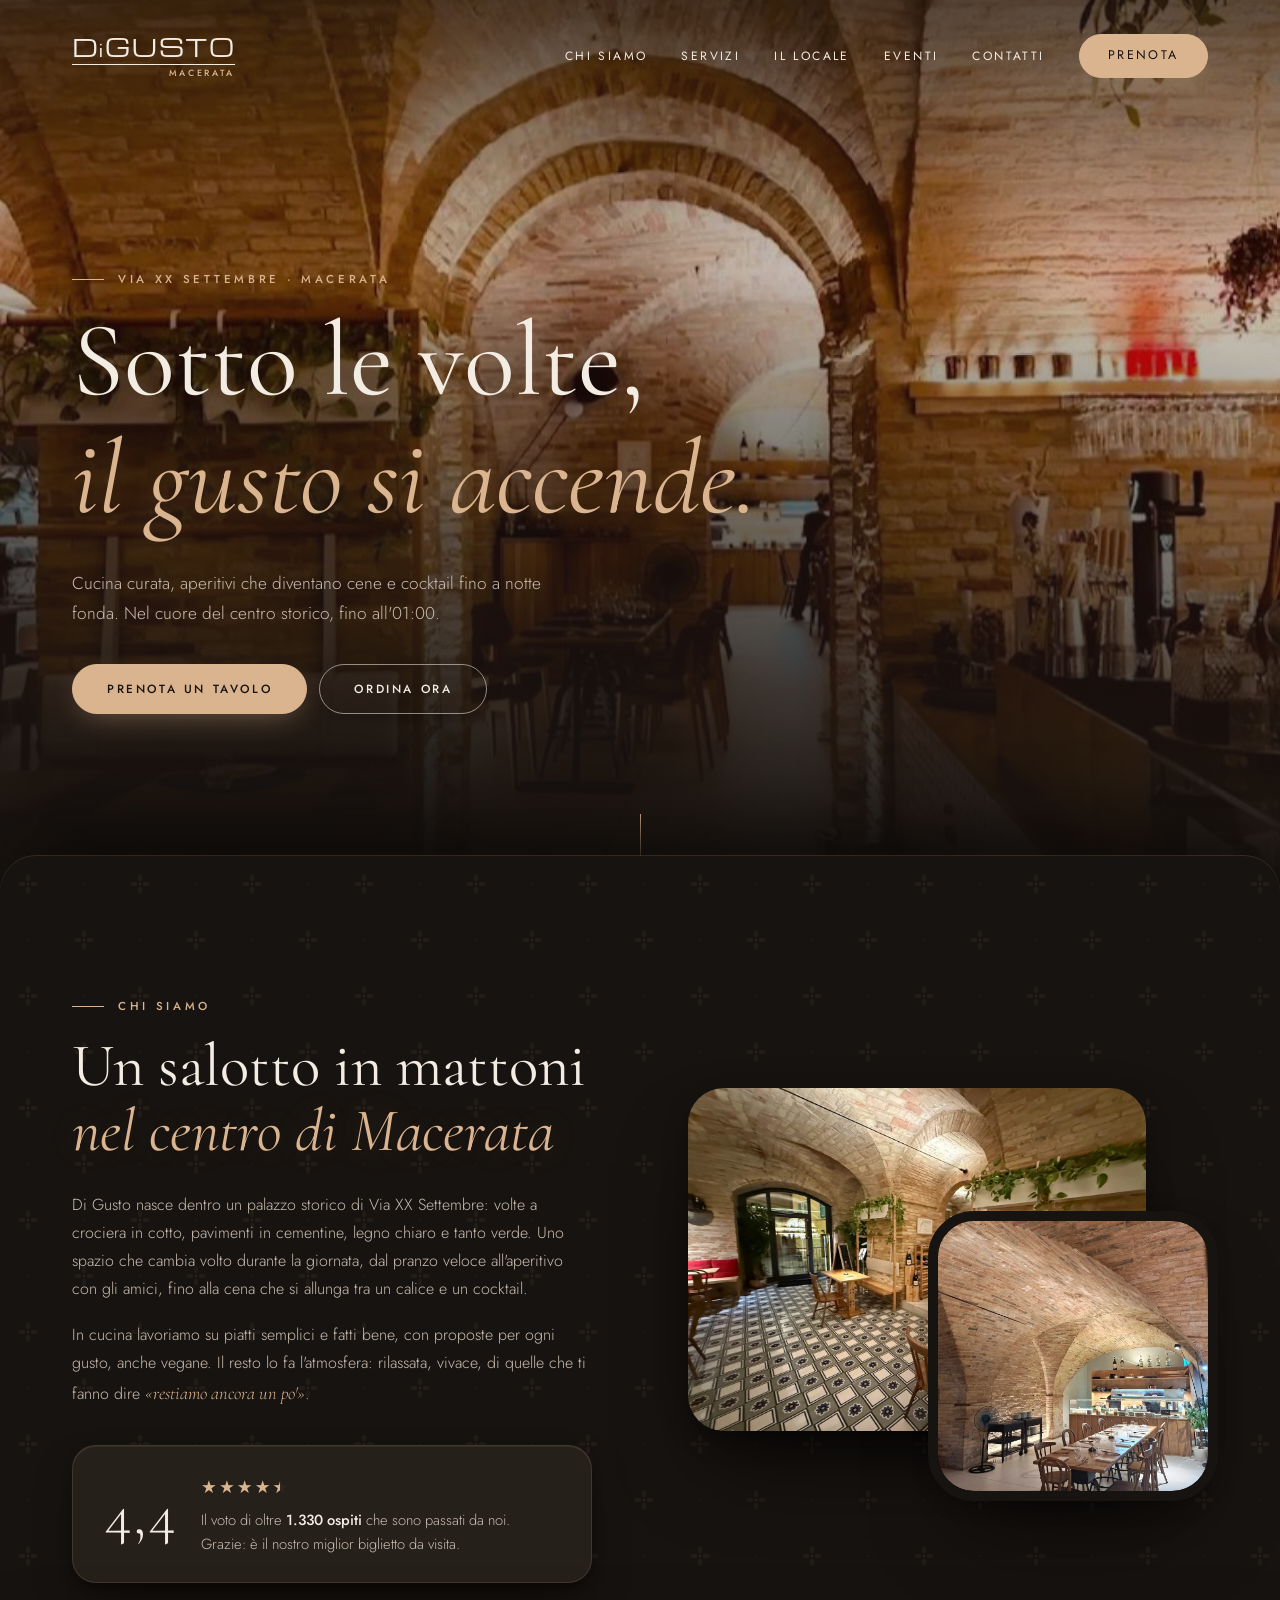
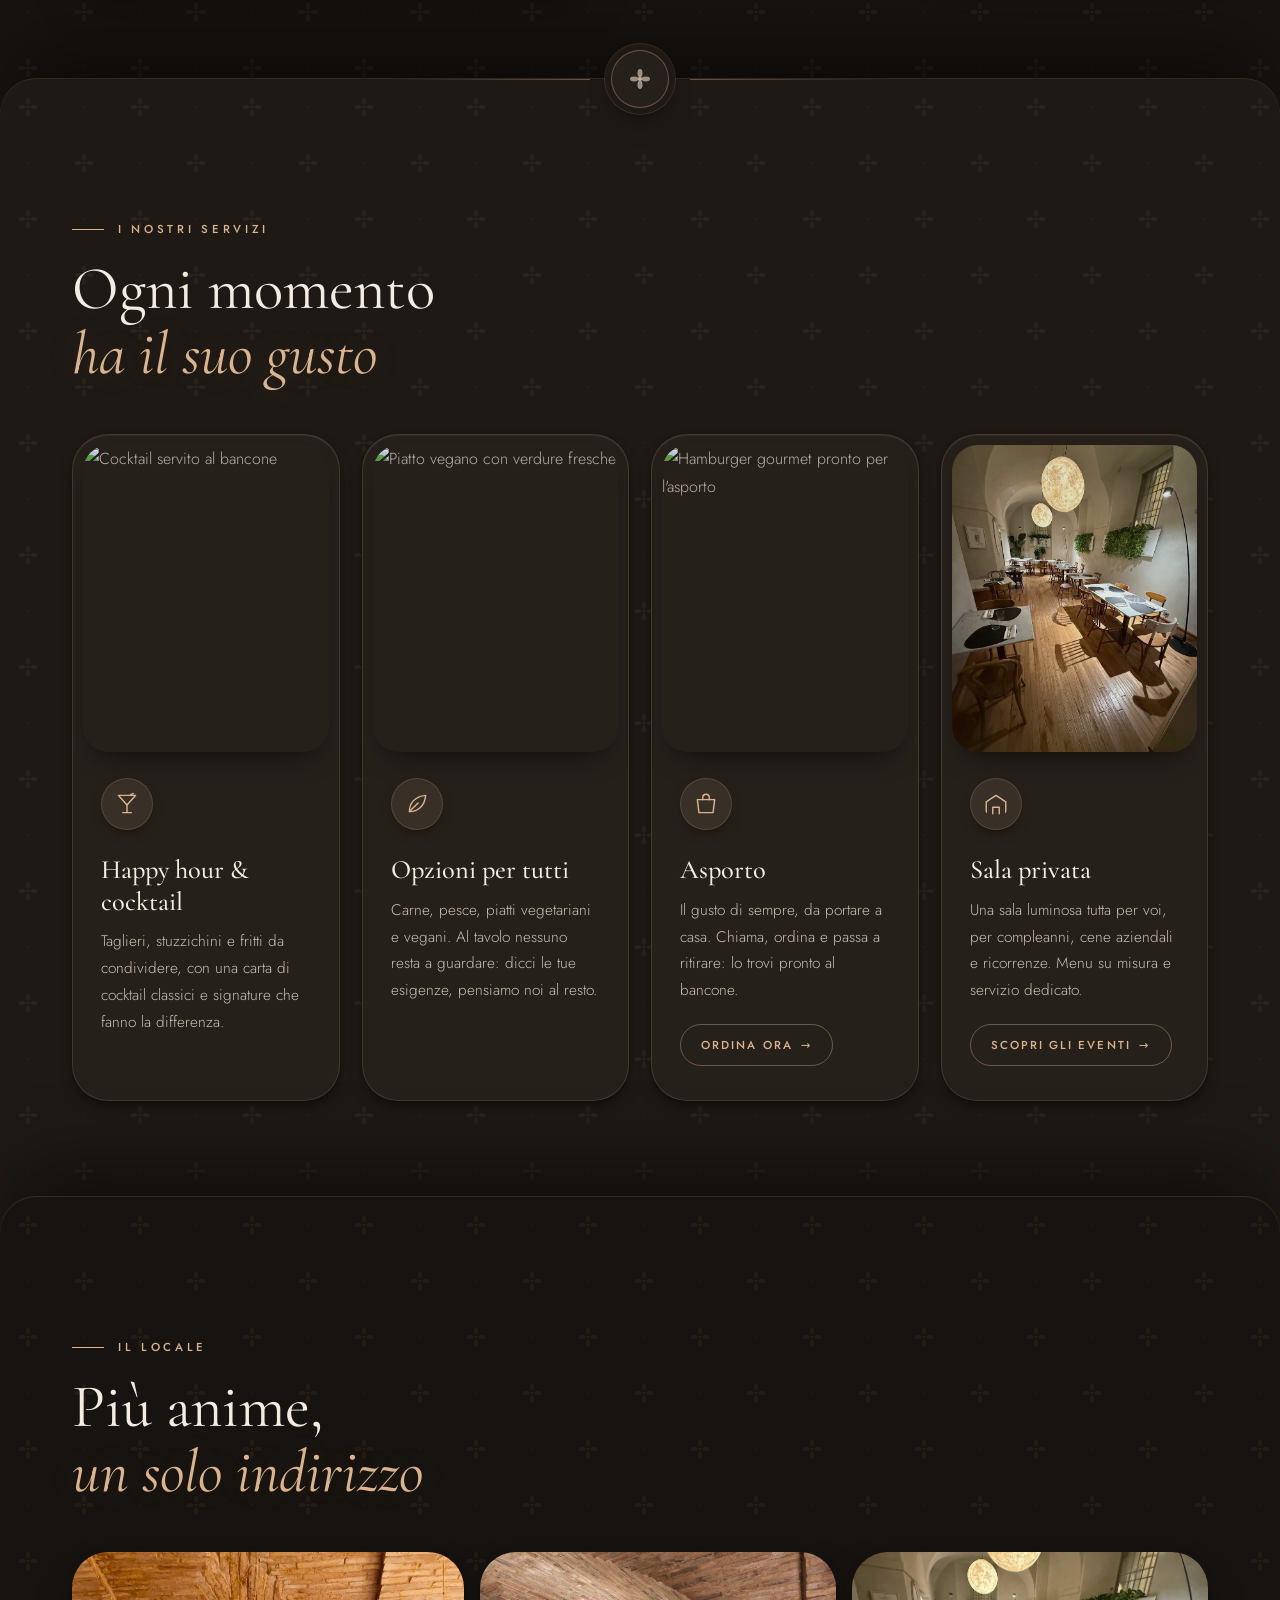
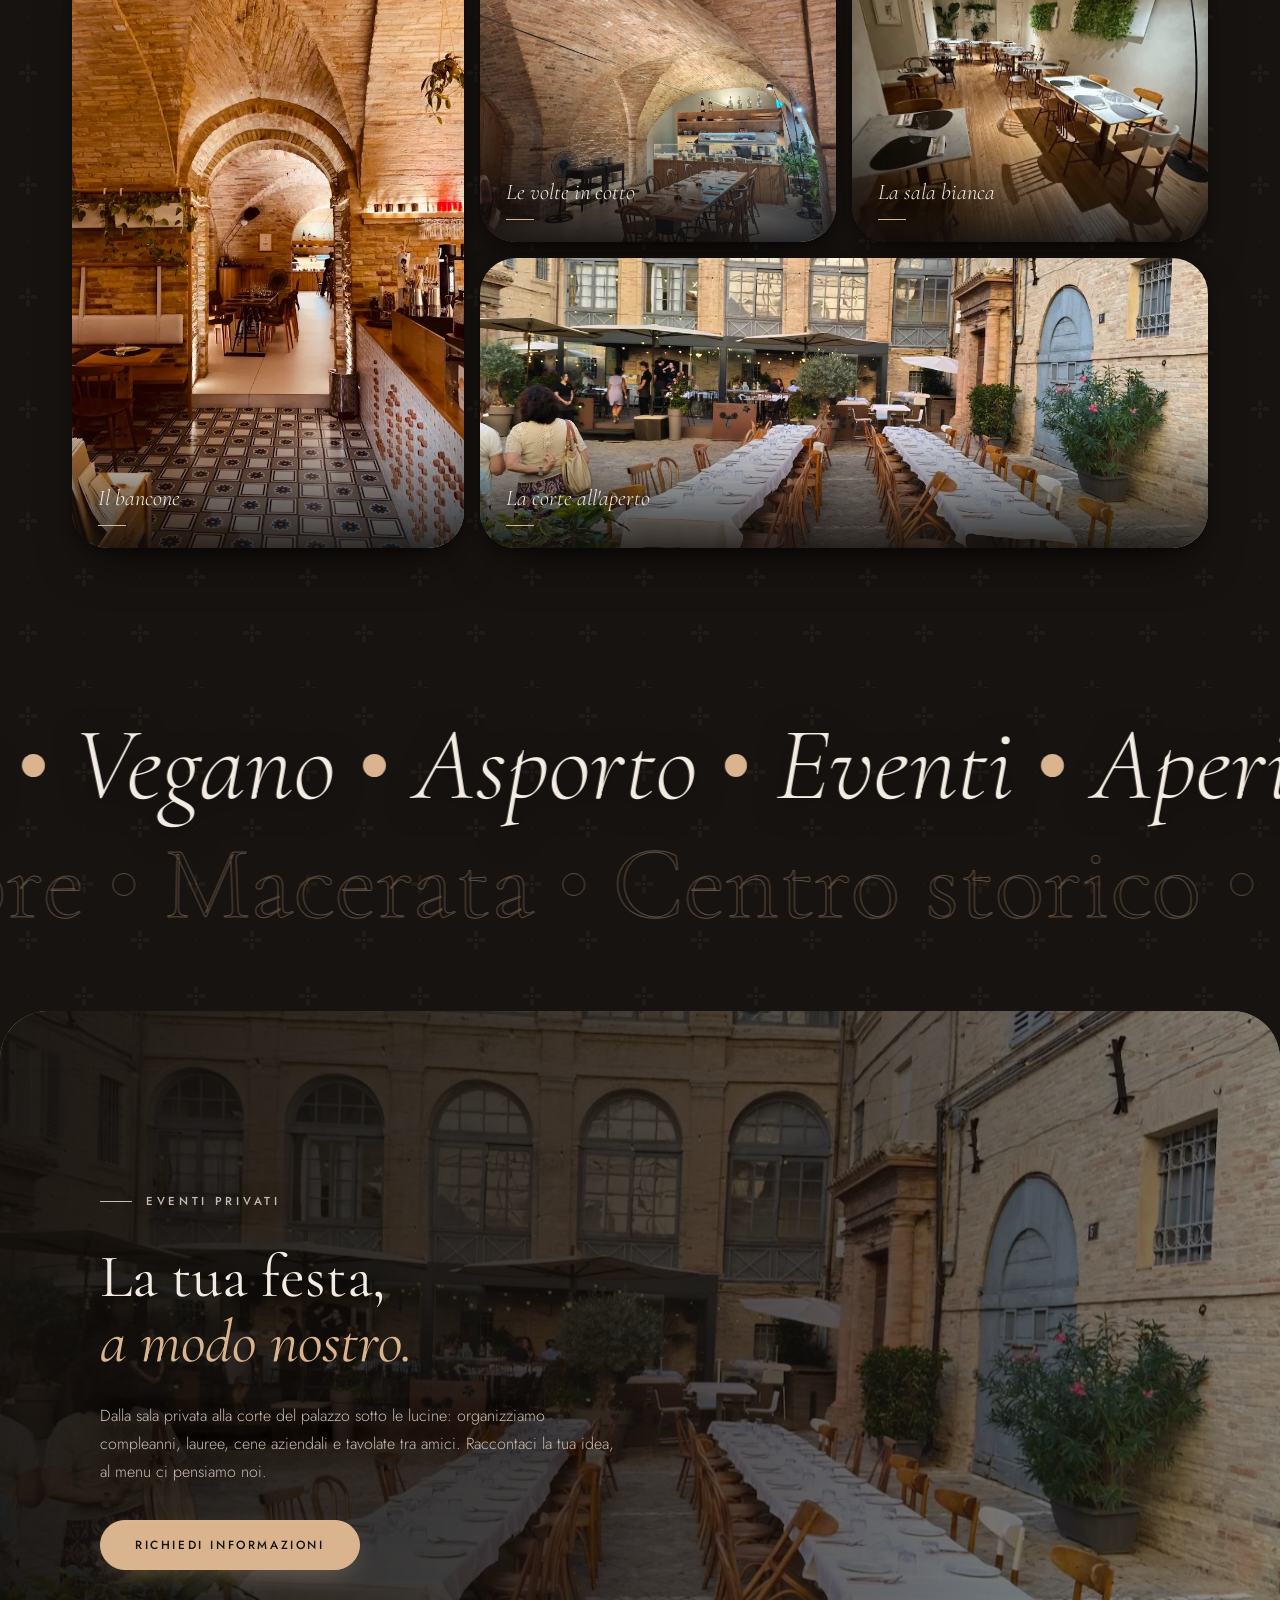
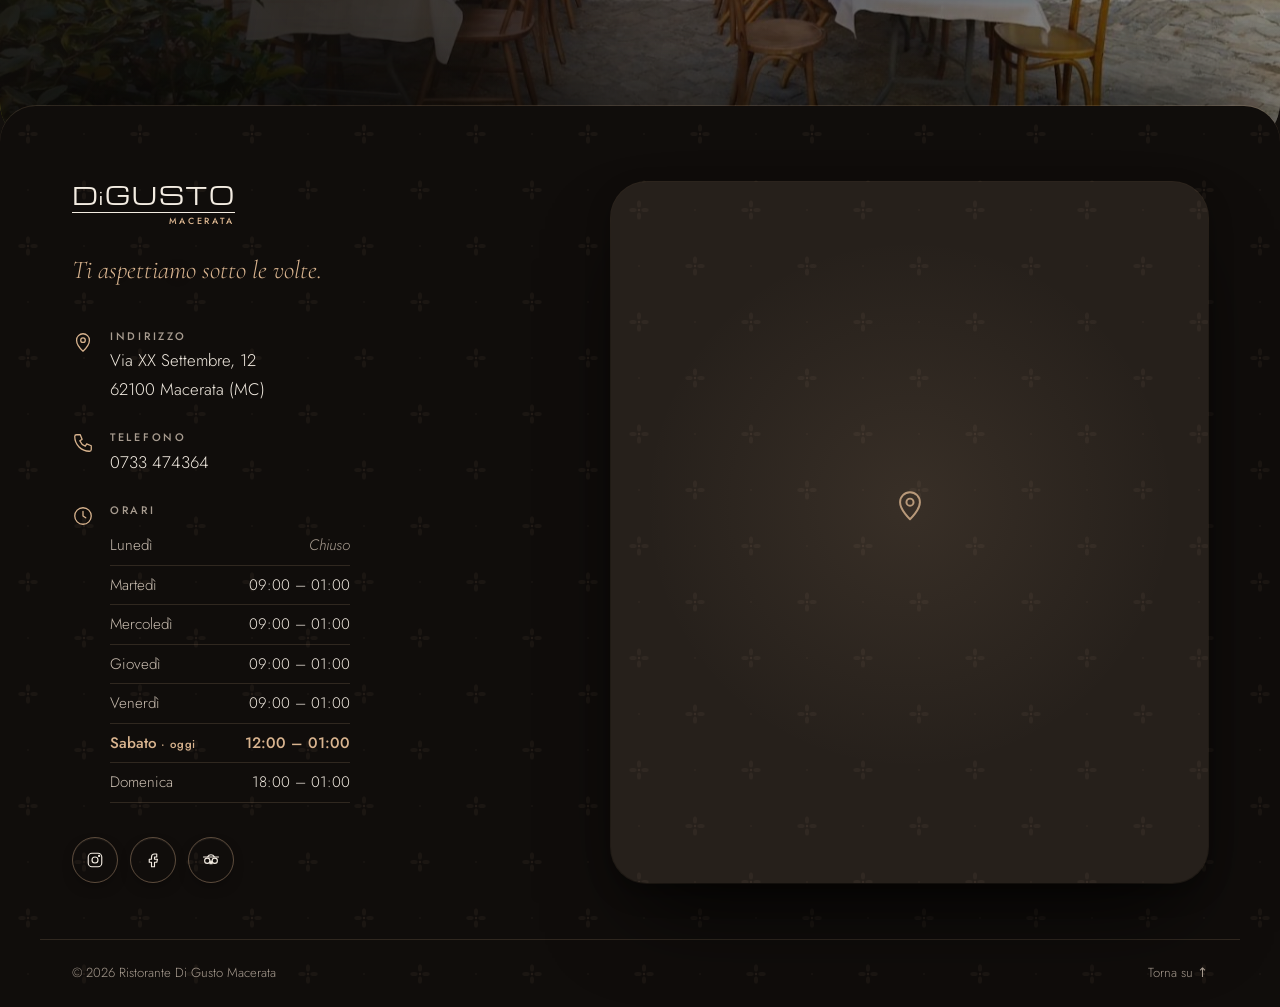
==== index.html @ 7134fdfb "Rimuove il workflow GitHub Pages: il sito è pubblicato su Vercel Co-Authored-By: Claude Opus 5.5 <no" ====
<!DOCTYPE html>
<html lang="it">

<head>
  <meta charset="UTF-8">
  <meta name="viewport" content="width=device-width, initial-scale=1.0">
  <title>Di Gusto Macerata | Ristorante, aperitivi e cocktail</title>
  <meta name="description"
    content="Ristorante Di Gusto nel cuore di Macerata: cucina, aperitivi, cocktail e opzioni vegane sotto le volte in mattoni. Aperti da martedì a domenica fino all'01:00. Prenota allo 0733 474364.">
  <meta name="theme-color" content="#171310">
  <link rel="icon" href="assets/favicon.svg" type="image/svg+xml">
  <link rel="apple-touch-icon" href="assets/apple-touch-icon.png">

  <!-- social sharing (add og:url / og:image with the site's full address) -->
  <meta property="og:type" content="restaurant">
  <meta property="og:locale" content="it_IT">
  <meta property="og:site_name" content="Di Gusto Macerata">
  <meta property="og:title" content="Di Gusto Macerata | Ristorante, aperitivi e cocktail">
  <meta property="og:description" content="Cucina, aperitivi e cocktail sotto le volte in mattoni, nel cuore di Macerata. Aperti fino all'01:00.">
  <meta name="twitter:card" content="summary_large_image">
  <link rel="preconnect" href="https://fonts.googleapis.com">
  <link rel="preconnect" href="https://fonts.gstatic.com" crossorigin>
  <link
    href="https://fonts.googleapis.com/css2?family=Cormorant+Garamond:ital,wght@0,400;0,500;1,400;1,500&family=Jost:wght@300;400;500&family=Michroma&display=swap"
    rel="stylesheet">
  <link rel="stylesheet" href="styles.css">
</head>

<body>
  <div class="progress" aria-hidden="true"></div>

  <!-- ============ HEADER ============ -->
  <header class="header">
    <div class="header__inner">
      <a href="#top" class="logo" aria-label="Di Gusto Macerata, torna all'inizio">
        <span class="logo__word">D<span class="logo__i">i</span>GUSTO</span>
        <span class="logo__city">MACERATA</span>
      </a>

      <nav class="nav" id="nav" aria-label="Navigazione principale">
        <a href="#chi-siamo">Chi siamo</a>
        <a href="#servizi">Servizi</a>
        <a href="#galleria">Il locale</a>
        <a href="#eventi">Eventi</a>
        <a href="#contatti">Contatti</a>
        <a href="tel:+390733474364" class="btn btn--solid nav__cta">Prenota</a>
      </nav>

      <button class="burger" id="burger" aria-label="Apri il menu" aria-expanded="false" aria-controls="nav">
        <span></span><span></span>
      </button>
    </div>
  </header>

  <main>
    <!-- ============ HERO ============ -->
    <section class="hero" id="top">
      <div class="hero__media" data-parallax="0.25">
        <img class="hero__bg" src="assets/img/bancone-volte.jpg"
          alt="Il bancone di Di Gusto sotto le volte in mattoni, con il pavimento in cementine decorate">
      </div>
      <div class="hero__overlay"></div>
      <div class="hero__shade" aria-hidden="true"></div>

      <div class="hero__content">
        <p class="eyebrow intro" style="--i:0">Via XX Settembre · Macerata</p>
        <h1 class="hero__title">
          <span class="line"><span style="--i:1">Sotto le volte,</span></span>
          <span class="line"><em style="--i:2">il gusto si accende.</em></span>
        </h1>
        <p class="hero__lead intro" style="--i:4">
          Cucina curata, aperitivi che diventano cene e cocktail fino a notte fonda.
          Nel cuore del centro storico, fino all'01:00.
        </p>
        <div class="hero__ctas intro" style="--i:5">
          <a href="tel:+390733474364" class="btn btn--solid">Prenota un tavolo</a>
          <a href="#asporto" class="btn btn--ghost">Ordina ora</a>
        </div>
      </div>

      <a href="#chi-siamo" class="hero__scroll intro" style="--i:7" aria-label="Scorri alla sezione successiva">
        <span></span>
      </a>
    </section>


    <!-- ============ ABOUT ============ -->
    <section class="about section panel" id="chi-siamo">
      <div class="container about__grid">
        <div class="about__text reveal-group">
          <p class="eyebrow">Chi siamo</p>
          <h2 class="title">Un salotto in mattoni<br><em>nel centro di Macerata</em></h2>
          <p>
            Di Gusto nasce dentro un palazzo storico di Via XX Settembre: volte a crociera in cotto,
            pavimenti in cementine, legno chiaro e tanto verde. Uno spazio che cambia volto
            durante la giornata, dal pranzo veloce all'aperitivo con gli amici, fino alla cena
            che si allunga tra un calice e un cocktail.
          </p>
          <p>
            In cucina lavoriamo su piatti semplici e fatti bene, con proposte per ogni gusto,
            anche vegane. Il resto lo fa l'atmosfera: rilassata, vivace, di quelle che ti fanno
            dire <em>«restiamo ancora un po'»</em>.
          </p>

          <figure class="rating">
            <div class="rating__score" data-count="4.4">4,4</div>
            <div>
              <div class="rating__stars" aria-label="4,4 stelle su 5">
                <span class="rating__fill" style="width:88%">★★★★★</span>
                <span class="rating__empty">★★★★★</span>
              </div>
              <figcaption>Il voto di oltre <strong>1.330 ospiti</strong> che sono passati da noi.<br>Grazie: è il nostro
                miglior biglietto da visita.</figcaption>
            </div>
          </figure>
        </div>

        <div class="about__media">
          <div class="about__frame about__frame--main reveal reveal--clip">
            <img src="assets/img/ingresso-cementine.jpg"
              alt="L'ingresso con pavimento in cementine, tavoli in legno e piante rampicanti" loading="lazy">
          </div>
          <div class="about__frame about__frame--small reveal reveal--clip" style="--d:.35s">
            <img src="assets/img/volte-cucina.jpg" alt="La sala con le volte in mattoni e la cucina a vista"
              loading="lazy">
          </div>
        </div>
      </div>
    </section>

    <!-- ============ SERVIZI ============ -->
    <section class="services section panel" id="servizi">
      <!-- cement-tile flower sitting on the seam between sections -->
      <div class="ornament reveal" aria-hidden="true"><span></span><i></i><span></span></div>
      <div class="container">
        <header class="section__head reveal-group">
          <p class="eyebrow">I nostri servizi</p>
          <h2 class="title">Ogni momento<br><em>ha il suo gusto</em></h2>
        </header>

        <div class="cards" data-stagger>
          <article class="card reveal">
            <div class="card__media">
              <img src="https://images.unsplash.com/photo-1514362545857-3bc16c4c7d1b?auto=format&fit=crop&w=900&q=75"
                alt="Cocktail servito al bancone" loading="lazy">
            </div>
            <div class="card__body">
              <svg class="card__icon" viewBox="0 0 24 24" aria-hidden="true">
                <path d="M4 4h16l-8 9-8-9Z" />
                <path d="M12 13v7M8 20h8" />
                <path d="M15 4l3-2" />
              </svg>
              <h3>Happy hour &amp; cocktail</h3>
              <p>Taglieri, stuzzichini e fritti da condividere, con una carta di cocktail classici e signature che fanno
                la differenza.</p>
            </div>
          </article>

          <article class="card reveal">
            <div class="card__media">
              <img src="https://images.unsplash.com/photo-1512621776951-a57141f2eefd?auto=format&fit=crop&w=900&q=75"
                alt="Piatto vegano con verdure fresche" loading="lazy">
            </div>
            <div class="card__body">
              <svg class="card__icon" viewBox="0 0 24 24" aria-hidden="true">
                <path d="M5 19c0-8 5-14 15-15-1 10-7 15-15 15Z" />
                <path d="M5 19 13 11" />
              </svg>
              <h3>Opzioni per tutti</h3>
              <p>Carne, pesce, piatti vegetariani e vegani. Al tavolo nessuno resta a guardare: dicci le tue esigenze,
                pensiamo noi al resto.</p>
            </div>
          </article>

          <article class="card reveal" id="asporto">
            <div class="card__media">
              <img src="https://images.unsplash.com/photo-1568901346375-23c9450c58cd?auto=format&fit=crop&w=900&q=75"
                alt="Hamburger gourmet pronto per l'asporto" loading="lazy">
            </div>
            <div class="card__body">
              <svg class="card__icon" viewBox="0 0 24 24" aria-hidden="true">
                <path d="M4 8h16l-1.5 12h-13L4 8Z" />
                <path d="M9 8V6a3 3 0 0 1 6 0v2" />
              </svg>
              <h3>Asporto</h3>
              <p>Il gusto di sempre, da portare a casa. Chiama, ordina e passa a ritirare: lo trovi pronto al
                bancone.</p>
              <a href="tel:+390733474364" class="card__link">Ordina ora <span class="arrow">→</span></a>
            </div>
          </article>

          <article class="card reveal">
            <div class="card__media">
              <img src="assets/img/sala-bianca.jpg" alt="La sala bianca con lampade a sfera, parquet e tavoli in marmo"
                loading="lazy">
            </div>
            <div class="card__body">
              <svg class="card__icon" viewBox="0 0 24 24" aria-hidden="true">
                <path d="M3 21V10l9-6 9 6v11" />
                <path d="M9 21v-6h6v6" />
              </svg>
              <h3>Sala privata</h3>
              <p>Una sala luminosa tutta per voi, per compleanni, cene aziendali e ricorrenze. Menu su misura e servizio
                dedicato.</p>
              <a href="#eventi" class="card__link">Scopri gli eventi <span class="arrow">→</span></a>
            </div>
          </article>
        </div>
      </div>
    </section>

    <!-- ============ GALLERY ============ -->
    <section class="gallery section panel" id="galleria">
      <div class="container">
        <header class="section__head reveal-group">
          <p class="eyebrow">Il locale</p>
          <h2 class="title">Più anime,<br><em>un solo indirizzo</em></h2>
        </header>

        <div class="gallery__grid" data-stagger>
          <figure class="gallery__item gallery__item--tall reveal reveal--clip">
            <img src="assets/img/bancone-volte.jpg" alt="Il bancone bar sotto le volte" loading="lazy">
            <figcaption>Il bancone</figcaption>
          </figure>
          <figure class="gallery__item reveal reveal--clip">
            <img src="assets/img/volte-cucina.jpg" alt="Sala con volte a crociera e cucina a vista" loading="lazy">
            <figcaption>Le volte in cotto</figcaption>
          </figure>
          <figure class="gallery__item reveal reveal--clip">
            <img src="assets/img/sala-bianca.jpg" alt="Sala bianca con lampade a sfera" loading="lazy">
            <figcaption>La sala bianca</figcaption>
          </figure>
          <figure class="gallery__item gallery__item--wide reveal reveal--clip">
            <img src="assets/img/corte-esterna.jpg"
              alt="La corte esterna del palazzo storico apparecchiata per una cena" loading="lazy">
            <figcaption>La corte all'aperto</figcaption>
          </figure>
        </div>
      </div>
    </section>

    <!-- ============ MARQUEE ============ -->
    <div class="marquee" aria-hidden="true">
      <div class="marquee__row" data-marquee="-1">
        <span>Aperitivo</span><i></i><span>Cocktail</span><i></i><span>Cucina</span><i></i><span>Vegano</span><i></i><span>Asporto</span><i></i><span>Eventi</span><i></i>
        <span>Aperitivo</span><i></i><span>Cocktail</span><i></i><span>Cucina</span><i></i><span>Vegano</span><i></i><span>Asporto</span><i></i><span>Eventi</span><i></i>
      </div>
      <div class="marquee__row marquee__row--outline" data-marquee="1">
        <span>Sotto le volte</span><i></i><span>Via XX Settembre</span><i></i><span>Macerata</span><i></i><span>Centro storico</span><i></i>
        <span>Sotto le volte</span><i></i><span>Via XX Settembre</span><i></i><span>Macerata</span><i></i><span>Centro storico</span><i></i>
      </div>
    </div>

    <!-- ============ EVENTI ============ -->
    <section class="events" id="eventi" data-expand>
      <img class="events__bg" data-parallax="0.12" src="assets/img/corte-esterna.jpg" alt="" loading="lazy">
      <div class="events__overlay"></div>
      <div class="container events__content reveal-group">
        <p class="eyebrow">Eventi privati</p>
        <h2 class="title">La tua festa,<br><em>a modo nostro.</em></h2>
        <p>
          Dalla sala privata alla corte del palazzo sotto le lucine: organizziamo compleanni,
          lauree, cene aziendali e tavolate tra amici. Raccontaci la tua idea, al menu ci pensiamo noi.
        </p>
        <a href="tel:+390733474364" class="btn btn--solid">Richiedi informazioni</a>
      </div>
    </section>
  </main>

  <!-- ============ FOOTER / CONTATTI ============ -->
  <footer class="footer panel" id="contatti">
    <div class="container footer__grid">
      <div class="footer__info reveal-group">
        <a href="#top" class="logo logo--footer" aria-label="Di Gusto Macerata">
          <span class="logo__word">D<span class="logo__i">i</span>GUSTO</span>
          <span class="logo__city">MACERATA</span>
        </a>
        <p class="footer__claim">Ti aspettiamo sotto le volte.</p>

        <ul class="contact">
          <li>
            <svg viewBox="0 0 24 24" aria-hidden="true">
              <path d="M12 22s7-6.5 7-12a7 7 0 0 0-14 0c0 5.5 7 12 7 12Z" />
              <circle cx="12" cy="10" r="2.5" />
            </svg>
            <div>
              <span class="contact__label">Indirizzo</span>
              <a href="https://www.google.com/maps/place/Ristorante+Di+Gusto+Macerata/@43.299054,13.4475356,17z/data=!3m2!4b1!5s0x132df35543045731:0xe4c41dbd36ab93c6!4m6!3m5!1s0x132d8b554890a255:0x97264b199ea6edc0!8m2!3d43.2990501!4d13.4501105!16s%2Fg%2F11bwyvn1l1"
                target="_blank" rel="noopener">Via XX Settembre, 12<br>62100 Macerata (MC)</a>
            </div>
          </li>
          <li>
            <svg viewBox="0 0 24 24" aria-hidden="true">
              <path d="M5 3h4l2 5-2.5 1.5a11 11 0 0 0 6 6L16 13l5 2v4a2 2 0 0 1-2 2A16 16 0 0 1 3 5a2 2 0 0 1 2-2Z" />
            </svg>
            <div>
              <span class="contact__label">Telefono</span>
              <a href="tel:+390733474364">0733 474364</a>
            </div>
          </li>
          <li>
            <svg viewBox="0 0 24 24" aria-hidden="true">
              <circle cx="12" cy="12" r="9" />
              <path d="M12 7v5l3 2" />
            </svg>
            <div>
              <span class="contact__label">Orari</span>
              <table class="hours">
                <tr data-day="1">
                  <th>Lunedì</th>
                  <td>Chiuso</td>
                </tr>
                <tr data-day="2">
                  <th>Martedì</th>
                  <td>09:00 – 01:00</td>
                </tr>
                <tr data-day="3">
                  <th>Mercoledì</th>
                  <td>09:00 – 01:00</td>
                </tr>
                <tr data-day="4">
                  <th>Giovedì</th>
                  <td>09:00 – 01:00</td>
                </tr>
                <tr data-day="5">
                  <th>Venerdì</th>
                  <td>09:00 – 01:00</td>
                </tr>
                <tr data-day="6">
                  <th>Sabato</th>
                  <td>12:00 – 01:00</td>
                </tr>
                <tr data-day="0">
                  <th>Domenica</th>
                  <td>18:00 – 01:00</td>
                </tr>
              </table>
            </div>
          </li>
        </ul>

        <div class="social">
          <a href="https://www.instagram.com/digusto.macerata/" target="_blank" rel="noopener" aria-label="Instagram">
            <svg viewBox="0 0 24 24" aria-hidden="true">
              <rect x="3" y="3" width="18" height="18" rx="5" />
              <circle cx="12" cy="12" r="4" />
              <circle cx="17.5" cy="6.5" r="0.8" fill="currentColor" />
            </svg>
          </a>
          <a href="https://www.facebook.com/digustomacerata/" target="_blank" rel="noopener" aria-label="Facebook">
            <svg viewBox="0 0 24 24" aria-hidden="true">
              <path d="M14 8h3V4h-3a4 4 0 0 0-4 4v3H7v4h3v6h4v-6h3l1-4h-4V8Z" />
            </svg>
          </a>
          <a href="https://www.tripadvisor.it/Restaurant_Review-g616177-d7259366-Reviews-Digusto_Macerata-Macerata_Province_of_Macerata_Marche.html"
            target="_blank" rel="noopener" aria-label="TripAdvisor">
            <svg viewBox="0 0 24 24" aria-hidden="true">
              <circle cx="7" cy="13" r="3.5" />
              <circle cx="17" cy="13" r="3.5" />
              <path d="M2 8h20M7 8c1.5-2 3.5-3 5-3s3.5 1 5 3M12 13l-1.5 4h3L12 13" />
            </svg>
          </a>
        </div>
      </div>

      <div class="footer__map">
        <iframe title="Mappa: Ristorante Di Gusto Macerata, Via XX Settembre 12"
          src="https://www.google.com/maps/embed?pb=!1m12!1m8!1m3!1d2903.7263604921131!2d13.4501105!3d43.2990501!3m2!1i1024!2i768!4f13.1!2m1!1sRistorante+Di+Gusto+Macerata!6i17!3m1!1sit!5m1!1sit"
          referrerpolicy="no-referrer-when-downgrade"></iframe>
      </div>
    </div>

    <div class="footer__bottom container">
      <span>© <span id="year"></span> Ristorante Di Gusto Macerata</span>
      <a href="#top">Torna su ↑</a>
    </div>
  </footer>


  <script src="script.js"></script>
</body>

</html>
---- styles.css ----
/* =========================================================
   Di Gusto Macerata — dark theme
   Palette from the venue: espresso shadows under the vaults,
   brick & champagne light, taupe logo, cement-tile flower.
   Mobile-first.
   ========================================================= */

:root {
  /* surfaces */
  --bg:           #171310;
  --bg-2:         #1E1915;
  --surface:      #26201B;
  --surface-2:    #2F2822;
  --footer:       #100D0B;

  /* text (all ≥ 4.5:1 on --bg) */
  --text:         #F3ECE2;
  --text-muted:   #C9BDB0;
  --text-soft:    #A89C90;

  /* brand */
  --accent:       #D9B48F;  /* champagne brick light */
  --accent-deep:  #C4956A;  /* lit brick */
  --taupe:        #9C9187;  /* logo */

  --line:         rgba(217, 180, 143, .16);
  --line-strong:  rgba(217, 180, 143, .38);

  --font-logo:    "Michroma", "Jost", sans-serif;
  --font-serif:   "Cormorant Garamond", Georgia, serif;
  --font-sans:    "Jost", system-ui, sans-serif;

  --radius:       24px;
  --radius-lg:    36px;
  --shadow:       0 40px 80px -40px rgba(0, 0, 0, .75);

  --gutter:       20px;
  --header-h:     68px;

  /* motion */
  --ease-out:     cubic-bezier(.16, 1, .3, 1);   /* expo-out: entering */
  --ease-in-out:  cubic-bezier(.65, 0, .35, 1);
  --fast:         .25s;
  --slow:         1.1s;

  /* z-index scale */
  --z-bar:        30;
  --z-header:     40;
  --z-progress:   50;
}

*,
*::before,
*::after { box-sizing: border-box; }

html {
  scroll-behavior: smooth;
  scroll-padding-top: var(--header-h);
  background: var(--bg);
}

body {
  margin: 0;
  font-family: var(--font-sans);
  font-weight: 300;
  font-size: 1rem;
  line-height: 1.75;
  color: var(--text-muted);
  background: var(--bg);
  -webkit-font-smoothing: antialiased;
  overflow-x: hidden;
}

img { display: block; max-width: 100%; }
a { color: inherit; cursor: pointer; }
::selection { background: var(--accent); color: var(--bg); }

:focus-visible {
  outline: 2px solid var(--accent);
  outline-offset: 4px;
  border-radius: 8px;
}

.container {
  width: 100%;
  max-width: 1200px;
  margin: 0 auto;
  padding: 0 var(--gutter);
}

.section { padding: 88px 0; }

/* ---------- Scroll progress ---------- */
.progress {
  position: fixed;
  inset: 0 0 auto 0;
  height: 2px;
  z-index: var(--z-progress);
  background: linear-gradient(90deg, var(--accent-deep), var(--accent));
  transform: scaleX(0);
  transform-origin: left;
}

/* ---------- Typography ---------- */
.eyebrow {
  font-size: .72rem;
  font-weight: 500;
  letter-spacing: .32em;
  text-transform: uppercase;
  color: var(--accent);
  margin: 0 0 18px;
  display: flex;
  align-items: center;
  gap: 14px;
}
.eyebrow::before {
  content: "";
  width: 32px;
  height: 1px;
  background: currentColor;
}

.title {
  font-family: var(--font-serif);
  font-weight: 400;
  font-size: clamp(2.3rem, 8vw, 3.8rem);
  line-height: 1.06;
  color: var(--text);
  margin: 0 0 28px;
}
.title em,
.hero__title em {
  font-style: italic;
  color: var(--accent);
}

/* ---------- Buttons: fill rises on hover ---------- */
.btn {
  position: relative;
  isolation: isolate;
  overflow: hidden;
  display: inline-flex;
  align-items: center;
  justify-content: center;
  min-height: 50px;
  padding: 0 34px;
  font-family: var(--font-sans);
  font-size: .74rem;
  font-weight: 500;
  letter-spacing: .22em;
  text-transform: uppercase;
  text-decoration: none;
  border-radius: 999px;
  border: 1px solid transparent;
  transition: color var(--fast) var(--ease-out), border-color var(--fast) var(--ease-out), transform var(--fast) var(--ease-out);
}
.btn::before {
  content: "";
  position: absolute;
  inset: 0;
  z-index: -1;
  border-radius: inherit;
  transform: translateY(101%);
  transition: transform .45s var(--ease-out);
}
.btn:hover::before { transform: translateY(0); }
.btn:active { transform: scale(.97); }

.btn--solid {
  background: var(--accent);
  color: var(--bg);
  border-color: var(--accent);
}
.btn--solid::before { background: var(--text); }
.btn--solid:hover { border-color: var(--text); }

.btn--ghost {
  color: var(--text);
  border-color: rgba(243, 236, 226, .55);
}
.btn--ghost::before { background: var(--text); }
.btn--ghost:hover { color: var(--bg); border-color: var(--text); }

/* ---------- Logo (recreated from brand mark) ---------- */
.logo {
  display: inline-flex;
  flex-direction: column;
  align-items: flex-end;
  text-decoration: none;
  color: var(--text);
  line-height: 1;
}
.logo__word {
  font-family: var(--font-logo);
  font-size: 1.25rem;
  letter-spacing: .06em;
  padding-bottom: 5px;
  border-bottom: 1.5px solid currentColor;
  width: 100%;
}
.logo__i { font-size: .7em; }
.logo__city {
  font-size: .5rem;
  font-weight: 500;
  letter-spacing: .3em;
  margin-top: 4px;
  color: var(--accent);
}

/* ---------- Header ---------- */
.header {
  position: fixed;
  inset: 0 0 auto 0;
  z-index: var(--z-header);
  height: var(--header-h);
  transition:
    background .5s var(--ease-out),
    box-shadow .5s var(--ease-out),
    transform .6s var(--ease-out);
}
.header.is-scrolled {
  background: rgba(23, 19, 16, .94);
  box-shadow: inset 0 -1px 0 var(--line);
}
/* backdrop-filter would trap the fixed nav drawer inside the header */
.header.is-open {
  backdrop-filter: none;
  -webkit-backdrop-filter: none;
  background: var(--bg);
  transform: none;
}

.header__inner {
  height: 100%;
  max-width: 1200px;
  margin: 0 auto;
  padding: 0 var(--gutter);
  display: flex;
  align-items: center;
  justify-content: space-between;
}

.burger {
  width: 44px;
  height: 44px;
  background: none;
  border: 0;
  cursor: pointer;
  position: relative;
  z-index: 2;
}
.burger span {
  position: absolute;
  left: 10px;
  right: 10px;
  height: 1.5px;
  background: var(--text);
  transition: transform .5s var(--ease-out), top .5s var(--ease-out);
}
.burger span:first-child { top: 17px; }
.burger span:last-child  { top: 26px; }
.header.is-open .burger span:first-child { top: 21px; transform: rotate(45deg); }
.header.is-open .burger span:last-child  { top: 21px; transform: rotate(-45deg); }

/* mobile nav drawer: curtain reveal + staggered links */
.nav {
  position: fixed;
  inset: var(--header-h) 0 0 0;
  background: var(--bg);
  display: flex;
  flex-direction: column;
  align-items: center;
  justify-content: center;
  gap: 22px;
  clip-path: inset(0 0 100% 0);
  visibility: hidden;
  transition: clip-path .7s var(--ease-in-out), visibility 0s .7s;
}
.header.is-open .nav {
  clip-path: inset(0 0 0 0);
  visibility: visible;
  transition: clip-path .7s var(--ease-in-out), visibility 0s;
}
.nav a {
  color: var(--text);
  text-decoration: none;
  font-family: var(--font-serif);
  font-size: 2rem;
  opacity: 0;
  transform: translateY(24px);
  transition: opacity .5s var(--ease-out), transform .6s var(--ease-out), color var(--fast);
}
.header.is-open .nav a {
  opacity: 1;
  transform: none;
  transition-delay: calc(.25s + var(--i, 0) * 60ms);
}
.nav a:hover { color: var(--accent); }
.nav .nav__cta {
  font-family: var(--font-sans);
  font-size: .78rem;
  margin-top: 12px;
  color: var(--bg);
}
.nav .nav__cta:hover { color: var(--bg); }

/* ---------- Hero ---------- */
.hero {
  position: relative;
  min-height: 100svh;
  display: flex;
  align-items: flex-end;
  color: var(--text);
  overflow: hidden;
  background: var(--bg);
}
.hero__media {
  position: absolute;
  inset: -8% 0 0 0;
  will-change: transform;
}
.hero__bg {
  width: 100%;
  height: 100%;
  object-fit: cover;
  object-position: center 40%;
  opacity: 0;
  transform: scale(1.18);
  transition: opacity 1.4s var(--ease-out), transform 2.6s var(--ease-out);
}
.is-loaded .hero__bg { opacity: 1; transform: scale(1); }

.hero__overlay {
  position: absolute;
  inset: 0;
  background:
    radial-gradient(120% 80% at 20% 100%, rgba(23,19,16,.92) 0%, rgba(23,19,16,.35) 60%, transparent 100%),
    linear-gradient(180deg, rgba(23,19,16,.7) 0%, rgba(23,19,16,.2) 30%, rgba(23,19,16,.55) 70%, var(--bg) 100%);
}
.hero__content {
  position: relative;
  will-change: transform, opacity;
  width: 100%;
  max-width: 1200px;
  margin: 0 auto;
  padding: 0 var(--gutter) 100px;
}
.hero__title {
  font-family: var(--font-serif);
  font-weight: 400;
  font-size: clamp(3rem, 12.5vw, 6.6rem);
  line-height: 1.02;
  margin: 0 0 24px;
  color: var(--text);
}
/* masked line reveal */
.hero__title .line {
  display: block;
  overflow: hidden;
  padding-bottom: .1em;
}
.hero__title .line > * {
  display: inline-block;
  transform: translateY(110%);
  transition: transform 1.3s var(--ease-out);
  transition-delay: calc(.35s + var(--i) * .14s);
}
.is-loaded .hero__title .line > * { transform: none; }

.hero__lead {
  max-width: 480px;
  font-size: 1.08rem;
  color: var(--text-muted);
  margin: 0 0 36px;
}
.hero__ctas {
  display: flex;
  flex-direction: column;
  gap: 12px;
}

/* intro fade for the other hero pieces */
.intro {
  opacity: 0;
  transform: translateY(20px);
  transition: opacity 1s var(--ease-out), transform 1.2s var(--ease-out);
  transition-delay: calc(.35s + var(--i) * .14s);
}
.is-loaded .intro { opacity: 1; transform: none; }

.hero__scroll {
  position: absolute;
  bottom: 30px;
  left: 50%;
  width: 1px;
  height: 56px;
  background: linear-gradient(var(--accent), transparent);
  display: none;
}

/* ---------- Reveal system ---------- */
/* single elements */
.reveal {
  opacity: 0;
  transform: translateY(40px);
  transition:
    opacity .7s var(--ease-out),
    transform .8s var(--ease-out),
    box-shadow .5s var(--ease-out);
  transition-delay: var(--d, 0s);
}
.reveal.is-visible { opacity: 1; transform: none; }

/* images unveiled by a curtain that lifts away.
   The element itself is never clipped: a clip-path on the observed
   element makes Chrome's IntersectionObserver treat it as invisible. */
.reveal--clip {
  opacity: 1;
  transform: none;
  position: relative;
  overflow: hidden;
  border-radius: var(--radius-lg);
}
.reveal--clip::after {
  content: "";
  position: absolute;
  inset: -1px;
  z-index: 2;
  pointer-events: none;
  background: var(--surface);
  transform-origin: 50% 0;
  transition: transform .65s var(--ease-in-out);
  transition-delay: var(--d, 0s);
}
.reveal--clip.is-visible::after { transform: scaleY(0); }
.reveal--clip > img {
  transition: transform .9s var(--ease-out);
  transition-delay: var(--d, 0s);
}
.reveal--clip:not(.is-visible) > img { transform: scale(1.08); }

/* groups: children cascade in with a soft blur */
.reveal-group > * {
  opacity: 0;
  transform: translateY(28px);
  transition:
    opacity .7s var(--ease-out),
    transform .8s var(--ease-out);
  transition-delay: calc(var(--i, 0) * 70ms);
}
.reveal-group.is-visible > * { opacity: 1; transform: none; }

/* ---------- Panels: sections rise over the previous one like sheets ---------- */
.panel {
  position: relative;
  margin-top: -44px;
  border-radius: var(--radius-lg) var(--radius-lg) 0 0;
  box-shadow: 0 -1px 0 var(--line), 0 -40px 80px -20px rgba(0,0,0,.55);
  transform-origin: 50% 0;
}
.about   { z-index: 1; }
.services { z-index: 2; }
.gallery { z-index: 3; }
.marquee { z-index: 4; }
.events  { z-index: 5; }
.footer  { z-index: 6; }

/* ---------- About ---------- */
.about { background: var(--bg); }
.about__grid {
  display: grid;
  gap: 60px;
}
.about__text p { margin: 0 0 18px; max-width: 560px; }
.about__text p em { font-family: var(--font-serif); font-size: 1.15em; color: var(--accent); }

.rating {
  margin: 36px 0 0;
  display: flex;
  align-items: center;
  gap: 24px;
  padding: 26px 30px;
  background: var(--surface);
  border: 1px solid var(--line);
  border-radius: var(--radius);
  box-shadow: var(--shadow);
}
.rating__score {
  font-family: var(--font-serif);
  font-size: 3.8rem;
  line-height: 1;
  color: var(--text);
  font-variant-numeric: tabular-nums;
}
.rating__stars {
  position: relative;
  display: inline-block;
  font-size: 1.1rem;
  letter-spacing: .12em;
  margin-bottom: 6px;
}
.rating__empty { color: var(--surface-2); }
.rating__fill {
  position: absolute;
  inset: 0 auto 0 0;
  overflow: hidden;
  white-space: nowrap;
  color: var(--accent);
}
.rating figcaption { font-size: .92rem; line-height: 1.6; }
.rating strong { font-weight: 500; color: var(--text); }

.about__media {
  position: relative;
  padding-bottom: 60px;
}
.about__frame img {
  width: 100%;
  height: 100%;
  object-fit: cover;
}
.about__frame--main {
  width: 88%;
  aspect-ratio: 4 / 3;
}
.about__frame--small {
  position: absolute !important;
  right: 0;
  bottom: 0;
  width: 52%;
  aspect-ratio: 1;
  outline: 10px solid var(--bg);
  box-shadow: var(--shadow);
}

/* ---------- Ornament (cement-tile flower) ---------- */
.ornament {
  display: flex;
  align-items: center;
  justify-content: center;
  gap: 22px;
  position: absolute;
  top: 0;
  left: 0;
  right: 0;
  transform: translateY(-50%);
  padding: 0 var(--gutter);
  opacity: 1;
  pointer-events: none;
}
.ornament.reveal { transform: translateY(-50%); }
.ornament span {
  flex: 0 1 200px;
  height: 1px;
  background: linear-gradient(90deg, transparent, var(--line-strong));
  transform: scaleX(0);
  transform-origin: right;
  transition: transform 1.4s var(--ease-out) .2s;
}
.ornament span:last-child { transform-origin: left; background: linear-gradient(270deg, transparent, var(--line-strong)); }
.ornament i {
  width: 56px;
  height: 56px;
  flex: none;
  border-radius: 50%;
  background: var(--surface) url("data:image/svg+xml,%3Csvg xmlns='http://www.w3.org/2000/svg' viewBox='0 0 44 44'%3E%3Cg fill='%239C9187'%3E%3Cellipse cx='22' cy='14.5' rx='3.2' ry='5.5'/%3E%3Cellipse cx='22' cy='29.5' rx='3.2' ry='5.5'/%3E%3Cellipse cx='14.5' cy='22' rx='5.5' ry='3.2'/%3E%3Cellipse cx='29.5' cy='22' rx='5.5' ry='3.2'/%3E%3C/g%3E%3Ccircle cx='22' cy='22' r='2.6' fill='%23D9B48F'/%3E%3C/svg%3E") center / 34px no-repeat;
  box-shadow: 0 0 0 1px var(--line-strong), 0 0 0 7px var(--bg-2), 0 0 0 8px var(--line);
  transform: rotate(-90deg) scale(.6);
  opacity: 0;
  transition: transform 1.4s var(--ease-out), opacity 1s var(--ease-out);
}
.ornament.is-visible span { transform: scaleX(1); }
.ornament.is-visible i { transform: none; opacity: 1; }

/* ---------- Services ---------- */
.services { background: var(--bg-2); }
.section__head { margin-bottom: 48px; }

.cards {
  display: grid;
  gap: 22px;
}
.card {
  position: relative;
  background: var(--surface);
  border: 1px solid var(--line);
  display: flex;
  flex-direction: column;
  overflow: hidden;
  border-radius: var(--radius-lg);
  padding: 10px;
  transition:
    opacity .7s var(--ease-out),
    transform .8s var(--ease-out),
    border-color .4s var(--ease-out),
    box-shadow .5s var(--ease-out);
  transition-delay: var(--d, 0s);
}
/* soft light that follows the cursor */
.card::after {
  content: "";
  position: absolute;
  inset: 0;
  border-radius: inherit;
  pointer-events: none;
  opacity: 0;
  background: radial-gradient(420px circle at var(--mx, 50%) var(--my, 0%), rgba(217,180,143,.10), transparent 60%);
  transition: opacity .4s var(--ease-out);
}
.card__media { overflow: hidden; aspect-ratio: 16 / 10; border-radius: calc(var(--radius-lg) - 10px); }
.card__media img {
  width: 100%;
  height: 100%;
  object-fit: cover;
  filter: saturate(.9) brightness(.92);
  transition: transform 1.2s var(--ease-out), filter .6s var(--ease-out);
}
.card__body { padding: 26px 18px 24px; }
.card__icon {
  width: 52px;
  height: 52px;
  padding: 13px;
  border-radius: 50%;
  background: rgba(217, 180, 143, .1);
  fill: none;
  stroke: var(--accent);
  stroke-width: 1.3;
  stroke-linecap: round;
  stroke-linejoin: round;
  margin-bottom: 16px;
  transition: background .4s var(--ease-out), stroke .4s var(--ease-out), transform .6s var(--ease-out);
}
.card h3 {
  font-family: var(--font-serif);
  font-weight: 500;
  font-size: 1.65rem;
  line-height: 1.2;
  color: var(--text);
  margin: 0 0 10px;
}
.card p { margin: 0; font-size: .96rem; }
.card__link {
  position: relative;
  z-index: 1;
  display: inline-flex;
  align-items: center;
  gap: 8px;
  margin-top: 20px;
  font-size: .72rem;
  font-weight: 500;
  letter-spacing: .18em;
  text-transform: uppercase;
  text-decoration: none;
  color: var(--accent);
  border: 1px solid var(--line-strong);
  border-radius: 999px;
  padding: 10px 20px;
  transition: background var(--fast) var(--ease-out), color var(--fast) var(--ease-out), border-color var(--fast) var(--ease-out);
}
.card__link .arrow { transition: transform .4s var(--ease-out); }
.card__link:hover { background: var(--accent); border-color: var(--accent); color: var(--bg); }
.card__link:hover .arrow { transform: translateX(4px); }

@media (hover: hover) {
  .card.is-visible:hover {
    transform: translateY(-8px);
    border-color: var(--line-strong);
    box-shadow: var(--shadow);
    transition-delay: 0s;
  }
  .card:hover::after { opacity: 1; }
  .card:hover .card__media img { transform: scale(1.07); filter: saturate(1) brightness(1); }
  .card:hover .card__icon { background: var(--accent); stroke: var(--bg); transform: rotate(-8deg); }
}

/* ---------- Gallery ---------- */
.gallery { background: var(--bg); }
.gallery__grid {
  display: grid;
  gap: 12px;
}
.gallery__item {
  position: relative;
  margin: 0;
  overflow: hidden;
  aspect-ratio: 4 / 3;
  border-radius: var(--radius-lg);
  background: var(--surface);
}
.gallery__item img {
  width: 100%;
  height: 100%;
  object-fit: cover;
}
.gallery__item figcaption {
  position: absolute;
  left: 0;
  right: 0;
  bottom: 0;
  padding: 60px 26px 22px;
  font-family: var(--font-serif);
  font-style: italic;
  font-size: 1.4rem;
  color: var(--text);
  background: linear-gradient(transparent, rgba(16,13,11,.85));
}
.gallery__item figcaption::after {
  content: "";
  display: block;
  width: 28px;
  height: 1px;
  margin-top: 8px;
  background: var(--accent);
  transition: width .6s var(--ease-out);
}
@media (hover: hover) {
  .gallery__item.is-visible:hover img { transform: scale(1.06); }
  .gallery__item:hover figcaption::after { width: 72px; }
}

/* ---------- Marquee (moves with scroll, not on its own) ---------- */
.marquee {
  position: relative;
  background: var(--bg);
  padding: 20px 0 70px;
  overflow: hidden;
  display: grid;
  gap: 4px;
}
.marquee__row {
  display: flex;
  align-items: center;
  gap: 28px;
  width: max-content;
  white-space: nowrap;
  font-family: var(--font-serif);
  font-style: italic;
  font-size: clamp(2.6rem, 9vw, 6.5rem);
  line-height: 1.1;
  color: var(--text);
  transform: translateX(-25%);
  will-change: transform;
}
.marquee__row--outline {
  font-style: normal;
  color: transparent;
  -webkit-text-stroke: 1px var(--line-strong);
}
.marquee__row i {
  width: .22em;
  height: .22em;
  flex: none;
  border-radius: 50%;
  background: var(--accent);
}
.marquee__row--outline i { background: none; border: 1px solid var(--line-strong); }

/* ---------- Events ---------- */
.events {
  position: relative;
  padding: 110px 0;
  color: var(--text);
  overflow: hidden;
  background: var(--bg);
  border-radius: var(--radius-lg);
}
.events__bg {
  position: absolute;
  left: 0;
  width: 100%;
  top: -12%;
  height: 124%;
  object-fit: cover;
  will-change: transform;
}
.events__overlay {
  position: absolute;
  inset: 0;
  background: linear-gradient(100deg, rgba(16,13,11,.94) 0%, rgba(16,13,11,.78) 45%, rgba(16,13,11,.4) 100%);
}
.events__content { position: relative; }
.events__content p { max-width: 520px; margin: 0 0 34px; color: var(--text-muted); }

/* ---------- Footer ---------- */
.footer {
  background: var(--footer);
  color: var(--text-muted);
  padding-top: 76px;
}
.footer__grid {
  display: grid;
  gap: 48px;
}
.logo--footer { align-items: flex-start; }
.logo--footer .logo__city { align-self: flex-end; }
.footer__claim {
  font-family: var(--font-serif);
  font-style: italic;
  font-size: 1.6rem;
  color: var(--accent);
  margin: 22px 0 34px;
}

.contact {
  list-style: none;
  margin: 0 0 34px;
  padding: 0;
  display: grid;
  gap: 24px;
}
.contact li { display: flex; gap: 16px; align-items: flex-start; }
.contact svg {
  flex: none;
  width: 22px;
  height: 22px;
  fill: none;
  stroke: var(--accent);
  stroke-width: 1.4;
  stroke-linecap: round;
  stroke-linejoin: round;
  margin-top: 4px;
}
.contact div { display: flex; flex-direction: column; }
.contact a {
  align-self: flex-start;
  text-decoration: none;
  color: var(--text);
  font-size: 1.05rem;
  background: linear-gradient(var(--accent), var(--accent)) 0 100% / 0 1px no-repeat;
  transition: background-size .5s var(--ease-out), color var(--fast);
}
.contact a:hover { color: var(--accent); background-size: 100% 1px; }
.contact__label {
  font-size: .68rem;
  font-weight: 500;
  letter-spacing: .25em;
  text-transform: uppercase;
  color: var(--text-soft);
}

.hours {
  border-collapse: collapse;
  margin-top: 6px;
  font-size: .95rem;
  min-width: 240px;
}
.hours th,
.hours td {
  padding: 6px 0;
  border-bottom: 1px solid var(--line);
  font-weight: 300;
  text-align: left;
  color: var(--text-muted);
}
.hours td { text-align: right; padding-left: 24px; color: var(--text); }
.hours tr.is-closed td { color: var(--text-soft); font-style: italic; }
.hours tr.is-today th,
.hours tr.is-today td { color: var(--accent); font-weight: 500; }
.hours tr.is-today th::after {
  content: " · oggi";
  font-size: .75em;
  letter-spacing: .08em;
}

.social { display: flex; gap: 12px; }
.social a {
  width: 46px;
  height: 46px;
  display: grid;
  place-items: center;
  border: 1px solid var(--line-strong);
  border-radius: 50%;
  color: var(--text);
  transition: background var(--fast) var(--ease-out), border-color var(--fast) var(--ease-out), color var(--fast), transform .4s var(--ease-out);
}
.social a:hover { background: var(--accent); border-color: var(--accent); color: var(--bg); transform: translateY(-3px); }
.social svg {
  width: 18px;
  height: 18px;
  fill: none;
  stroke: currentColor;
  stroke-width: 1.5;
  stroke-linecap: round;
  stroke-linejoin: round;
}

.footer__map {
  min-height: 300px;
  background: var(--surface);
  border-radius: var(--radius-lg);
  overflow: hidden;
}
.footer__map iframe {
  display: block;
  width: 100%;
  height: 100%;
  min-height: 300px;
  border: 0;
  /* dark, warm-toned map */
  filter: invert(.92) hue-rotate(180deg) grayscale(.55) sepia(.25) contrast(.9) brightness(.95);
}

.footer__bottom {
  display: flex;
  justify-content: space-between;
  flex-wrap: wrap;
  gap: 8px;
  margin-top: 56px;
  padding-top: 22px;
  padding-bottom: 22px;
  border-top: 1px solid var(--line);
  font-size: .82rem;
  color: var(--text-soft);
}
.footer__bottom a { text-decoration: none; transition: color var(--fast); }
.footer__bottom a:hover { color: var(--accent); }

/* =========================================================
   Tablet ≥ 640px
   ========================================================= */
@media (min-width: 640px) {
  :root { --gutter: 32px; }

  .hero__ctas { flex-direction: row; }
  .cards { grid-template-columns: repeat(2, 1fr); }

  .gallery__grid { grid-template-columns: repeat(2, 1fr); }
  .gallery__item--wide { grid-column: span 2; aspect-ratio: 21 / 9; }
}

/* =========================================================
   Desktop ≥ 1024px
   ========================================================= */
@media (min-width: 1024px) {
  :root { --header-h: 84px; }


  .section { padding: 140px 0; }

  .logo__word { font-size: 1.5rem; }
  .logo__city { font-size: .56rem; }

  /* floating pill header */
  .header {
    top: 14px;
    left: 24px;
    right: 24px;
    max-width: 1240px;
    margin: 0 auto;
    border-radius: 999px;
  }
  .header.is-scrolled { box-shadow: inset 0 0 0 1px var(--line), var(--shadow); }
  html { scroll-padding-top: calc(var(--header-h) + 28px); }

  .burger { display: none; }
  .nav {
    position: static;
    flex-direction: row;
    gap: 34px;
    background: none;
    clip-path: none;
    visibility: visible;
  }
  .nav a {
    font-family: var(--font-sans);
    font-size: .75rem;
    font-weight: 400;
    letter-spacing: .2em;
    text-transform: uppercase;
    position: relative;
    opacity: 1;
    transform: none;
  }
  .nav a:not(.btn)::after {
    content: "";
    position: absolute;
    left: 0;
    bottom: -6px;
    width: 100%;
    height: 1px;
    background: var(--accent);
    transform: scaleX(0);
    transform-origin: right;
    transition: transform .45s var(--ease-out);
  }
  .nav a:not(.btn):hover::after { transform: scaleX(1); transform-origin: left; }
  .nav .nav__cta { margin: 0; min-height: 44px; padding: 0 28px; }

  .hero { align-items: center; }
  .hero__content { padding-bottom: 0; padding-top: var(--header-h); }
  .hero__scroll { display: block; }

  .about__grid {
    grid-template-columns: 1fr 1fr;
    align-items: center;
    gap: 96px;
  }

  .cards { grid-template-columns: repeat(4, 1fr); }
  .card__media { aspect-ratio: 4 / 5; }

  .gallery__grid {
    grid-template-columns: 1.1fr 1fr 1fr;
    grid-auto-rows: 290px;
    gap: 16px;
  }
  .gallery__item { aspect-ratio: auto; }
  .gallery__item--tall { grid-row: span 2; }
  .gallery__item--wide { grid-column: span 2; aspect-ratio: auto; }

  .events { padding: 180px 0; border-radius: 48px; }
  .events__content { padding: 0 60px; }

  .footer__grid {
    grid-template-columns: 1fr 1.3fr;
    gap: 80px;
  }
  .footer__map, .footer__map iframe { min-height: 460px; }
}

/* ---------- Reduced motion: show everything, no movement ---------- */
@media (prefers-reduced-motion: reduce) {
  html { scroll-behavior: auto; }
  *, *::before, *::after {
    animation: none !important;
    transition-duration: .01ms !important;
    transition-delay: 0s !important;
  }
  .reveal, .reveal-group > *, .intro, .hero__bg, .hero__title .line > *,
  .ornament span, .ornament i {
    opacity: 1 !important;
    transform: none !important;
    filter: none !important;
  }
  .hero__media, .events__bg, .panel, .marquee__row, .hero__content { transform: none !important; }
  .hero__content { opacity: 1 !important; }
  .events { transform: none !important; }
  .reveal--clip::after { transform: scaleY(0) !important; }
  .reveal--clip > img { transform: none !important; }
  .ornament.reveal { transform: translateY(-50%) !important; }
}

/* ---------- Background pattern: cement-tile flowers, barely visible ---------- */
:root {
  --pattern: url("data:image/svg+xml,%3Csvg xmlns='http://www.w3.org/2000/svg' width='112' height='112' viewBox='0 0 112 112'%3E%3Cdefs%3E%3Cg id='f'%3E%3Cellipse cx='0' cy='-6' rx='2' ry='3.6'/%3E%3Cellipse cx='0' cy='6' rx='2' ry='3.6'/%3E%3Cellipse cx='-6' cy='0' rx='3.6' ry='2'/%3E%3Cellipse cx='6' cy='0' rx='3.6' ry='2'/%3E%3C/g%3E%3C/defs%3E%3Cg fill='%23D9B48F' fill-opacity='.055'%3E%3Cuse href='%23f' x='28' y='28'/%3E%3Cuse href='%23f' x='84' y='84'/%3E%3C/g%3E%3Cg fill='%23D9B48F' fill-opacity='.09'%3E%3Ccircle cx='28' cy='28' r='1.2'/%3E%3Ccircle cx='84' cy='84' r='1.2'/%3E%3Ccircle cx='84' cy='28' r='.7'/%3E%3Ccircle cx='28' cy='84' r='.7'/%3E%3C/g%3E%3C/svg%3E");
}
body,
.about,
.services,
.gallery,
.marquee,
.footer {
  background-image: var(--pattern);
  background-size: 112px 112px;
}

/* ---------- Elevation: warm, soft shadows + a faint top highlight ---------- */
:root {
  --glint:      inset 0 1px 0 rgba(255, 238, 214, .06);
  --elev-1:     0 2px 4px rgba(0,0,0,.25), 0 8px 18px -6px rgba(0,0,0,.45);
  --elev-2:     0 4px 10px rgba(0,0,0,.28), 0 24px 48px -16px rgba(0,0,0,.6);
  --elev-3:     0 10px 24px rgba(0,0,0,.32), 0 48px 90px -28px rgba(0,0,0,.75);
  --glow:       0 10px 30px -10px rgba(217,180,143,.45);
}

/* buttons */
.btn--solid { box-shadow: var(--glow), var(--glint); }
.btn--solid:hover { box-shadow: 0 16px 40px -12px rgba(217,180,143,.55); }
.btn--ghost { box-shadow: 0 8px 24px -12px rgba(0,0,0,.6); }
.btn:hover { transform: translateY(-2px); }
.btn:active { transform: translateY(0) scale(.97); }

/* candle-like glow on the italic accents */
.hero__title { text-shadow: 0 4px 40px rgba(0,0,0,.55); }
.title em,
.hero__title em,
.footer__claim { text-shadow: 0 0 34px rgba(217,180,143,.18); }

/* header */
.header.is-scrolled { box-shadow: inset 0 -1px 0 var(--line), var(--elev-2); }
@media (min-width: 1024px) {
  .header.is-scrolled { box-shadow: inset 0 0 0 1px var(--line), var(--glint), var(--elev-2); }
}

/* cards */
.card { box-shadow: var(--elev-1), var(--glint); }
.card__media { box-shadow: 0 14px 28px -14px rgba(0,0,0,.75); }
.card__icon { box-shadow: inset 0 0 0 1px rgba(217,180,143,.18), 0 6px 14px -6px rgba(0,0,0,.6); }
@media (hover: hover) {
  .card.is-visible:hover { box-shadow: var(--elev-3), var(--glint), 0 0 0 1px var(--line-strong); }
  .card:hover .card__icon { box-shadow: 0 8px 20px -6px rgba(217,180,143,.5); }
}

/* about */
.about__frame--main { box-shadow: var(--elev-3); }
.about__frame--small { box-shadow: var(--elev-3); }
.rating { box-shadow: var(--elev-2), var(--glint); }

/* ornament medallion */
.ornament i { box-shadow: 0 0 0 1px var(--line-strong), 0 0 0 7px var(--bg-2), 0 0 0 8px var(--line), 0 14px 30px -8px rgba(0,0,0,.7); }

/* gallery */
.gallery__item { box-shadow: var(--elev-2); transition: box-shadow .6s var(--ease-out), transform .6s var(--ease-out); }
@media (hover: hover) {
  .gallery__item.is-visible:hover { box-shadow: var(--elev-3); transform: translateY(-4px); }
}
.gallery__item figcaption { text-shadow: 0 2px 12px rgba(0,0,0,.6); }

/* marquee: soft depth on the filled row */
.marquee__row:not(.marquee__row--outline) { text-shadow: 0 6px 30px rgba(0,0,0,.6); }

/* events text over the photo */
.events__content .title,
.events__content p { text-shadow: 0 2px 20px rgba(0,0,0,.55); }

/* footer */
.footer__map { box-shadow: var(--elev-3), 0 0 0 1px var(--line); }
.social a { box-shadow: 0 6px 16px -8px rgba(0,0,0,.7), var(--glint); }
.social a:hover { box-shadow: 0 12px 26px -10px rgba(217,180,143,.55); }


/* ---------- Services on phones: 2 × 2 grid, one card per corner ---------- */
@media (max-width: 639px) {
  .cards {
    grid-template-columns: repeat(2, 1fr);
    gap: 12px;
  }
  .card {
    padding: 6px;
    border-radius: 26px;
  }
  .card__media {
    aspect-ratio: 1;
    border-radius: 20px;
  }
  .card__body {
    display: flex;
    flex-direction: column;
    flex: 1;
    padding: 16px 8px 12px;
  }
  .card__icon {
    width: 38px;
    height: 38px;
    padding: 9px;
    margin-bottom: 10px;
  }
  .card h3 {
    font-size: 1.22rem;
    margin-bottom: 6px;
  }
  .card p {
    font-size: .8rem;
    line-height: 1.55;
  }
  .card__link {
    margin-top: auto;
    align-self: flex-start;
    padding: 8px 11px;
    font-size: .56rem;
    letter-spacing: .08em;
    gap: 4px;
    white-space: nowrap;
  }
  .card p + .card__link { margin-top: 12px; }
}

/* ---------- Mobile menu closing: the opening played in reverse ---------- */
@media (max-width: 1023px) {
  /* keep the header solid while the curtain is still closing */
  .header.is-closing {
    background: var(--bg);
    backdrop-filter: none;
    -webkit-backdrop-filter: none;
  }
  /* links leave first, last one first... */
  .nav a {
    transition-delay: calc((5 - var(--i, 0)) * 45ms);
  }
  /* ...then the curtain rises */
  .nav {
    transition: clip-path .7s var(--ease-in-out) .3s, visibility 0s 1s;
  }
}

/* ---------- Performance helpers ---------- */
@media (min-width: 1024px) {
  .header.is-scrolled {
    background: rgba(23, 19, 16, .8);
    backdrop-filter: blur(10px);
    -webkit-backdrop-filter: blur(10px);
  }
}

/* hero darkening on scroll: an opacity layer instead of a filter on the photo */
.hero__shade {
  position: absolute;
  inset: 0;
  background: var(--bg);
  opacity: 0;
  pointer-events: none;
  will-change: opacity;
}

/* map: styled placeholder while Google loads, then a soft fade-in */
.footer__map {
  position: relative;
  background:
    radial-gradient(circle at 50% 46%, rgba(217,180,143,.10), transparent 55%),
    var(--pattern) 0 0 / 112px 112px,
    var(--surface);
}
.footer__map::before {
  content: "";
  position: absolute;
  top: 46%;
  left: 50%;
  width: 34px;
  height: 34px;
  transform: translate(-50%, -50%);
  background: url("data:image/svg+xml,%3Csvg xmlns='http://www.w3.org/2000/svg' viewBox='0 0 24 24' fill='none' stroke='%23D9B48F' stroke-width='1.4' stroke-linecap='round' stroke-linejoin='round'%3E%3Cpath d='M12 22s7-6.5 7-12a7 7 0 0 0-14 0c0 5.5 7 12 7 12Z'/%3E%3Ccircle cx='12' cy='10' r='2.5'/%3E%3C/svg%3E") center / contain no-repeat;
  opacity: .8;
}
.footer__map iframe {
  position: relative;
  z-index: 1;
}

/* =========================================================
   Scroll-linked motion, driven by the browser's scroll timeline
   (runs in sync with scrolling, no JavaScript per frame).
   Browsers without support simply show the static layout.
   ========================================================= */
@supports (animation-timeline: view()) {
  @media (prefers-reduced-motion: no-preference) {
    .progress {
      animation: progress-grow linear both;
      animation-timeline: scroll(root);
    }

    /* hero: text drifts up and fades, photo sinks and darkens */
    .hero__content {
      animation: hero-out linear both;
      animation-timeline: scroll(root);
      animation-range: 0 80vh;
    }
    .hero__shade {
      animation: shade-in linear both;
      animation-timeline: scroll(root);
      animation-range: 0 80vh;
    }
    .hero__media {
      animation: hero-parallax linear both;
      animation-timeline: scroll(root);
      animation-range: 0 100vh;
    }

    /* sections rise like sheets */
    .panel {
      animation: panel-rise linear both;
      animation-timeline: view();
      animation-range: 0 65vh;
    }

    /* events card grows to full width, its photo drifts */
    .events {
      animation: events-grow linear both;
      animation-timeline: view();
      animation-range: 0 75vh;
    }
    .events__bg {
      animation: events-parallax linear both;
      animation-timeline: view();
    }

    /* marquee rows slide in opposite directions */
    .marquee__row {
      animation: marquee-right linear both;
      animation-timeline: view();
    }
    .marquee__row--outline { animation-name: marquee-left; }
  }
}

@keyframes progress-grow  { from { transform: scaleX(0); } to { transform: scaleX(1); } }
@keyframes hero-out       { to { transform: translate3d(0, -90px, 0); opacity: 0; } }
@keyframes shade-in       { from { opacity: 0; } to { opacity: .55; } }
@keyframes hero-parallax  { from { transform: translate3d(0, 0, 0); } to { transform: translate3d(0, 25vh, 0); } }
@keyframes panel-rise     { from { transform: scale(.93); } to { transform: scale(1); } }
@keyframes events-grow    { from { transform: scale(.92); } to { transform: scale(1); } }
@keyframes events-parallax { from { transform: translate3d(0, -8%, 0); } to { transform: translate3d(0, 8%, 0); } }
@keyframes marquee-right  { from { transform: translate3d(-25%, 0, 0); } to { transform: translate3d(calc(-25% + 360px), 0, 0); } }
@keyframes marquee-left   { from { transform: translate3d(-25%, 0, 0); } to { transform: translate3d(calc(-25% - 360px), 0, 0); } }
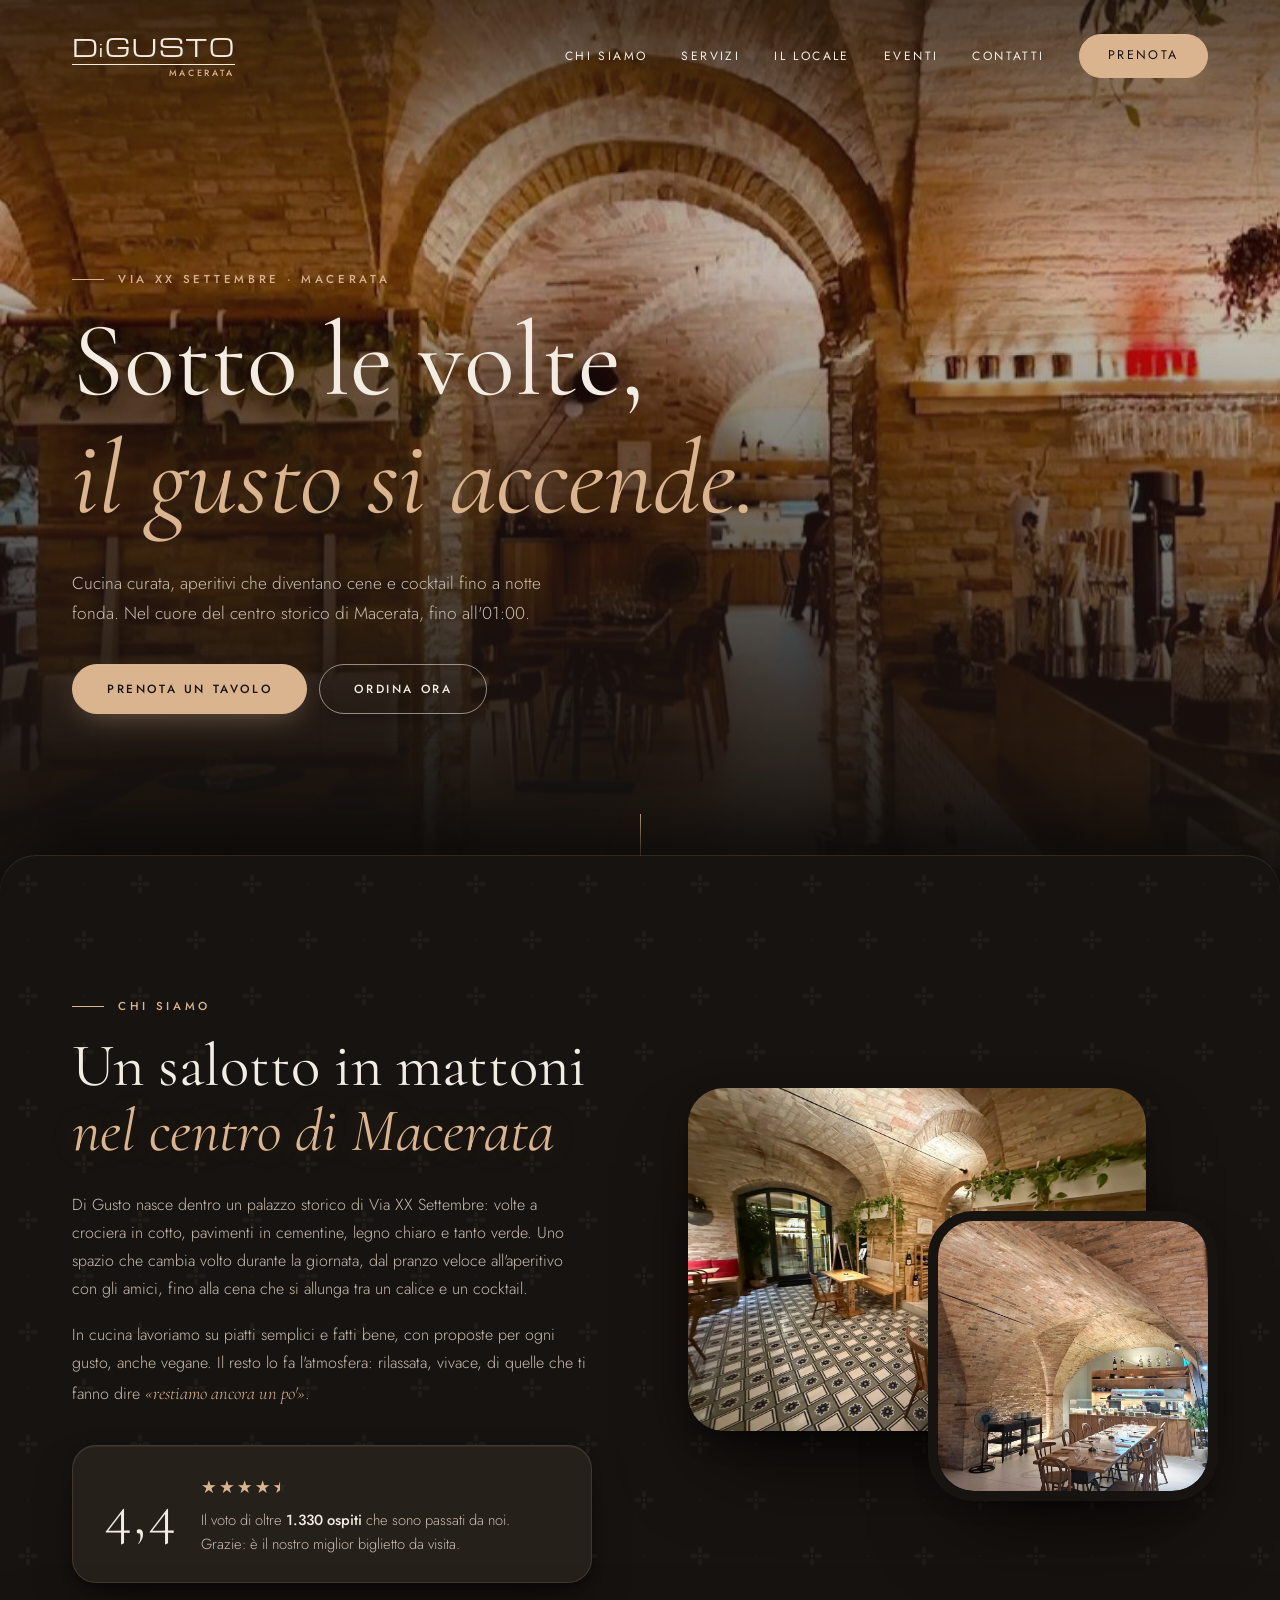
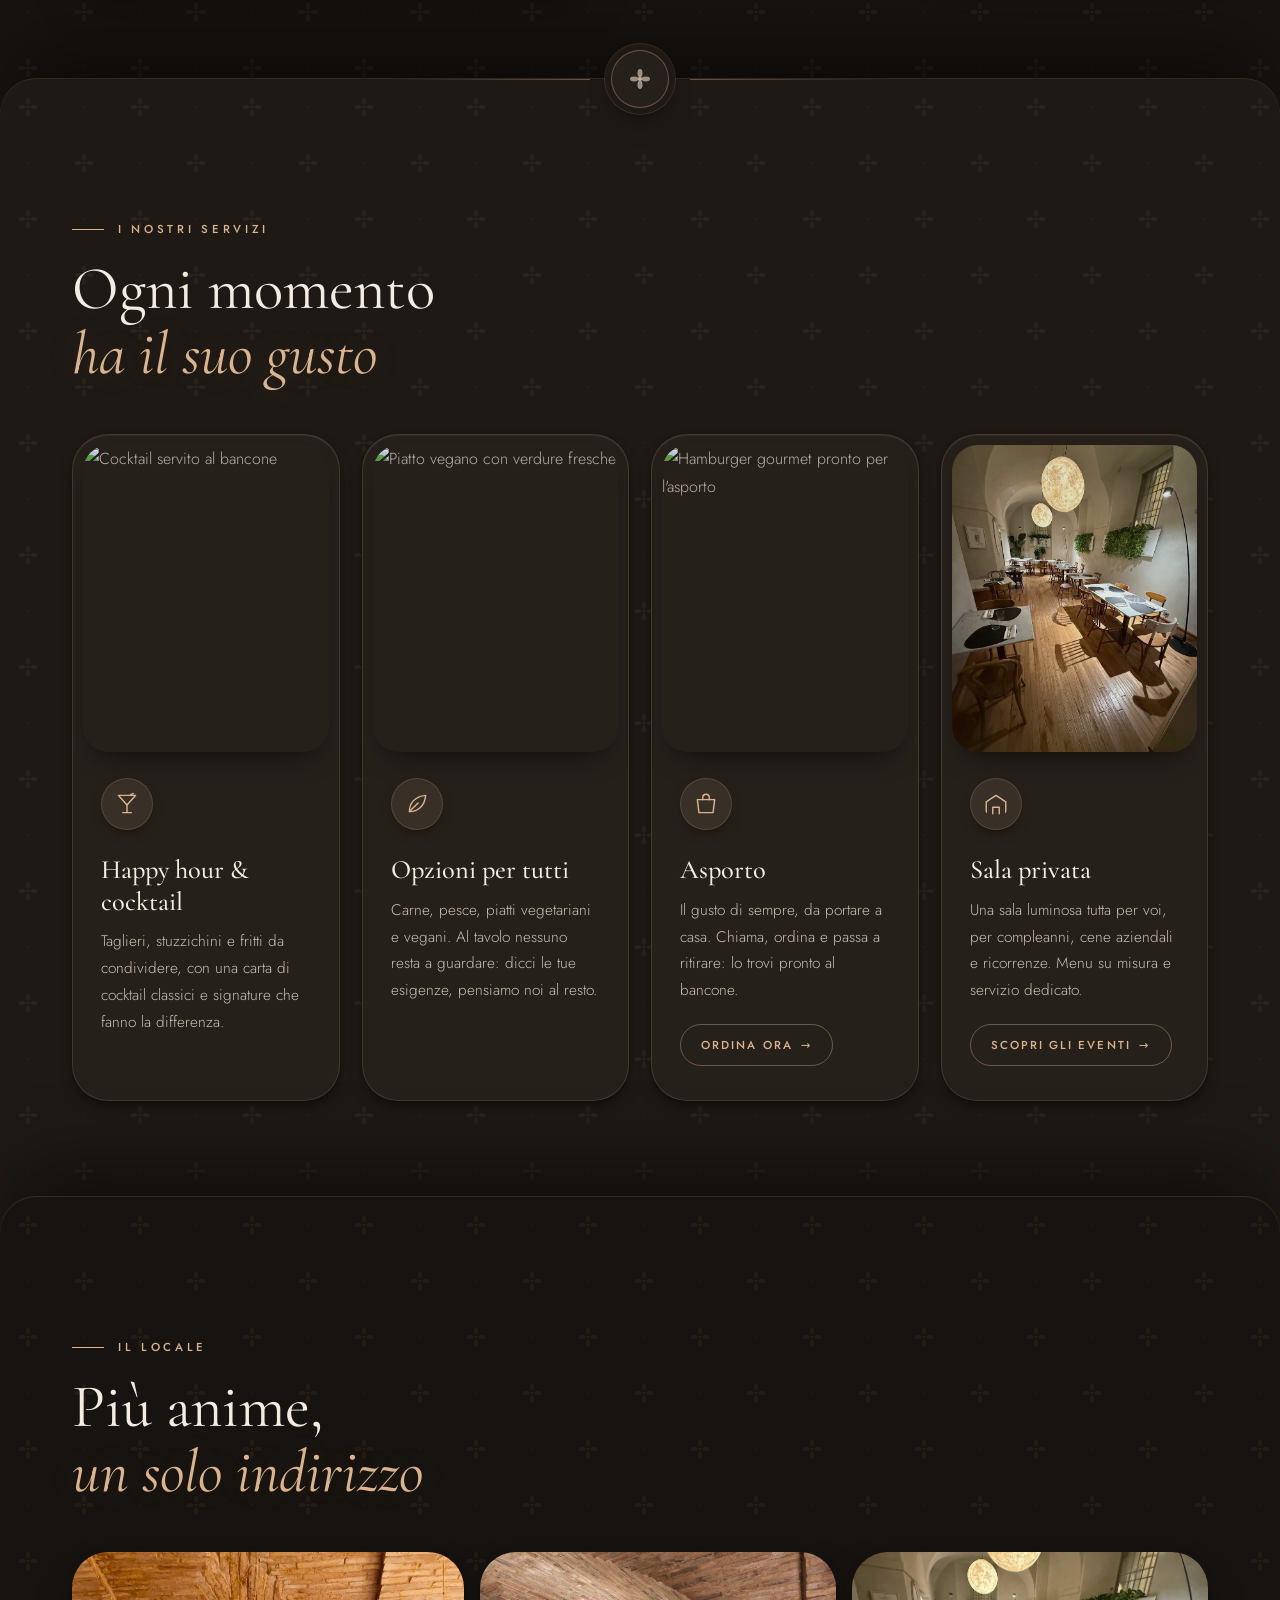
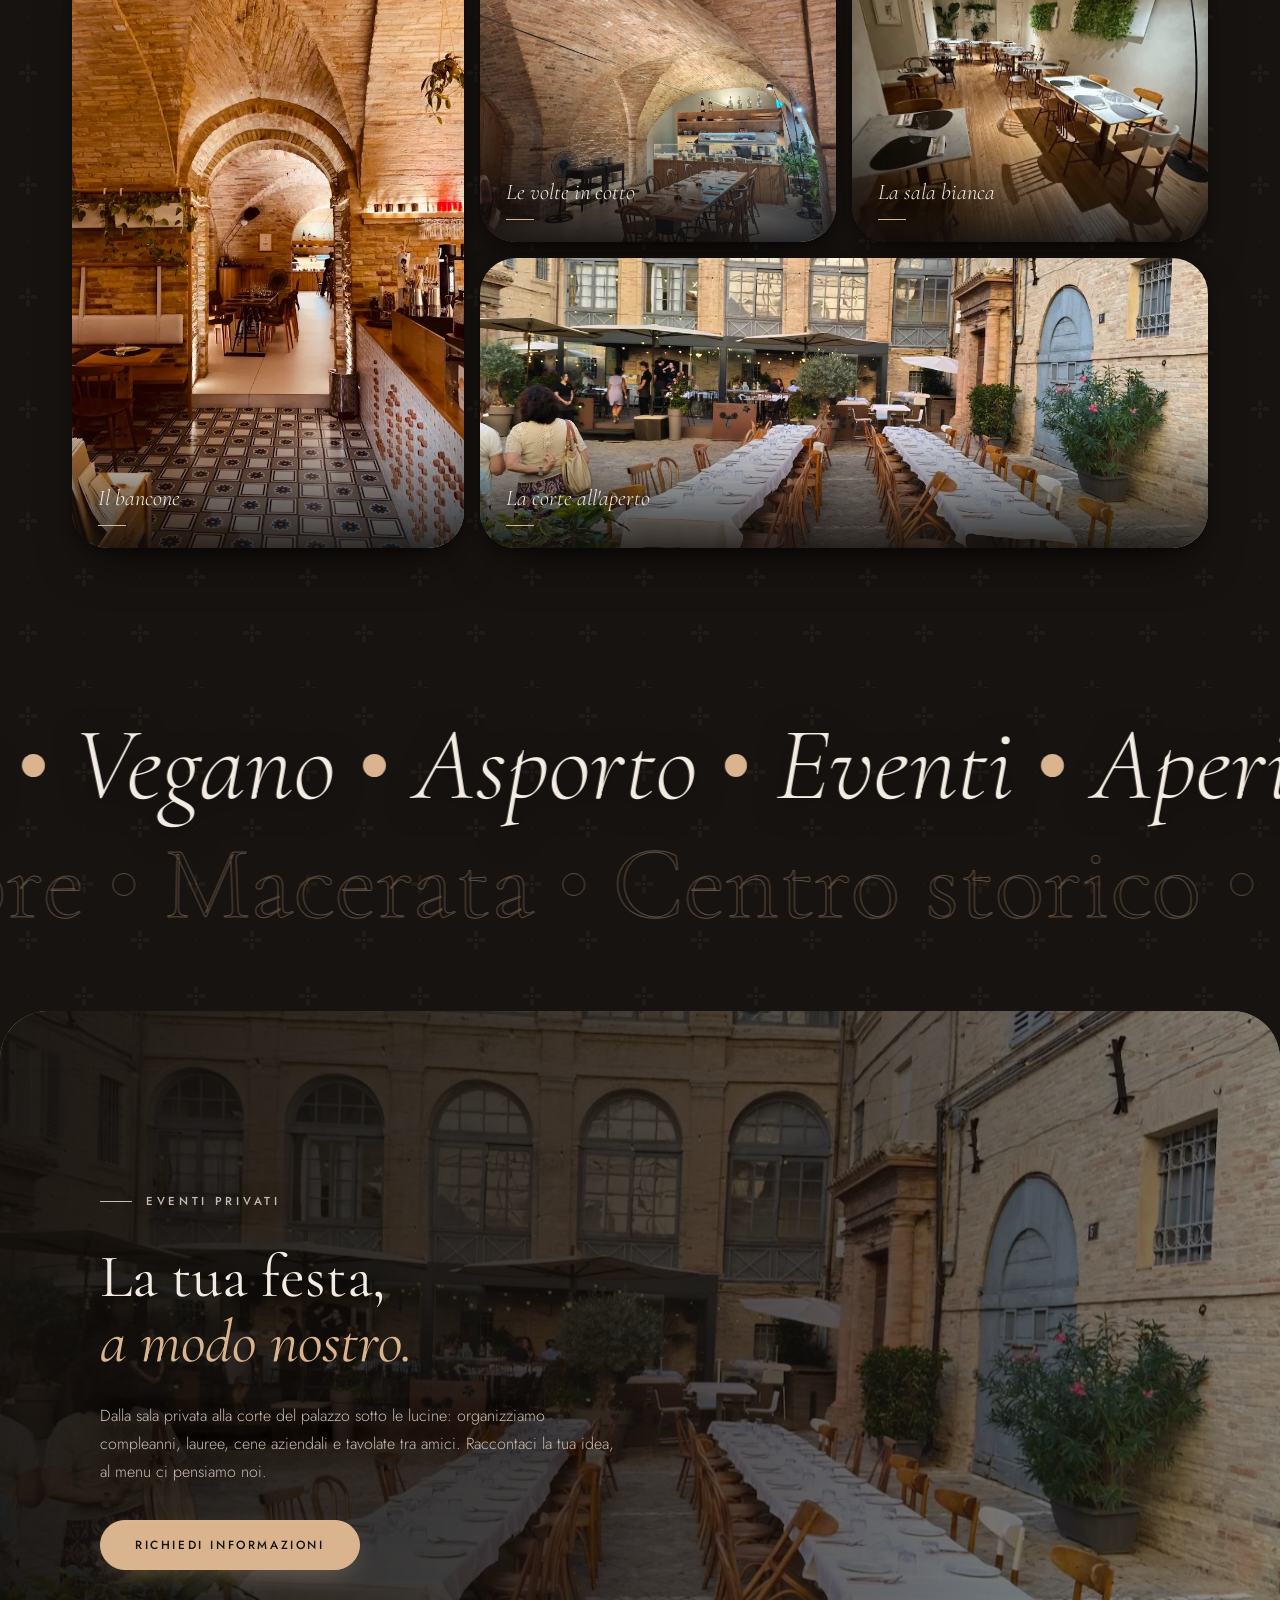
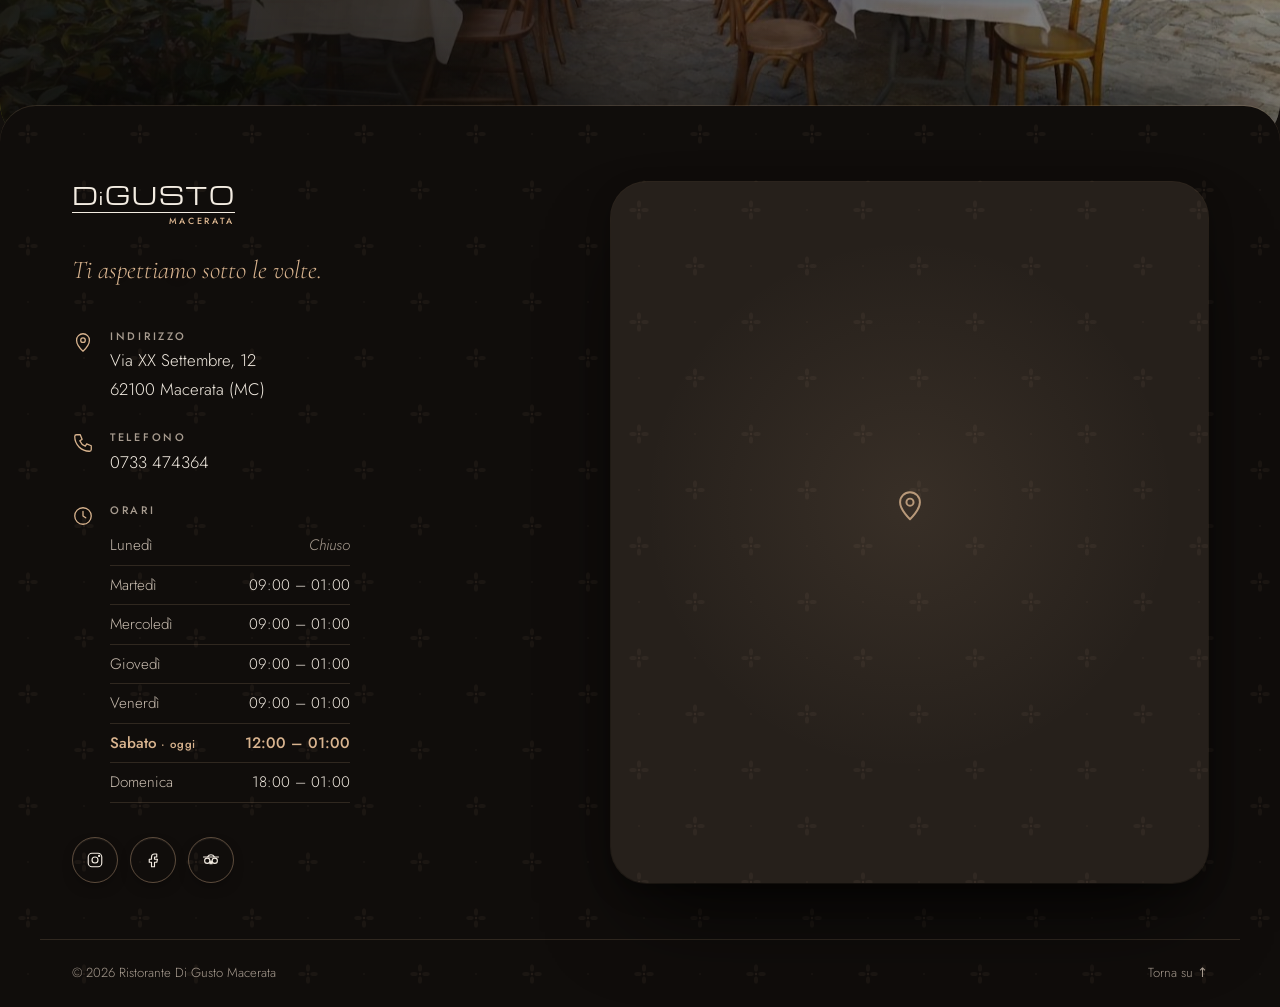
==== commit e9966ff5: "Hero: centro storico di Macerata; anteprime link con l'indirizzo Vercel Co-Authored-By: Claude Opus " ====
--- a/index.html
+++ b/index.html
@@ -11,13 +11,17 @@
   <link rel="icon" href="assets/favicon.svg" type="image/svg+xml">
   <link rel="apple-touch-icon" href="assets/apple-touch-icon.png">
 
-  <!-- social sharing (add og:url / og:image with the site's full address) -->
+  <!-- social sharing -->
   <meta property="og:type" content="restaurant">
   <meta property="og:locale" content="it_IT">
   <meta property="og:site_name" content="Di Gusto Macerata">
   <meta property="og:title" content="Di Gusto Macerata | Ristorante, aperitivi e cocktail">
   <meta property="og:description" content="Cucina, aperitivi e cocktail sotto le volte in mattoni, nel cuore di Macerata. Aperti fino all'01:00.">
+  <meta property="og:url" content="https://digusto-lac.vercel.app/">
+  <meta property="og:image" content="https://digusto-lac.vercel.app/assets/img/corte-esterna.jpg">
+  <meta property="og:image:alt" content="La corte del palazzo storico apparecchiata per una cena">
   <meta name="twitter:card" content="summary_large_image">
+  <link rel="canonical" href="https://digusto-lac.vercel.app/">
   <link rel="preconnect" href="https://fonts.googleapis.com">
   <link rel="preconnect" href="https://fonts.gstatic.com" crossorigin>
   <link
@@ -70,7 +74,7 @@
         </h1>
         <p class="hero__lead intro" style="--i:4">
           Cucina curata, aperitivi che diventano cene e cocktail fino a notte fonda.
-          Nel cuore del centro storico, fino all'01:00.
+          Nel cuore del centro storico di Macerata, fino all'01:00.
         </p>
         <div class="hero__ctas intro" style="--i:5">
           <a href="tel:+390733474364" class="btn btn--solid">Prenota un tavolo</a>
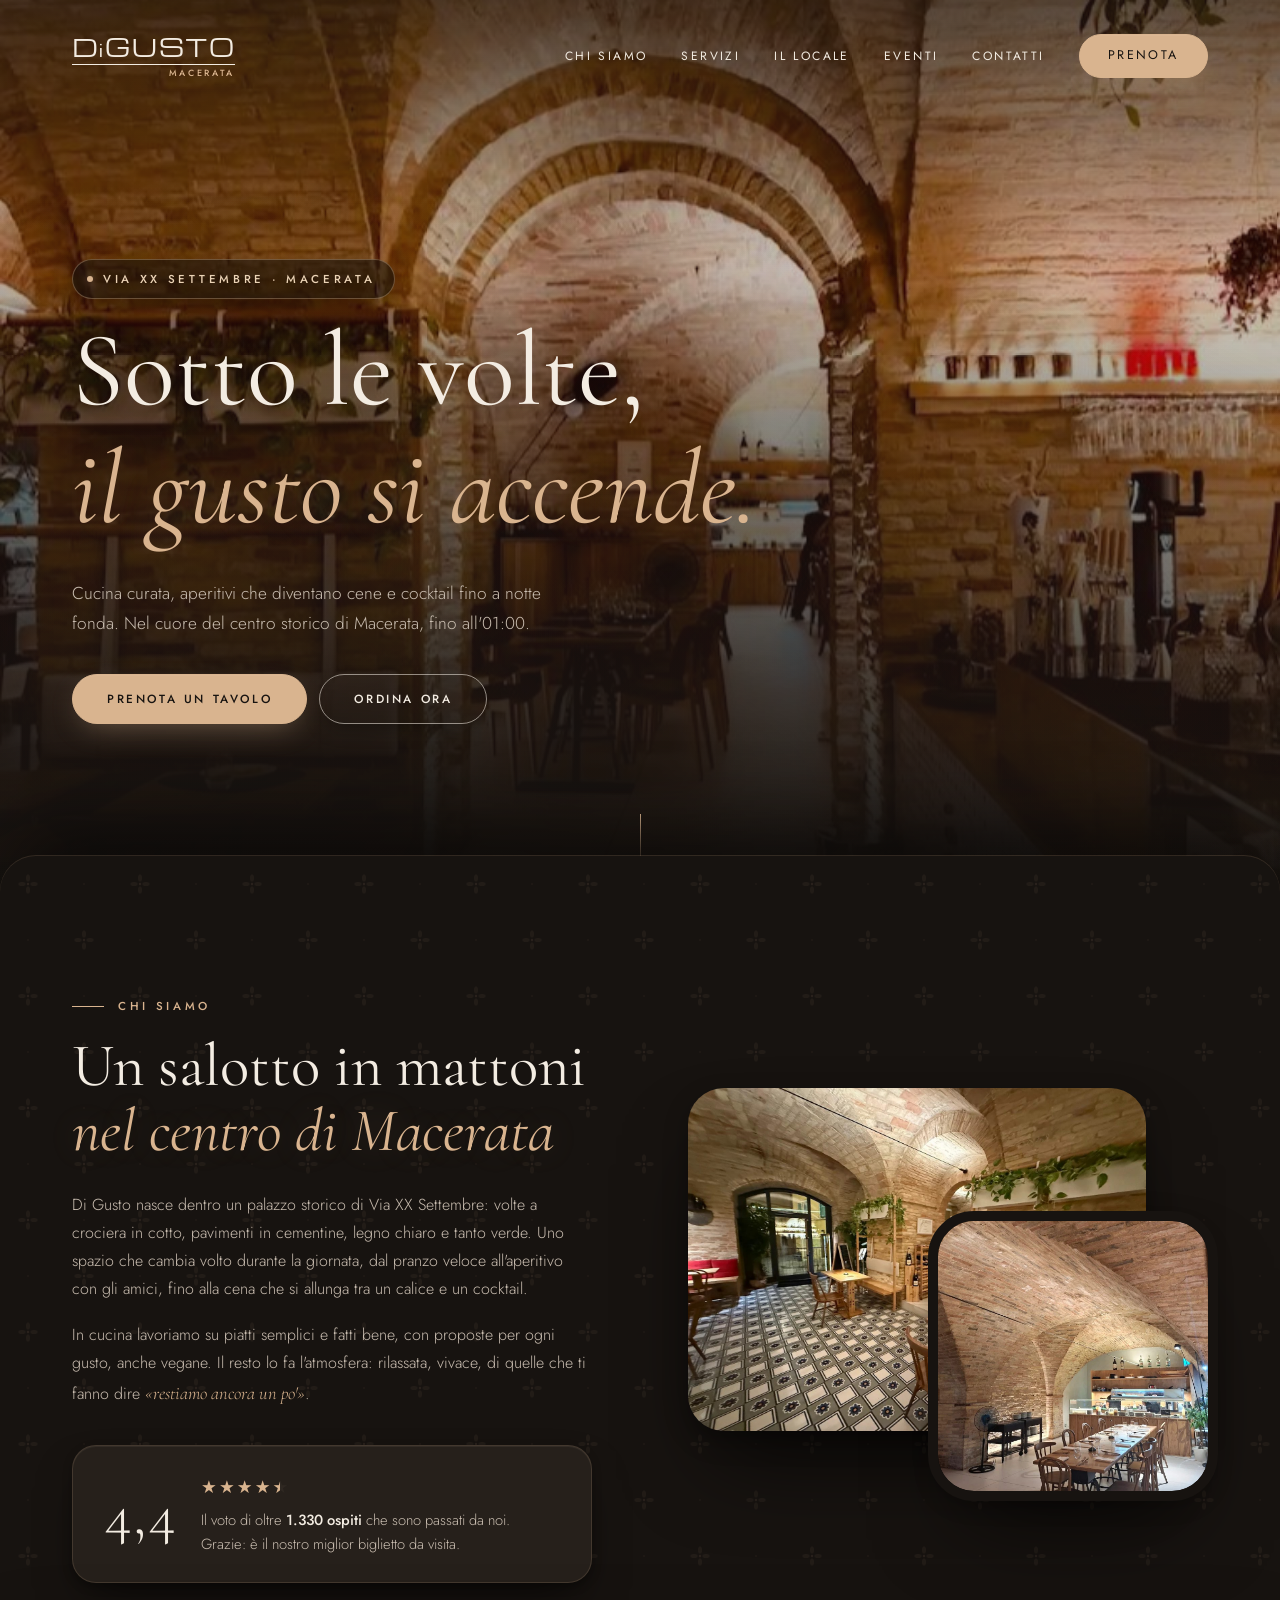
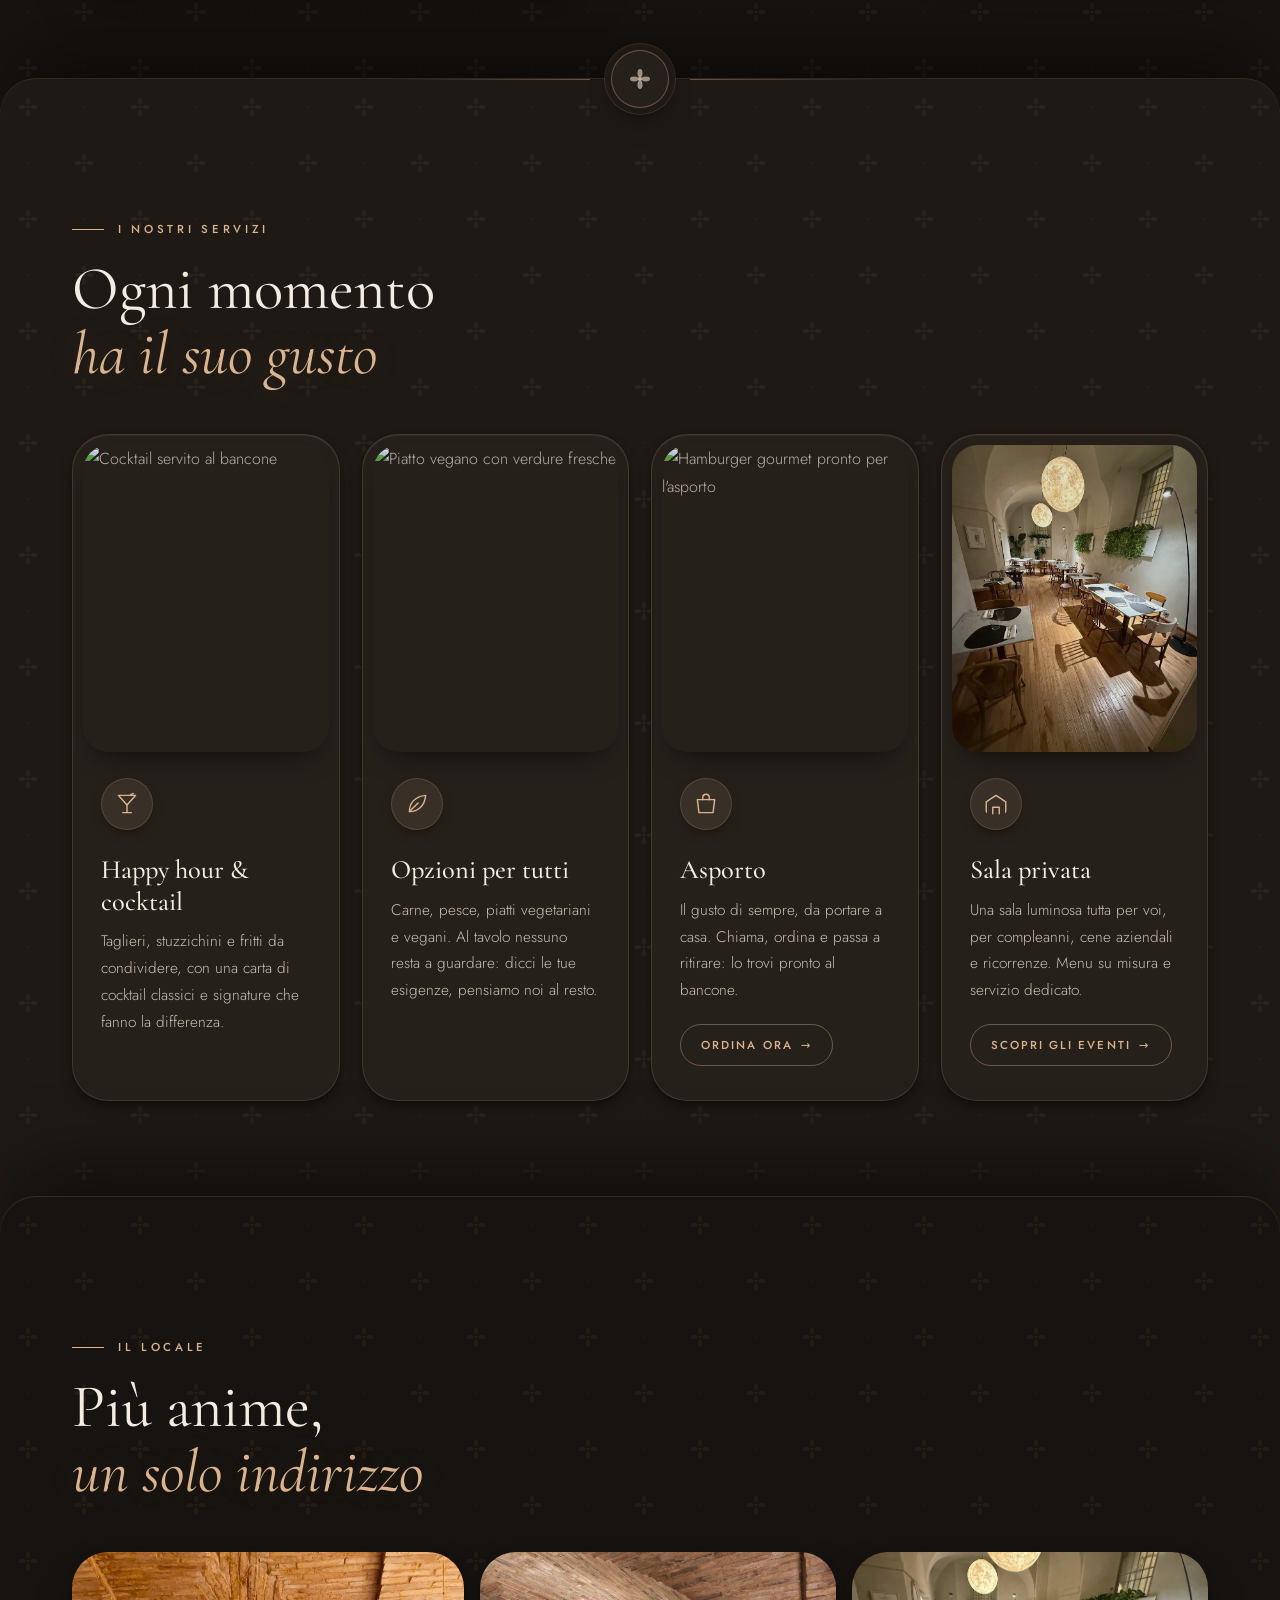
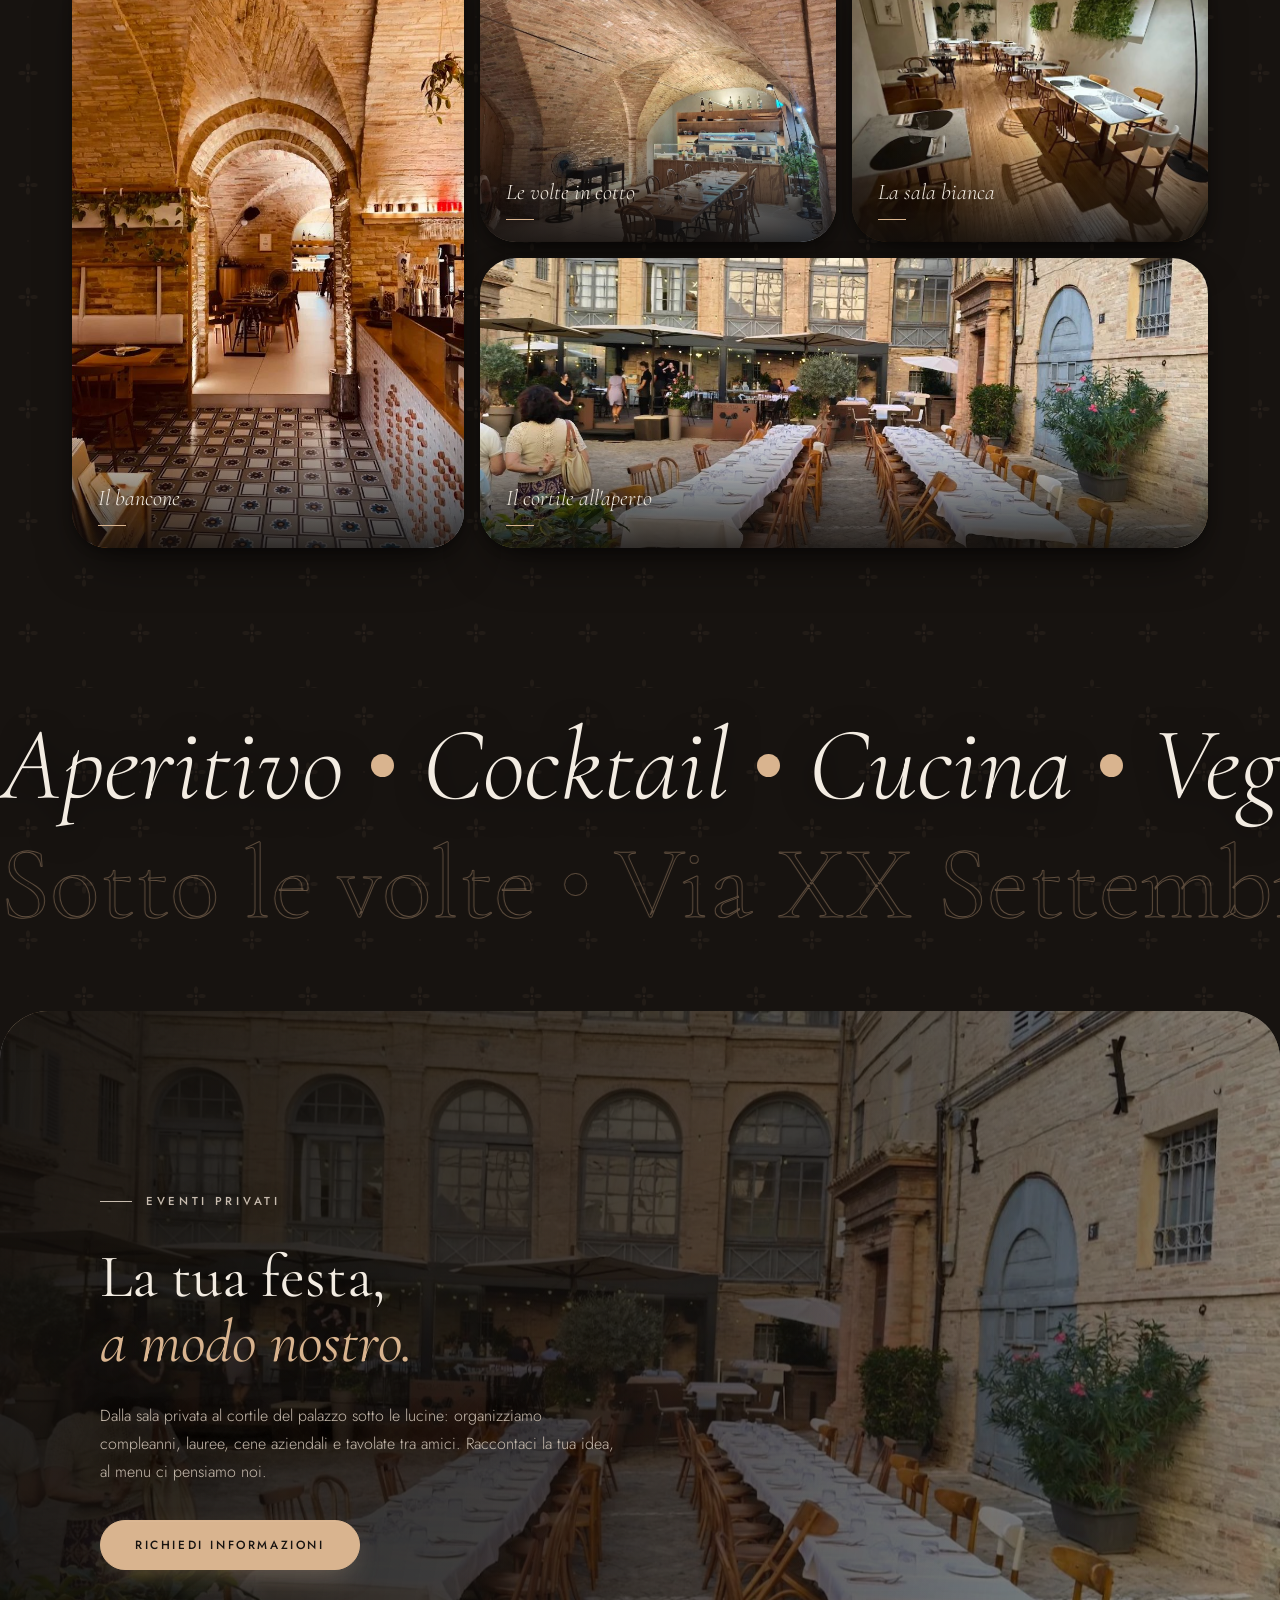
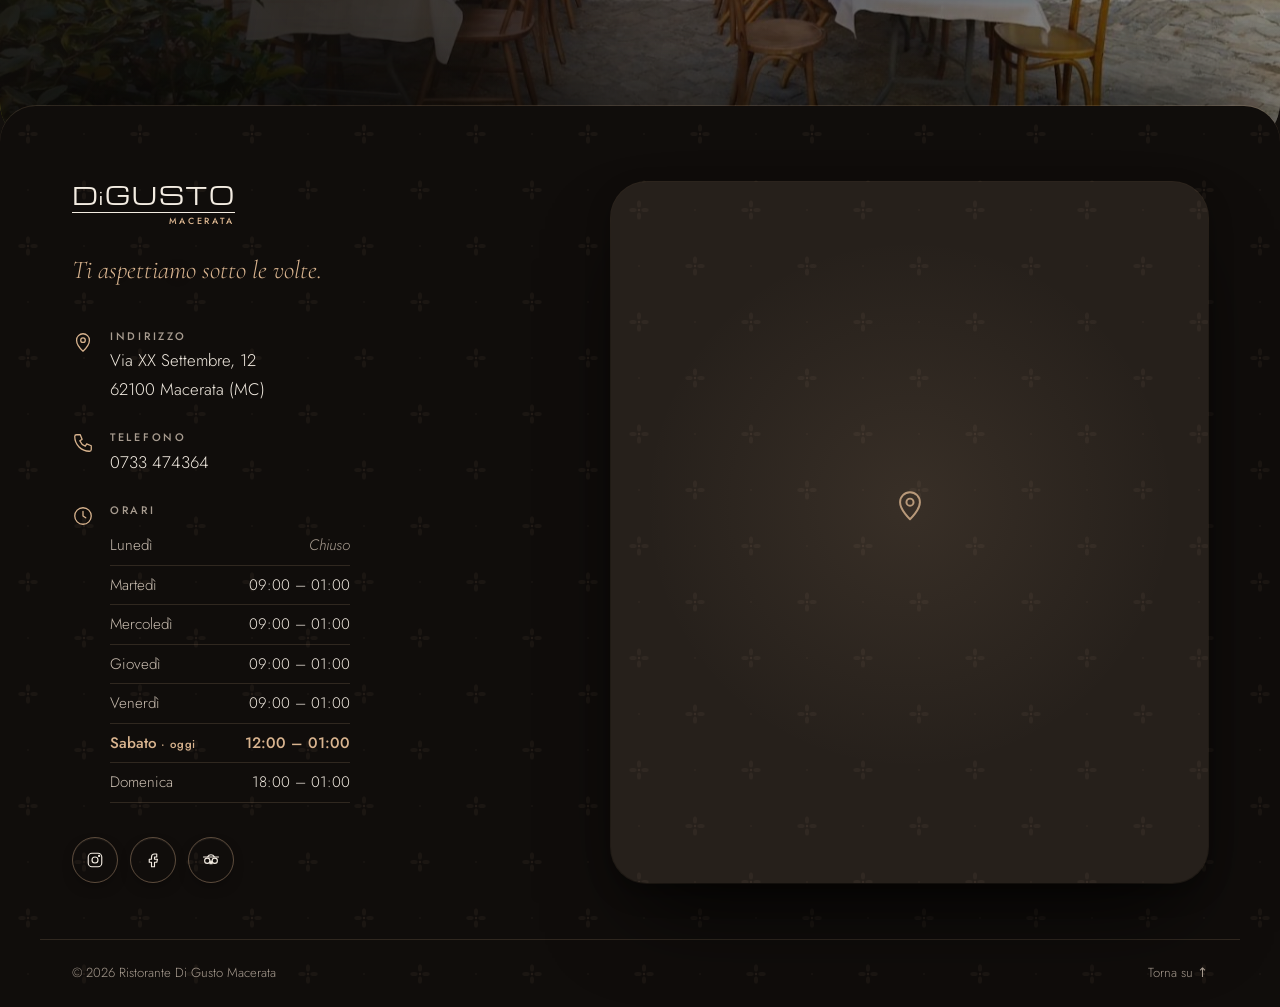
==== commit 1601498b: "Etichetta dell'indirizzo nell'hero più leggibile; da corte a cortile Co-Authored-By: Claude Opus 5.5" ====
--- a/index.html
+++ b/index.html
@@ -16,10 +16,11 @@
   <meta property="og:locale" content="it_IT">
   <meta property="og:site_name" content="Di Gusto Macerata">
   <meta property="og:title" content="Di Gusto Macerata | Ristorante, aperitivi e cocktail">
-  <meta property="og:description" content="Cucina, aperitivi e cocktail sotto le volte in mattoni, nel cuore di Macerata. Aperti fino all'01:00.">
+  <meta property="og:description"
+    content="Cucina, aperitivi e cocktail sotto le volte in mattoni, nel cuore di Macerata. Aperti fino all'01:00.">
   <meta property="og:url" content="https://digusto-lac.vercel.app/">
   <meta property="og:image" content="https://digusto-lac.vercel.app/assets/img/corte-esterna.jpg">
-  <meta property="og:image:alt" content="La corte del palazzo storico apparecchiata per una cena">
+  <meta property="og:image:alt" content="Il cortile del palazzo storico apparecchiato per una cena">
   <meta name="twitter:card" content="summary_large_image">
   <link rel="canonical" href="https://digusto-lac.vercel.app/">
   <link rel="preconnect" href="https://fonts.googleapis.com">
@@ -67,7 +68,7 @@
       <div class="hero__shade" aria-hidden="true"></div>
 
       <div class="hero__content">
-        <p class="eyebrow intro" style="--i:0">Via XX Settembre · Macerata</p>
+        <p class="eyebrow hero__place intro" style="--i:0">Via XX Settembre · Macerata</p>
         <h1 class="hero__title">
           <span class="line"><span style="--i:1">Sotto le volte,</span></span>
           <span class="line"><em style="--i:2">il gusto si accende.</em></span>
@@ -236,8 +237,8 @@
           </figure>
           <figure class="gallery__item gallery__item--wide reveal reveal--clip">
             <img src="assets/img/corte-esterna.jpg"
-              alt="La corte esterna del palazzo storico apparecchiata per una cena" loading="lazy">
-            <figcaption>La corte all'aperto</figcaption>
+              alt="Il cortile esterno del palazzo storico apparecchiato per una cena" loading="lazy">
+            <figcaption>Il cortile all'aperto</figcaption>
           </figure>
         </div>
       </div>
@@ -250,8 +251,10 @@
         <span>Aperitivo</span><i></i><span>Cocktail</span><i></i><span>Cucina</span><i></i><span>Vegano</span><i></i><span>Asporto</span><i></i><span>Eventi</span><i></i>
       </div>
       <div class="marquee__row marquee__row--outline" data-marquee="1">
-        <span>Sotto le volte</span><i></i><span>Via XX Settembre</span><i></i><span>Macerata</span><i></i><span>Centro storico</span><i></i>
-        <span>Sotto le volte</span><i></i><span>Via XX Settembre</span><i></i><span>Macerata</span><i></i><span>Centro storico</span><i></i>
+        <span>Sotto le volte</span><i></i><span>Via XX Settembre</span><i></i><span>Macerata</span><i></i><span>Centro
+          storico</span><i></i>
+        <span>Sotto le volte</span><i></i><span>Via XX Settembre</span><i></i><span>Macerata</span><i></i><span>Centro
+          storico</span><i></i>
       </div>
     </div>
 
@@ -263,7 +266,7 @@
         <p class="eyebrow">Eventi privati</p>
         <h2 class="title">La tua festa,<br><em>a modo nostro.</em></h2>
         <p>
-          Dalla sala privata alla corte del palazzo sotto le lucine: organizziamo compleanni,
+          Dalla sala privata al cortile del palazzo sotto le lucine: organizziamo compleanni,
           lauree, cene aziendali e tavolate tra amici. Raccontaci la tua idea, al menu ci pensiamo noi.
         </p>
         <a href="tel:+390733474364" class="btn btn--solid">Richiedi informazioni</a>
--- a/styles.css
+++ b/styles.css
@@ -1273,12 +1273,6 @@
       animation-timeline: view();
     }
 
-    /* marquee rows slide in opposite directions */
-    .marquee__row {
-      animation: marquee-right linear both;
-      animation-timeline: view();
-    }
-    .marquee__row--outline { animation-name: marquee-left; }
   }
 }
 
@@ -1289,5 +1283,41 @@
 @keyframes panel-rise     { from { transform: scale(.93); } to { transform: scale(1); } }
 @keyframes events-grow    { from { transform: scale(.92); } to { transform: scale(1); } }
 @keyframes events-parallax { from { transform: translate3d(0, -8%, 0); } to { transform: translate3d(0, 8%, 0); } }
-@keyframes marquee-right  { from { transform: translate3d(-25%, 0, 0); } to { transform: translate3d(calc(-25% + 360px), 0, 0); } }
-@keyframes marquee-left   { from { transform: translate3d(-25%, 0, 0); } to { transform: translate3d(calc(-25% - 360px), 0, 0); } }
+
+/* ---------- Marquee: continuous, self-running ribbon ----------
+   Each row holds its words twice; sliding by exactly half its width loops seamlessly.
+   Spacing uses margins (not flex gap) so the two halves are identical in width. */
+.marquee__row {
+  gap: 0;
+  transform: none;
+  animation: marquee-left 60s linear infinite;
+}
+.marquee__row > * { margin-right: 28px; }
+.marquee__row--outline { animation: marquee-right 75s linear infinite; }
+
+@keyframes marquee-left  { from { transform: translate3d(0, 0, 0); } to { transform: translate3d(-50%, 0, 0); } }
+@keyframes marquee-right { from { transform: translate3d(-50%, 0, 0); } to { transform: translate3d(0, 0, 0); } }
+
+@media (prefers-reduced-motion: reduce) {
+  .marquee__row, .marquee__row--outline { animation: none; }
+}
+
+/* ---------- Hero address label: readable over the photo ---------- */
+.hero__place {
+  display: inline-flex;
+  padding: 9px 18px 9px 14px;
+  gap: 10px;
+  color: #EBD3B6;                          /* a lighter champagne */
+  background: rgba(16, 13, 11, .55);
+  border: 1px solid rgba(217, 180, 143, .35);
+  border-radius: 999px;
+  box-shadow: 0 10px 30px -12px rgba(0, 0, 0, .7);
+  text-shadow: 0 1px 8px rgba(0, 0, 0, .5);
+}
+.hero__place::before {
+  width: 6px;
+  height: 6px;
+  border-radius: 50%;
+  background: var(--accent);
+  box-shadow: 0 0 10px rgba(217, 180, 143, .7);
+}
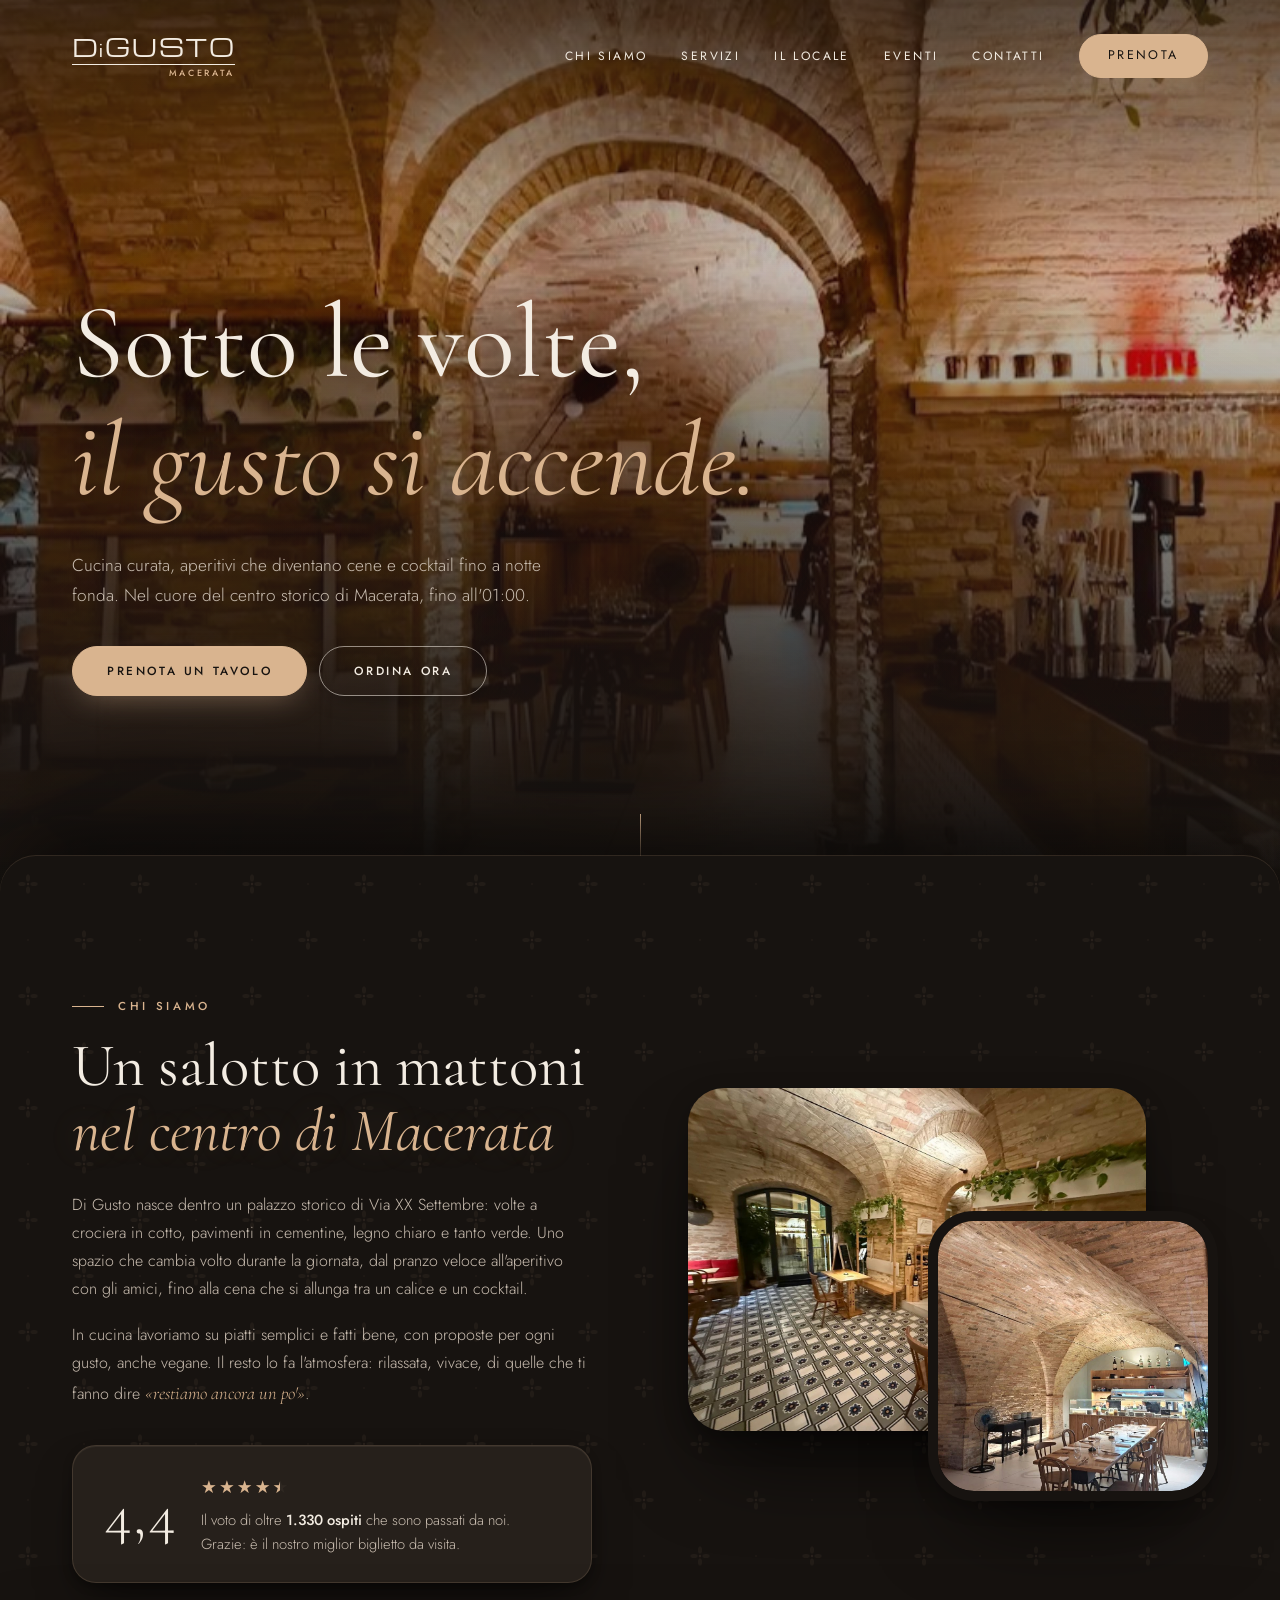
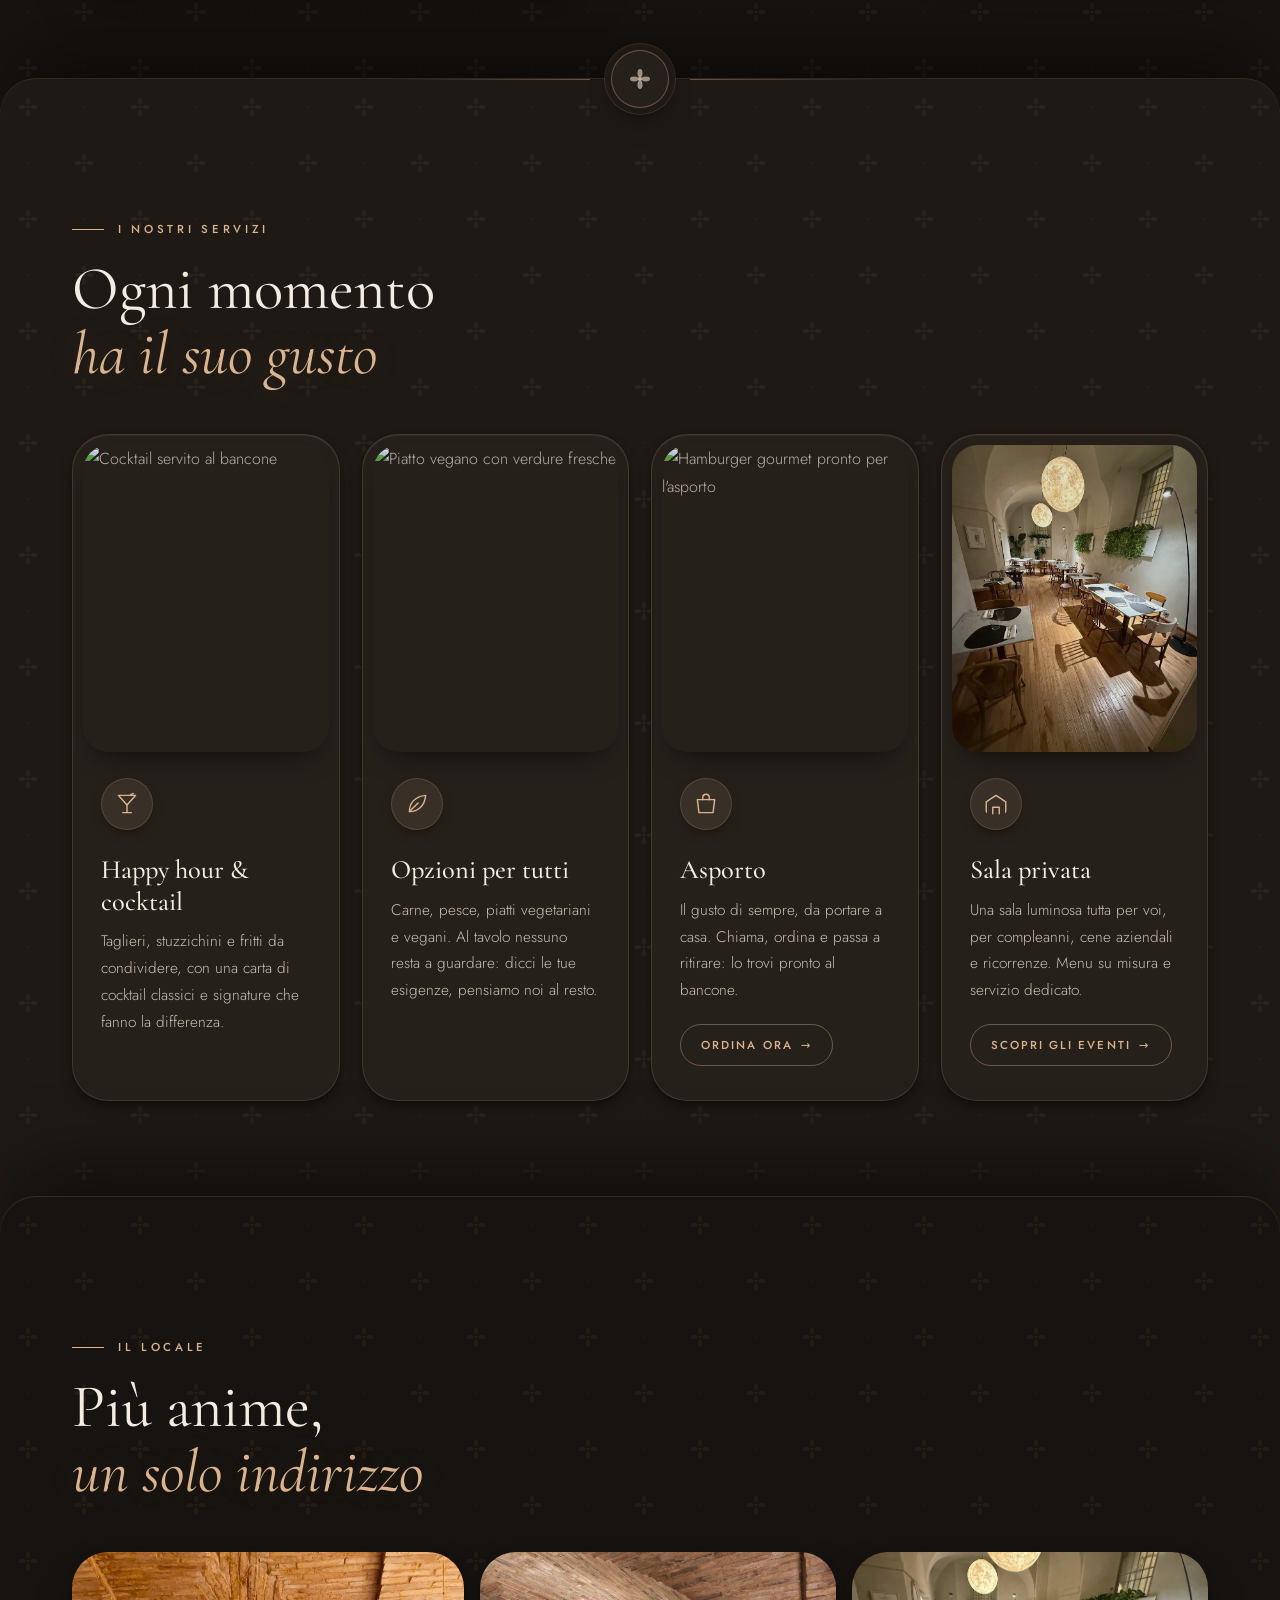
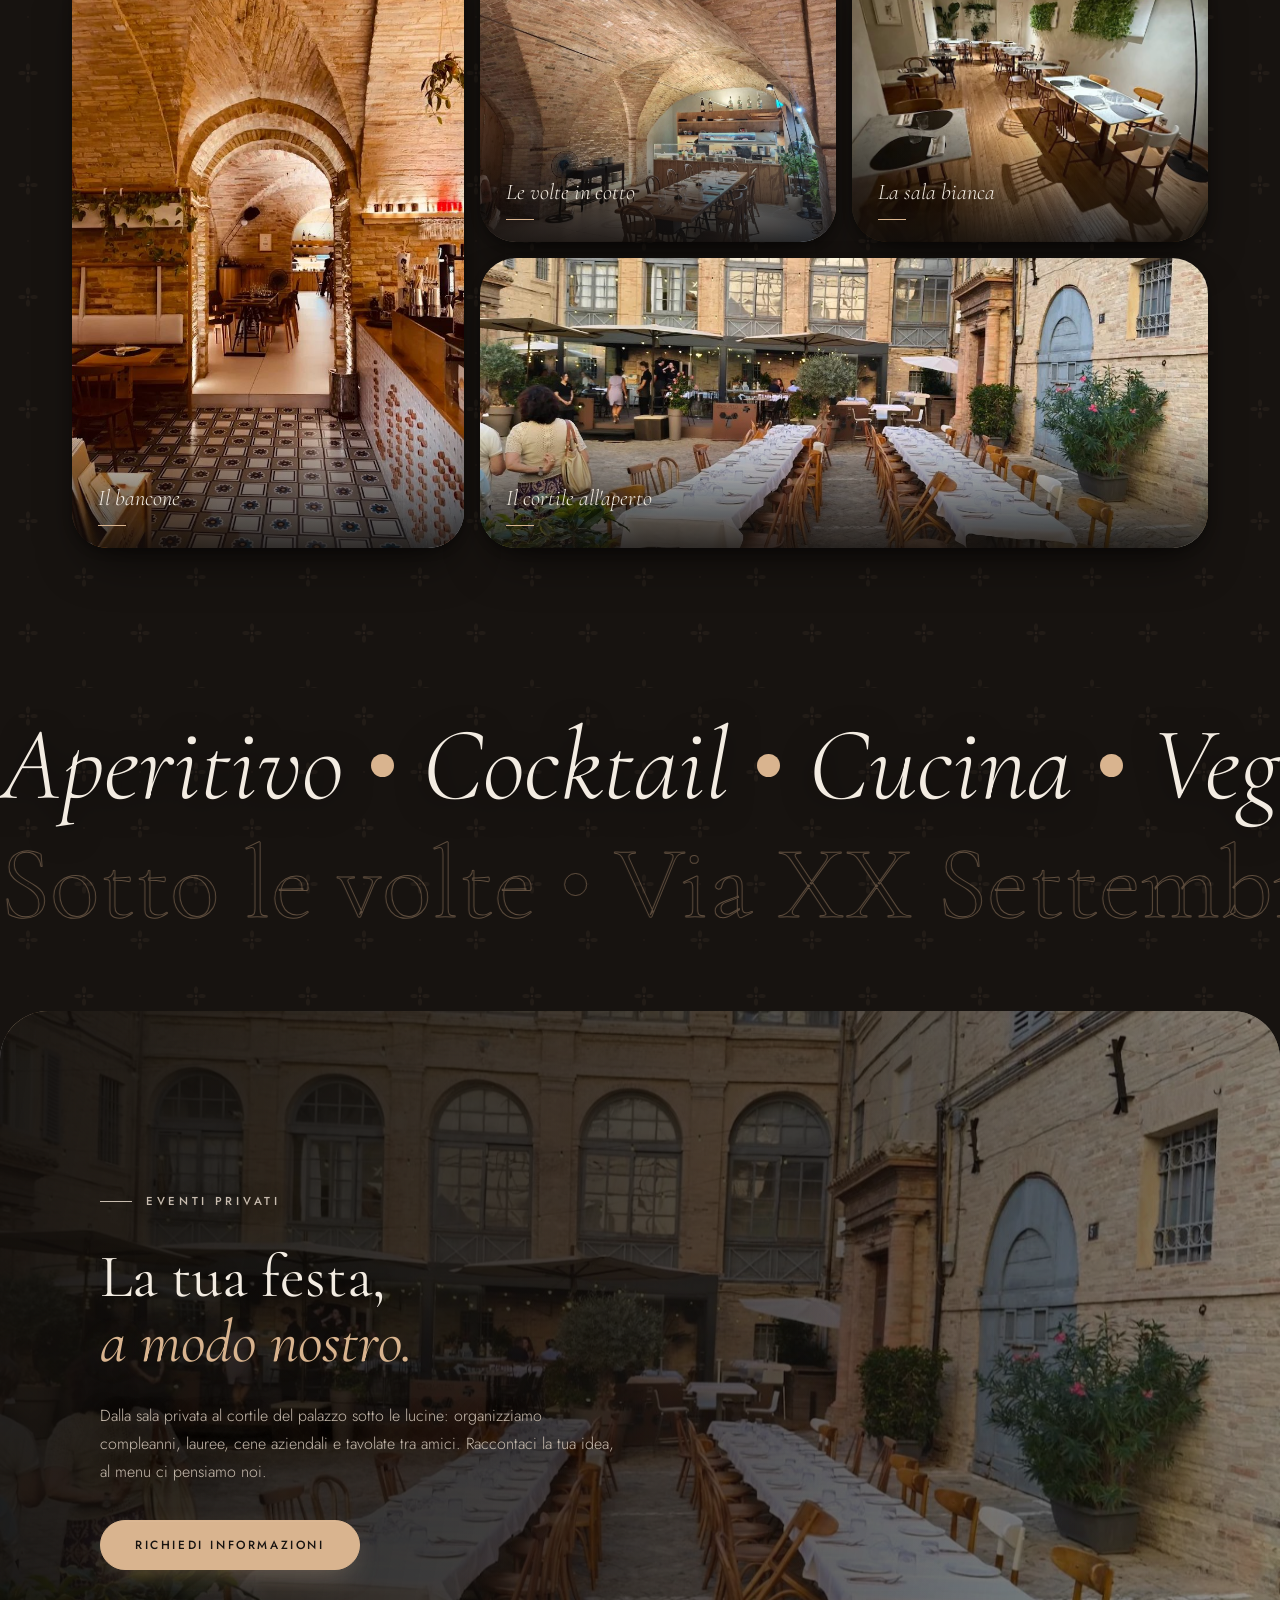
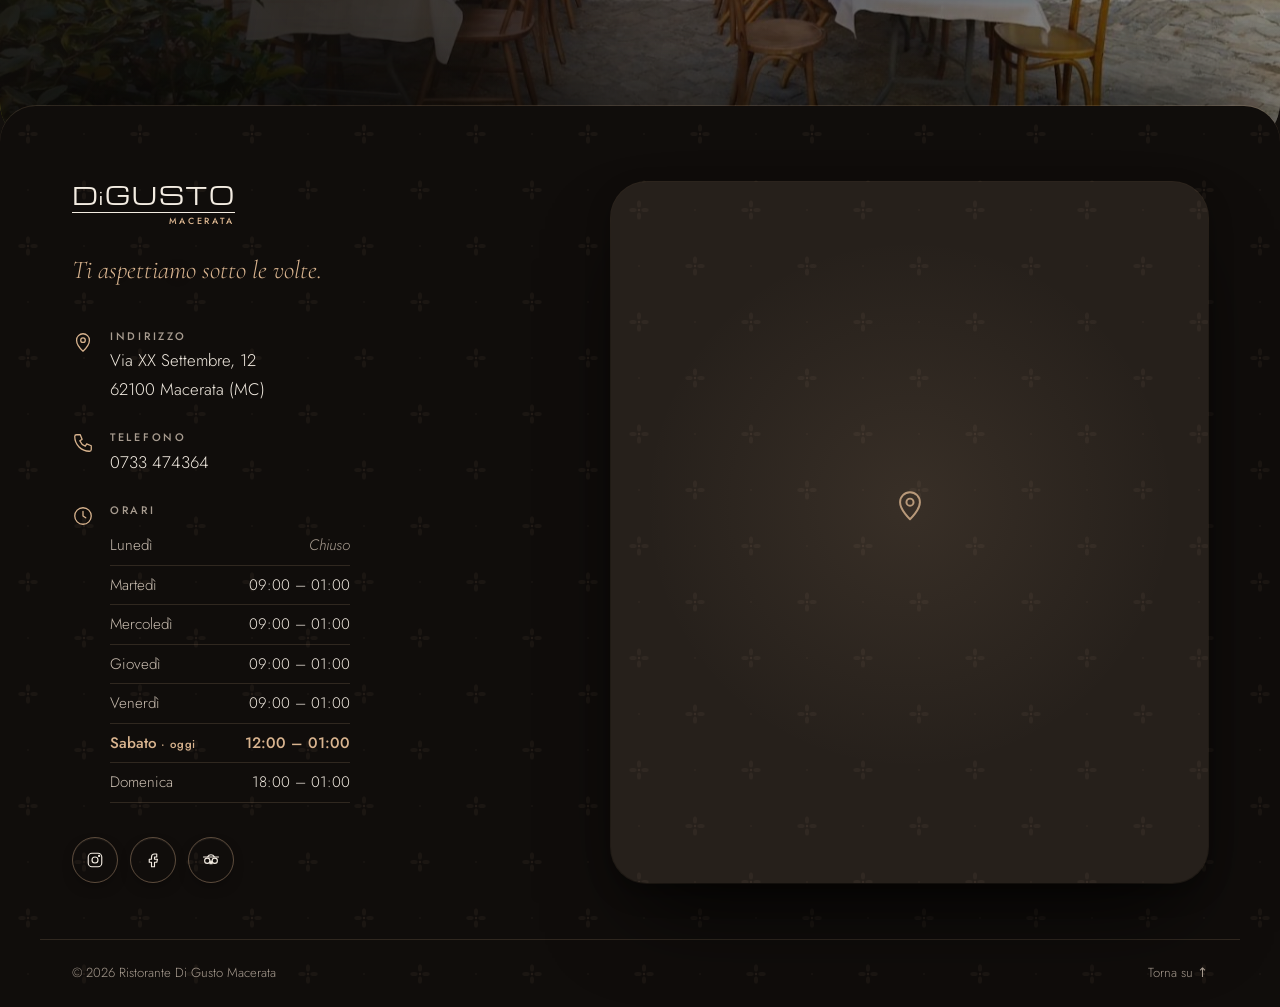
==== commit 8827c251: "Hero: rimuove l'etichetta dell'indirizzo Co-Authored-By: Claude Opus 5.5 <noreply@anthropic.com>" ====
--- a/index.html
+++ b/index.html
@@ -68,7 +68,6 @@
       <div class="hero__shade" aria-hidden="true"></div>
 
       <div class="hero__content">
-        <p class="eyebrow hero__place intro" style="--i:0">Via XX Settembre · Macerata</p>
         <h1 class="hero__title">
           <span class="line"><span style="--i:1">Sotto le volte,</span></span>
           <span class="line"><em style="--i:2">il gusto si accende.</em></span>
--- a/styles.css
+++ b/styles.css
@@ -1302,22 +1302,3 @@
   .marquee__row, .marquee__row--outline { animation: none; }
 }
 
-/* ---------- Hero address label: readable over the photo ---------- */
-.hero__place {
-  display: inline-flex;
-  padding: 9px 18px 9px 14px;
-  gap: 10px;
-  color: #EBD3B6;                          /* a lighter champagne */
-  background: rgba(16, 13, 11, .55);
-  border: 1px solid rgba(217, 180, 143, .35);
-  border-radius: 999px;
-  box-shadow: 0 10px 30px -12px rgba(0, 0, 0, .7);
-  text-shadow: 0 1px 8px rgba(0, 0, 0, .5);
-}
-.hero__place::before {
-  width: 6px;
-  height: 6px;
-  border-radius: 50%;
-  background: var(--accent);
-  box-shadow: 0 0 10px rgba(217, 180, 143, .7);
-}
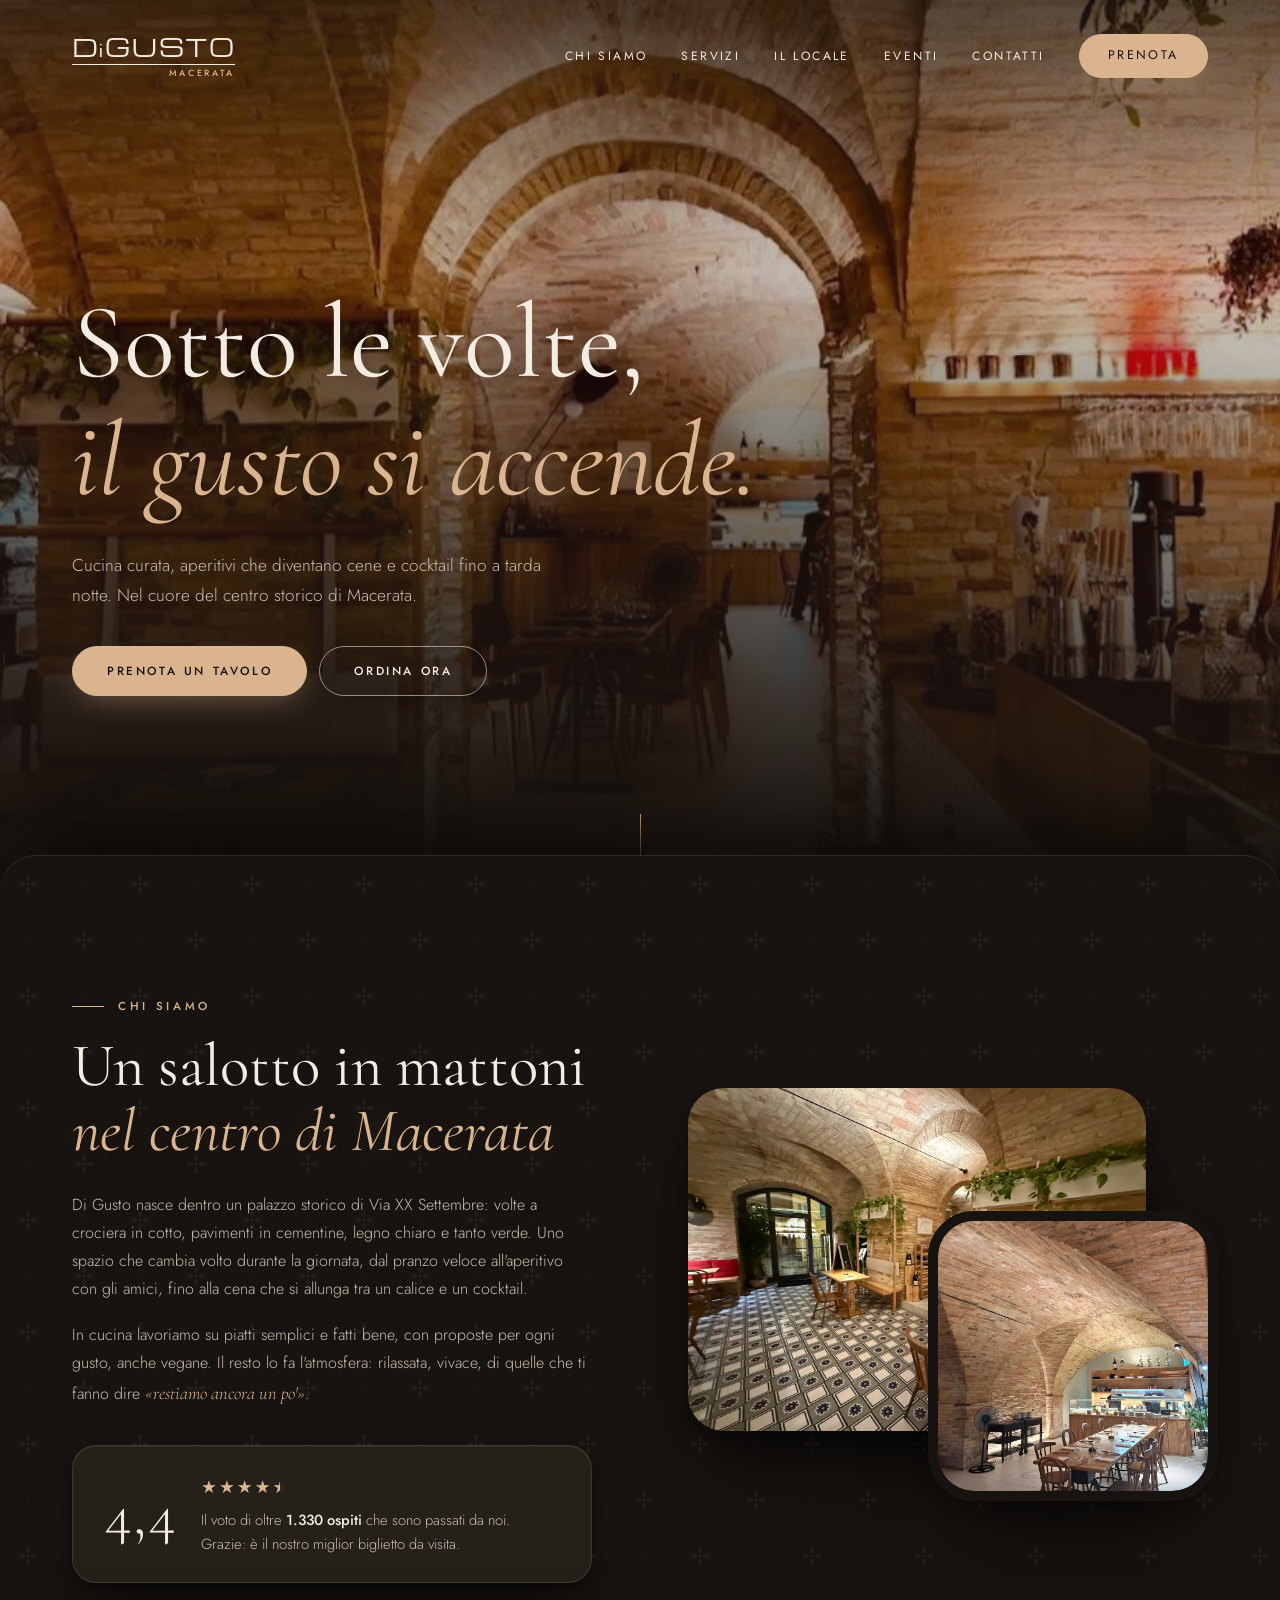
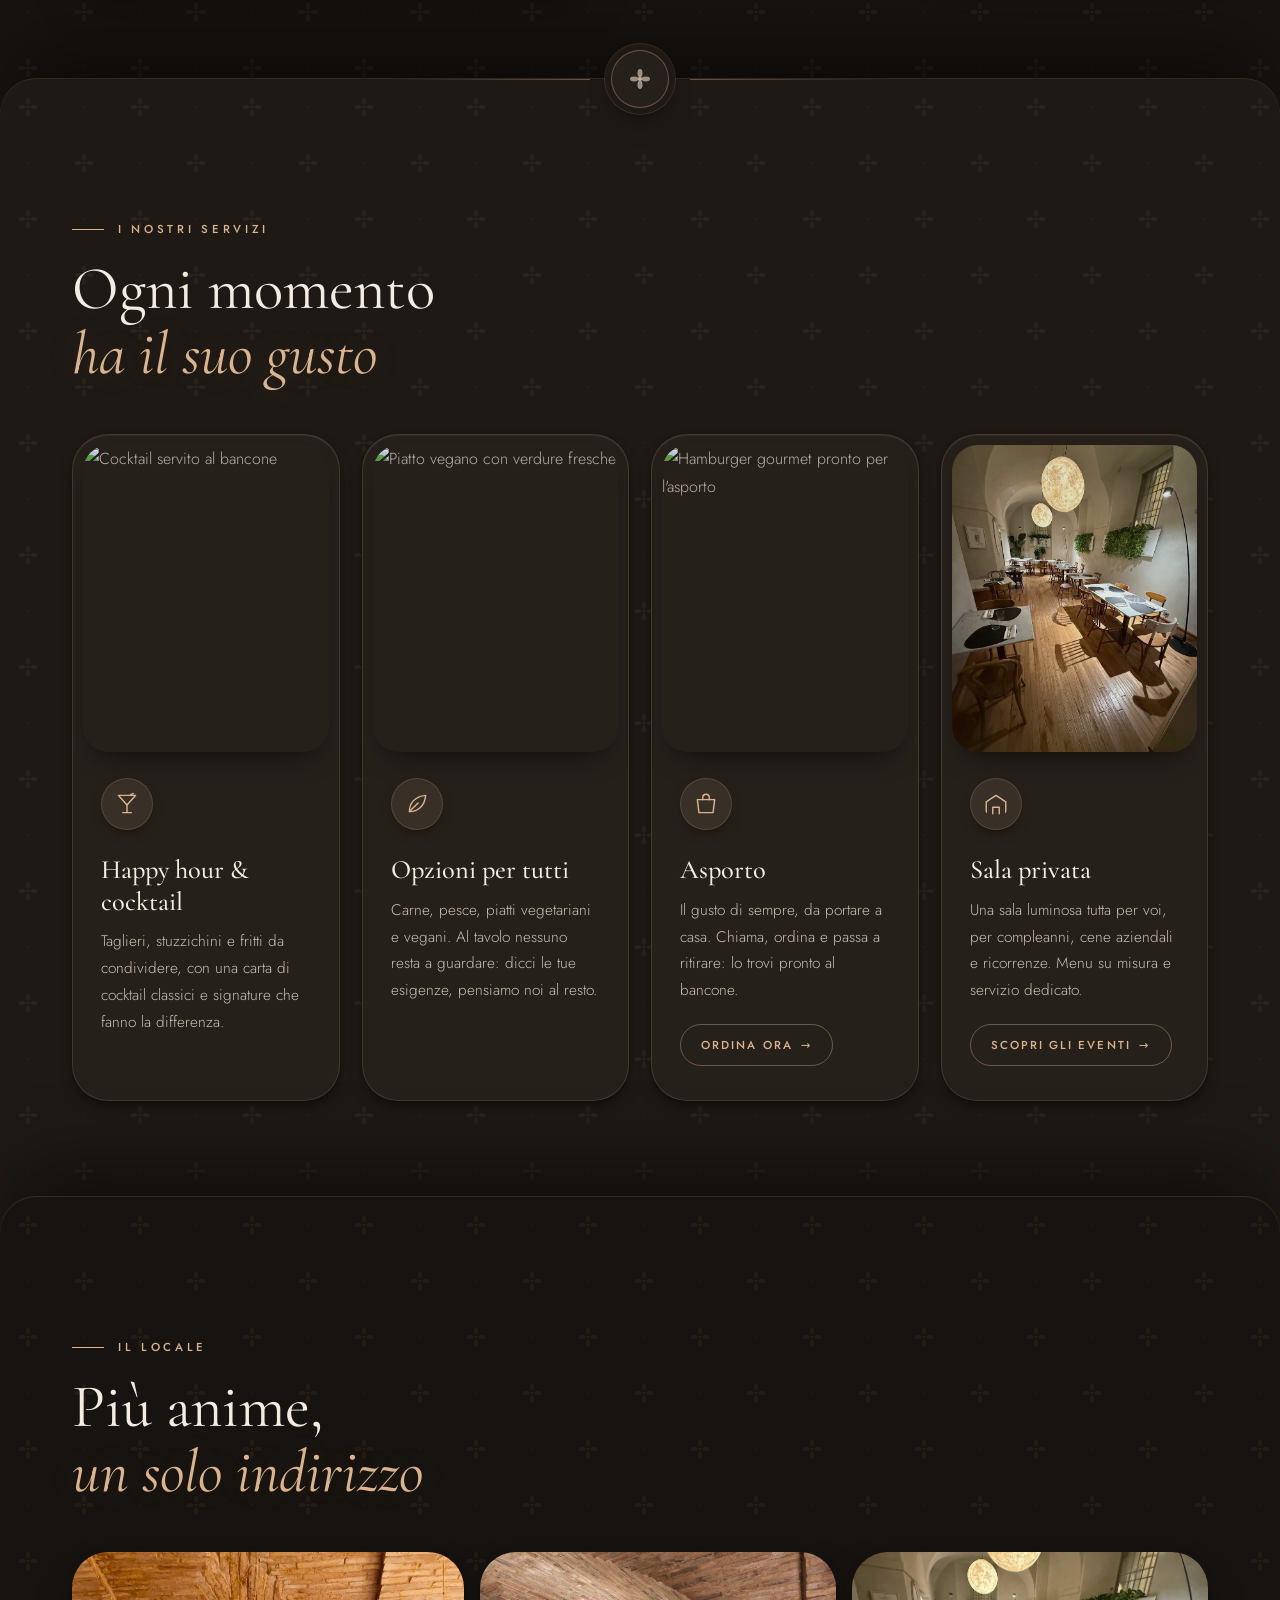
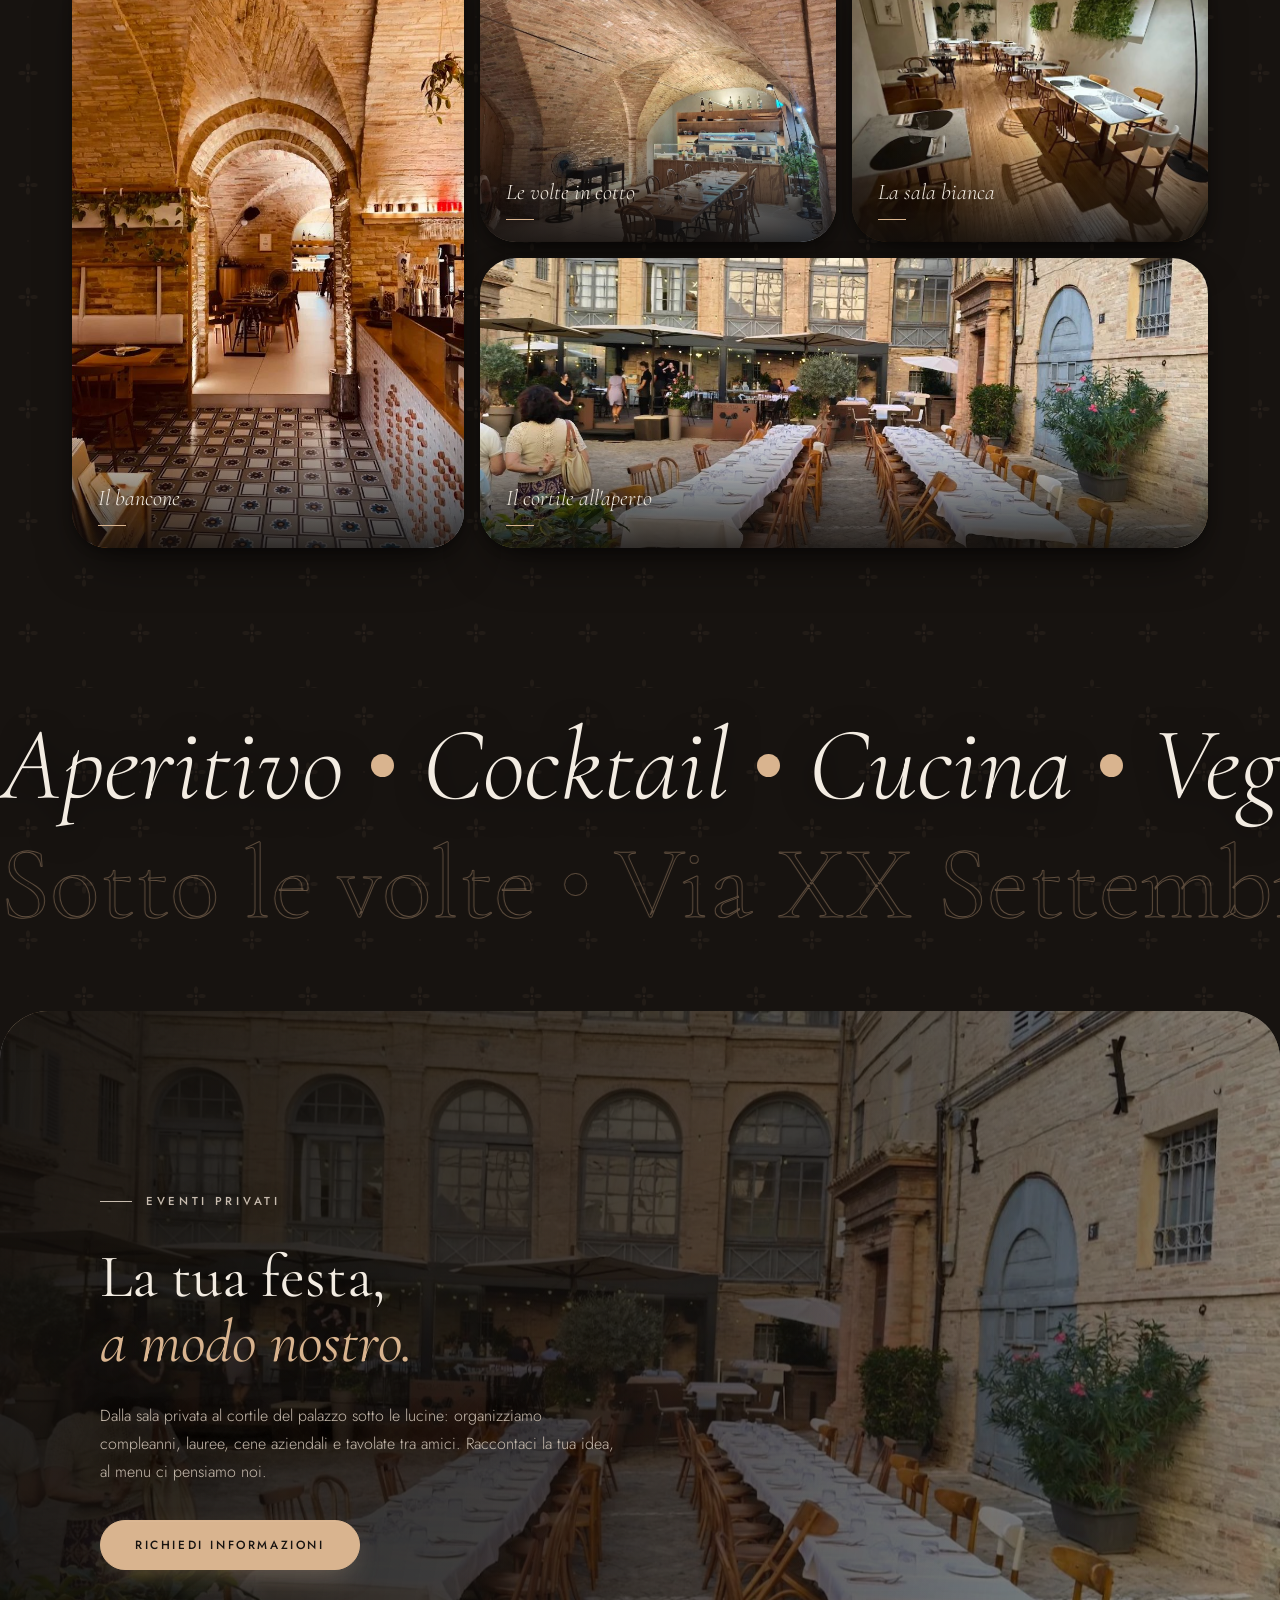
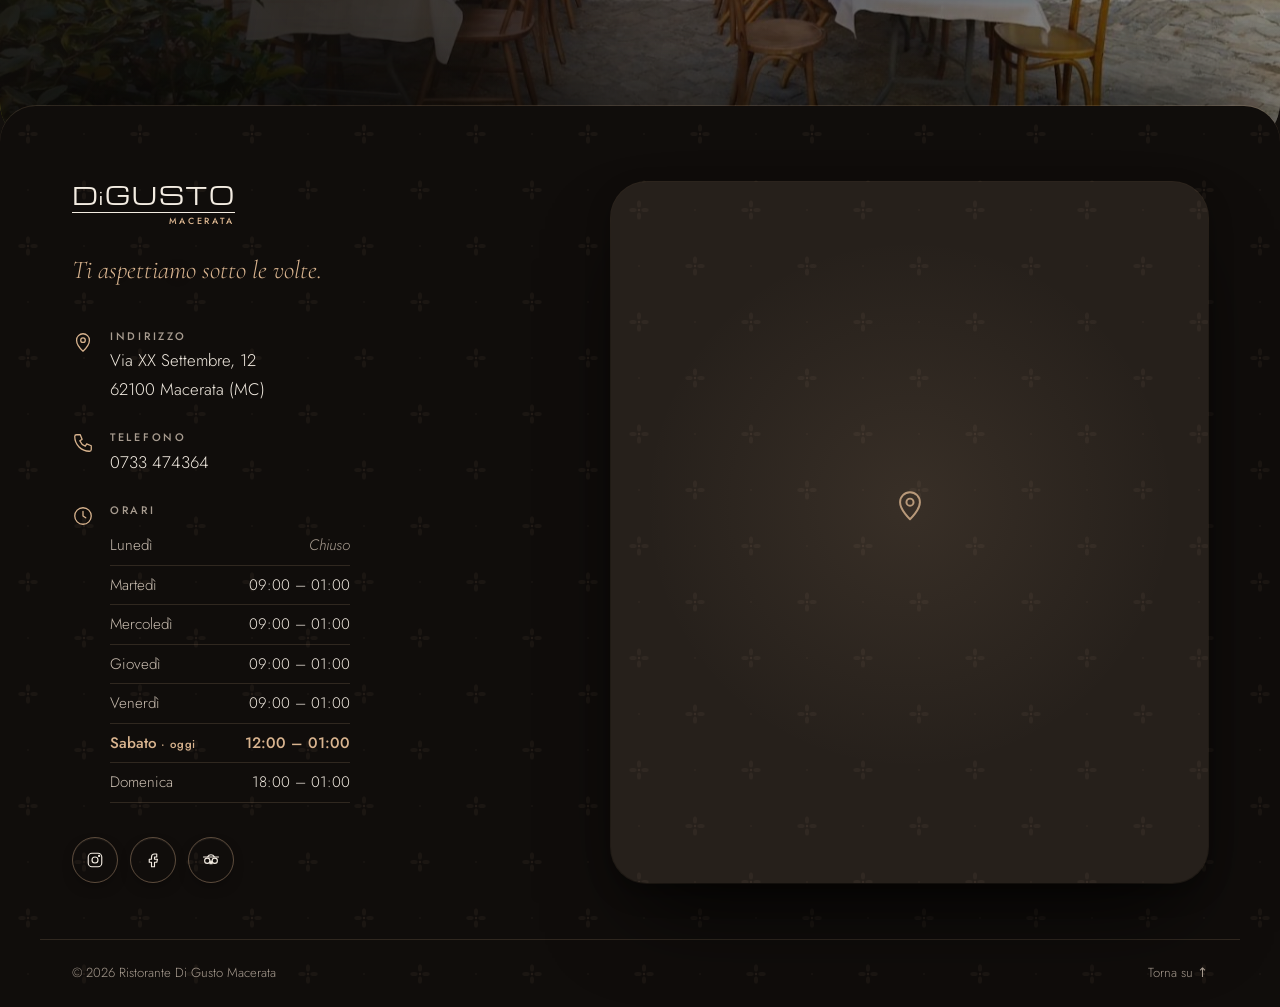
==== commit 9db0924c: "Risolti bug" ====
--- a/index.html
+++ b/index.html
@@ -73,8 +73,8 @@
           <span class="line"><em style="--i:2">il gusto si accende.</em></span>
         </h1>
         <p class="hero__lead intro" style="--i:4">
-          Cucina curata, aperitivi che diventano cene e cocktail fino a notte fonda.
-          Nel cuore del centro storico di Macerata, fino all'01:00.
+          Cucina curata, aperitivi che diventano cene e cocktail fino a tarda notte.
+          Nel cuore del centro storico di Macerata.
         </p>
         <div class="hero__ctas intro" style="--i:5">
           <a href="tel:+390733474364" class="btn btn--solid">Prenota un tavolo</a>
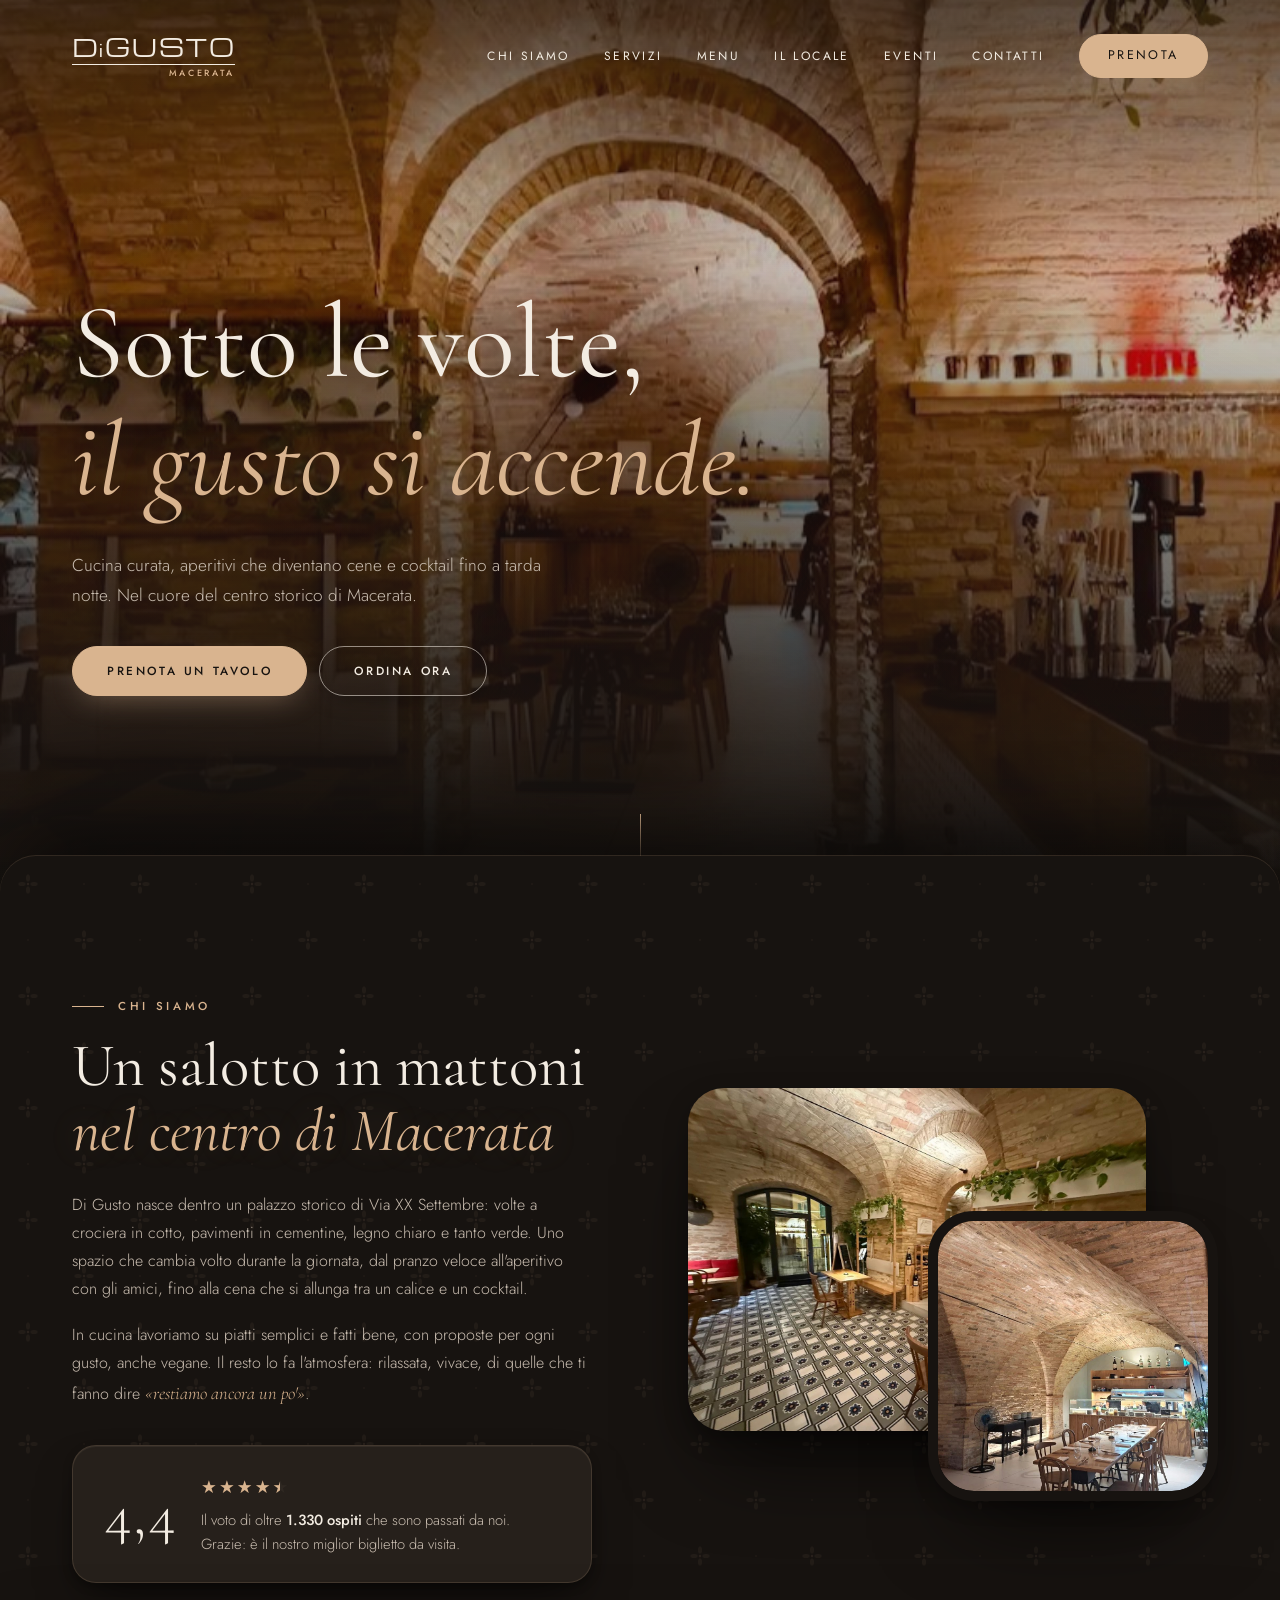
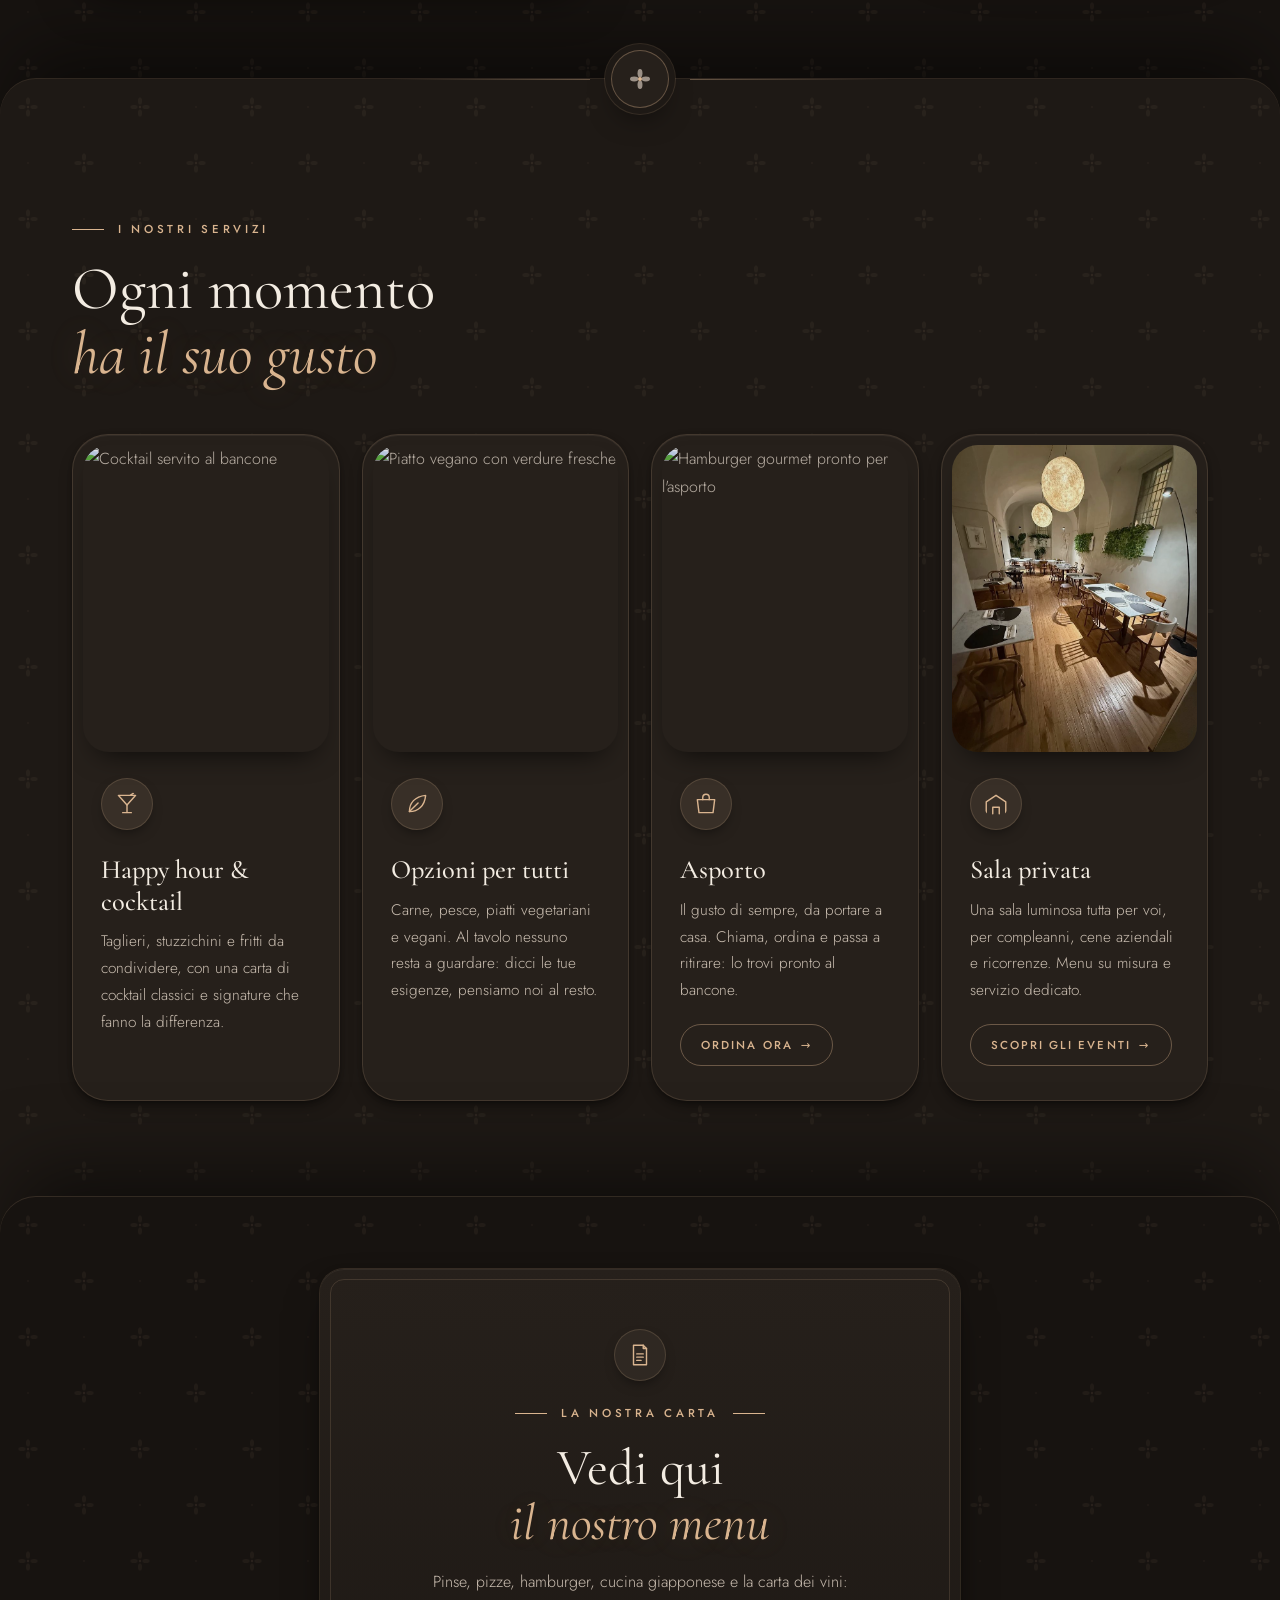
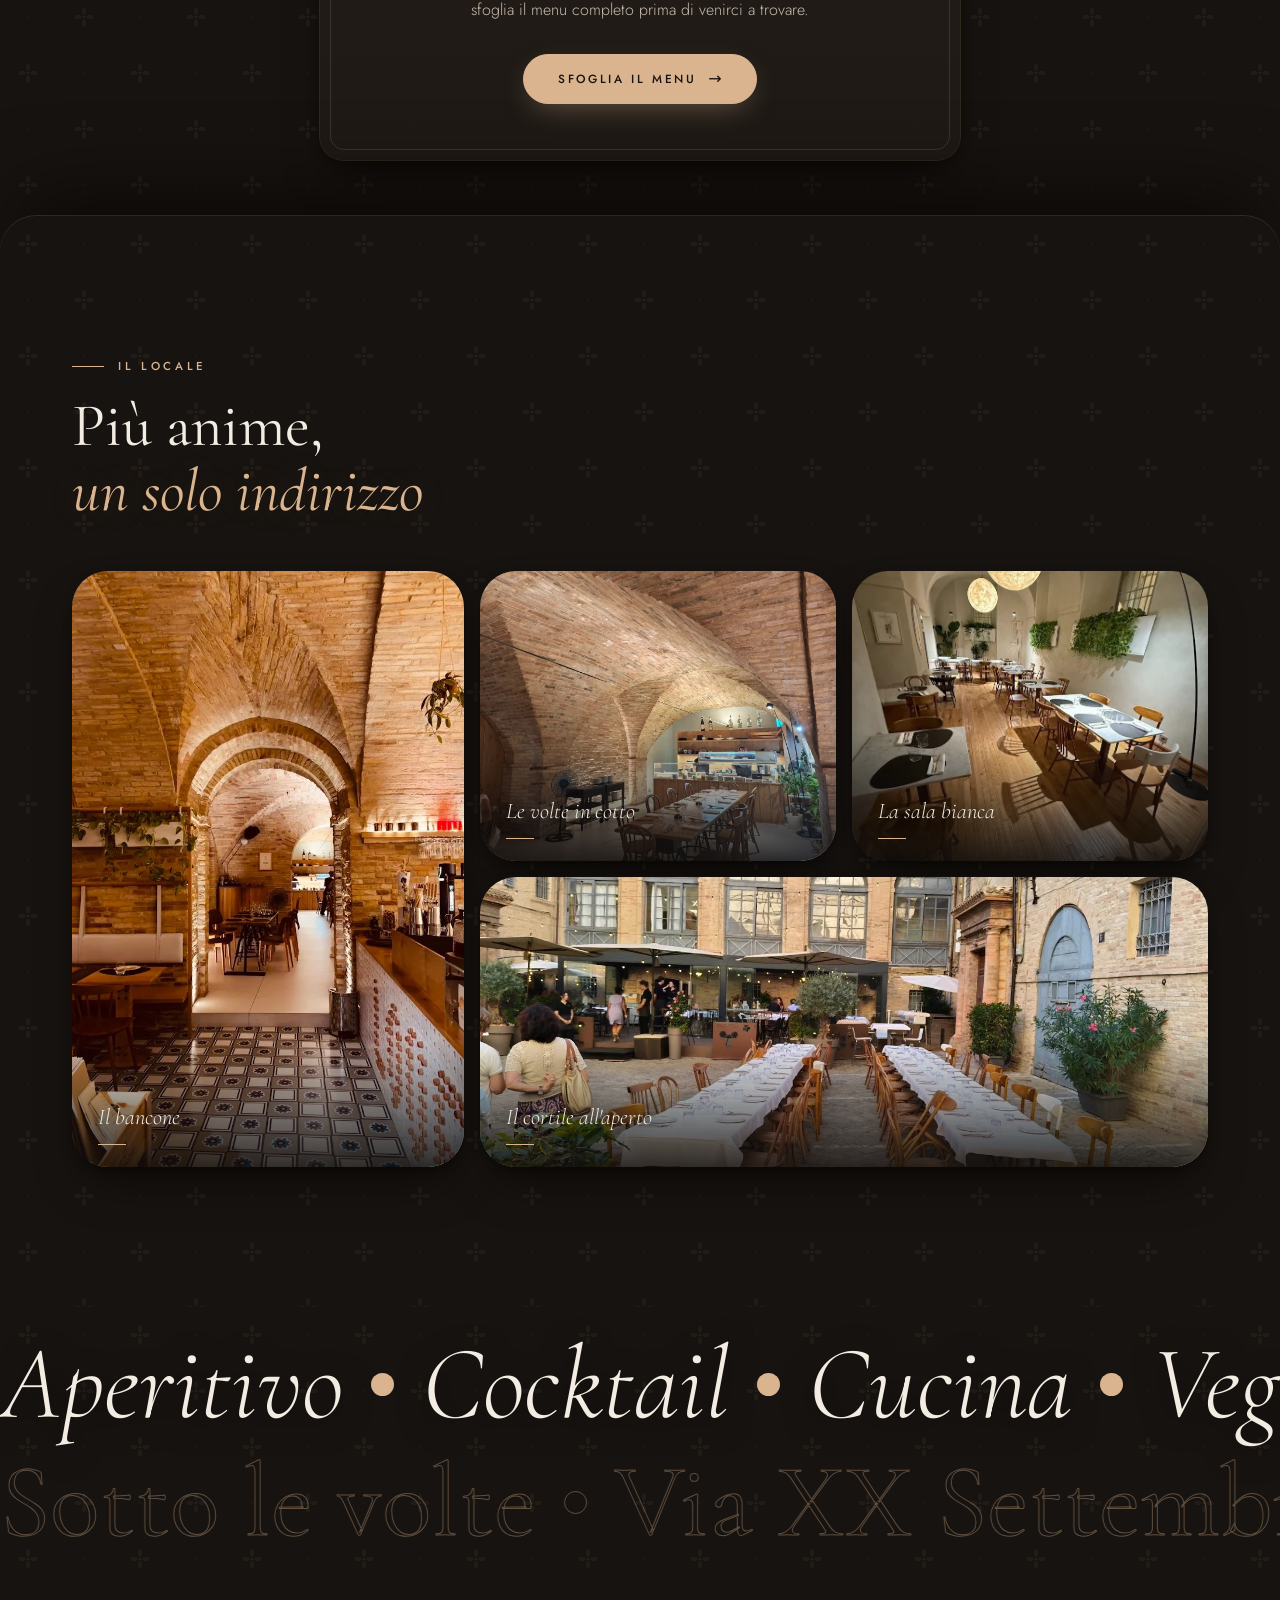
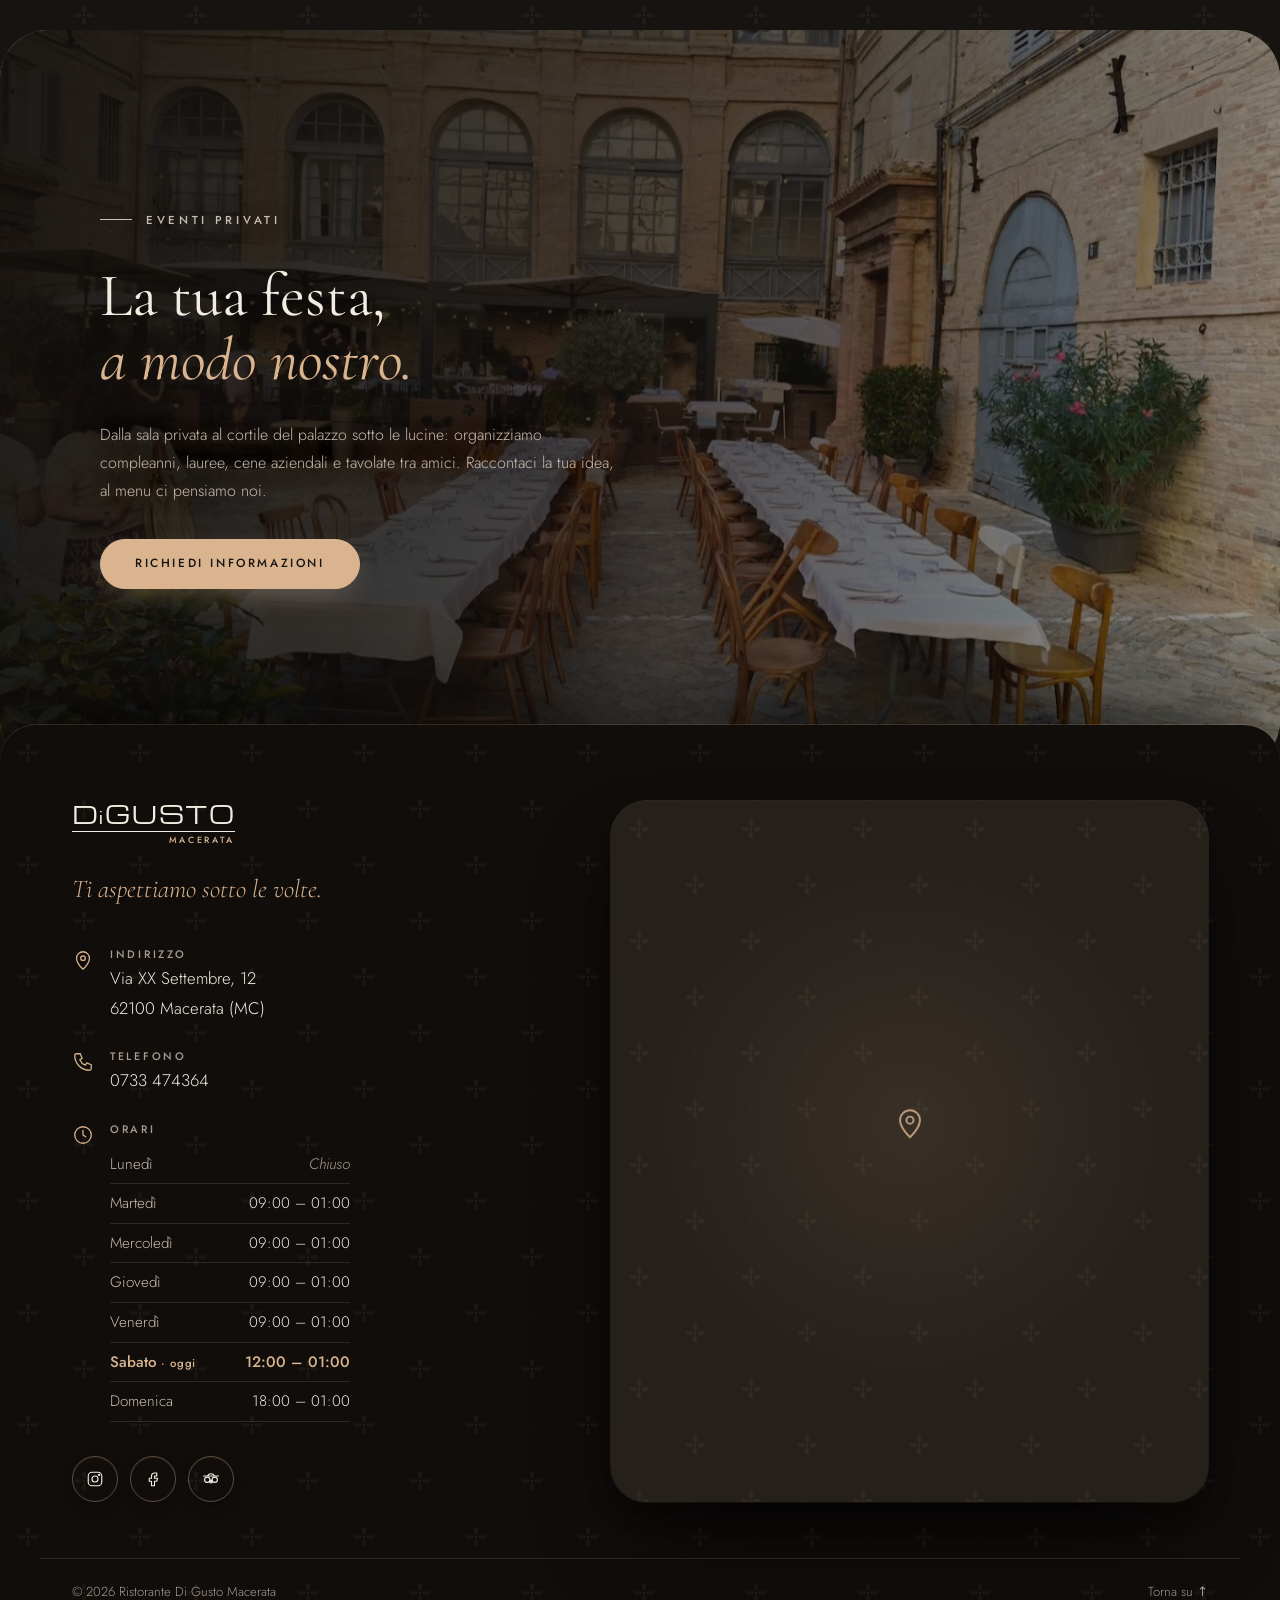
==== commit 12c2a001: "Modifiche menu" ====
--- a/index.html
+++ b/index.html
@@ -45,6 +45,7 @@
       <nav class="nav" id="nav" aria-label="Navigazione principale">
         <a href="#chi-siamo">Chi siamo</a>
         <a href="#servizi">Servizi</a>
+        <a href="menu.html">Menu</a>
         <a href="#galleria">Il locale</a>
         <a href="#eventi">Eventi</a>
         <a href="#contatti">Contatti</a>
@@ -113,7 +114,7 @@
                 <span class="rating__fill" style="width:88%">★★★★★</span>
                 <span class="rating__empty">★★★★★</span>
               </div>
-              <figcaption>Il voto di oltre <strong>1.330 ospiti</strong> che sono passati da noi.<br>Grazie: è il nostro
+              <figcaption>Il voto di oltre <a class="rating__link" href="https://www.google.com/maps/place/Ristorante+Di+Gusto+Macerata/@43.299054,13.4475356,17z/data=!4m8!3m7!1s0x132d8b554890a255:0x97264b199ea6edc0!8m2!3d43.2990501!4d13.4501105!9m1!1b1!16s%2Fg%2F11bwyvn1l1" target="_blank" rel="noopener" aria-label="1.330 ospiti: leggi tutte le recensioni su Google (si apre in una nuova scheda)"><strong>1.330 ospiti</strong></a> che sono passati da noi.<br>Grazie: è il nostro
                 miglior biglietto da visita.</figcaption>
             </div>
           </figure>
@@ -209,6 +210,25 @@
               <a href="#eventi" class="card__link">Scopri gli eventi <span class="arrow">→</span></a>
             </div>
           </article>
+        </div>
+      </div>
+    </section>
+
+    <!-- ============ MENU ============ -->
+    <section class="menu-cta section panel" id="menu">
+      <div class="container">
+        <div class="menu-cta__card reveal-group">
+          <svg class="menu-cta__icon" viewBox="0 0 24 24" aria-hidden="true">
+            <path d="M6 3h9l3 3v15H6z" />
+            <path d="M15 3v3h3M9 11h6M9 14h6M9 17h4" />
+          </svg>
+          <p class="eyebrow">La nostra carta</p>
+          <h2 class="title">Vedi qui<br><em>il nostro menu</em></h2>
+          <p class="menu-cta__lead">Pinse, pizze, hamburger, cucina giapponese e la carta dei vini: sfoglia il menu completo prima di venirci a trovare.
+          </p>
+          <a href="menu.html" class="btn btn--solid">
+            Sfoglia il menu <span class="arrow">→</span>
+          </a>
         </div>
       </div>
     </section>
--- a/styles.css
+++ b/styles.css
@@ -7,51 +7,57 @@
 
 :root {
   /* surfaces */
-  --bg:           #171310;
-  --bg-2:         #1E1915;
-  --surface:      #26201B;
-  --surface-2:    #2F2822;
-  --footer:       #100D0B;
+  --bg: #171310;
+  --bg-2: #1E1915;
+  --surface: #26201B;
+  --surface-2: #2F2822;
+  --footer: #100D0B;
 
   /* text (all ≥ 4.5:1 on --bg) */
-  --text:         #F3ECE2;
-  --text-muted:   #C9BDB0;
-  --text-soft:    #A89C90;
+  --text: #F3ECE2;
+  --text-muted: #C9BDB0;
+  --text-soft: #A89C90;
 
   /* brand */
-  --accent:       #D9B48F;  /* champagne brick light */
-  --accent-deep:  #C4956A;  /* lit brick */
-  --taupe:        #9C9187;  /* logo */
-
-  --line:         rgba(217, 180, 143, .16);
-  --line-strong:  rgba(217, 180, 143, .38);
-
-  --font-logo:    "Michroma", "Jost", sans-serif;
-  --font-serif:   "Cormorant Garamond", Georgia, serif;
-  --font-sans:    "Jost", system-ui, sans-serif;
-
-  --radius:       24px;
-  --radius-lg:    36px;
-  --shadow:       0 40px 80px -40px rgba(0, 0, 0, .75);
-
-  --gutter:       20px;
-  --header-h:     68px;
+  --accent: #D9B48F;
+  /* champagne brick light */
+  --accent-deep: #C4956A;
+  /* lit brick */
+  --taupe: #9C9187;
+  /* logo */
+
+  --line: rgba(217, 180, 143, .16);
+  --line-strong: rgba(217, 180, 143, .38);
+
+  --font-logo: "Michroma", "Jost", sans-serif;
+  --font-serif: "Cormorant Garamond", Georgia, serif;
+  --font-sans: "Jost", system-ui, sans-serif;
+
+  --radius: 24px;
+  --radius-lg: 36px;
+  --shadow: 0 40px 80px -40px rgba(0, 0, 0, .75);
+
+  --gutter: 20px;
+  --header-h: 68px;
 
   /* motion */
-  --ease-out:     cubic-bezier(.16, 1, .3, 1);   /* expo-out: entering */
-  --ease-in-out:  cubic-bezier(.65, 0, .35, 1);
-  --fast:         .25s;
-  --slow:         1.1s;
+  --ease-out: cubic-bezier(.16, 1, .3, 1);
+  /* expo-out: entering */
+  --ease-in-out: cubic-bezier(.65, 0, .35, 1);
+  --fast: .25s;
+  --slow: 1.1s;
 
   /* z-index scale */
-  --z-bar:        30;
-  --z-header:     40;
-  --z-progress:   50;
+  --z-bar: 30;
+  --z-header: 40;
+  --z-progress: 50;
 }
 
 *,
 *::before,
-*::after { box-sizing: border-box; }
+*::after {
+  box-sizing: border-box;
+}
 
 html {
   scroll-behavior: smooth;
@@ -71,9 +77,20 @@
   overflow-x: hidden;
 }
 
-img { display: block; max-width: 100%; }
-a { color: inherit; cursor: pointer; }
-::selection { background: var(--accent); color: var(--bg); }
+img {
+  display: block;
+  max-width: 100%;
+}
+
+a {
+  color: inherit;
+  cursor: pointer;
+}
+
+::selection {
+  background: var(--accent);
+  color: var(--bg);
+}
 
 :focus-visible {
   outline: 2px solid var(--accent);
@@ -88,7 +105,9 @@
   padding: 0 var(--gutter);
 }
 
-.section { padding: 88px 0; }
+.section {
+  padding: 88px 0;
+}
 
 /* ---------- Scroll progress ---------- */
 .progress {
@@ -113,6 +132,7 @@
   align-items: center;
   gap: 14px;
 }
+
 .eyebrow::before {
   content: "";
   width: 32px;
@@ -128,6 +148,7 @@
   color: var(--text);
   margin: 0 0 28px;
 }
+
 .title em,
 .hero__title em {
   font-style: italic;
@@ -154,6 +175,7 @@
   border: 1px solid transparent;
   transition: color var(--fast) var(--ease-out), border-color var(--fast) var(--ease-out), transform var(--fast) var(--ease-out);
 }
+
 .btn::before {
   content: "";
   position: absolute;
@@ -163,23 +185,42 @@
   transform: translateY(101%);
   transition: transform .45s var(--ease-out);
 }
-.btn:hover::before { transform: translateY(0); }
-.btn:active { transform: scale(.97); }
+
+.btn:hover::before {
+  transform: translateY(0);
+}
+
+.btn:active {
+  transform: scale(.97);
+}
 
 .btn--solid {
   background: var(--accent);
   color: var(--bg);
   border-color: var(--accent);
 }
-.btn--solid::before { background: var(--text); }
-.btn--solid:hover { border-color: var(--text); }
+
+.btn--solid::before {
+  background: var(--text);
+}
+
+.btn--solid:hover {
+  border-color: var(--text);
+}
 
 .btn--ghost {
   color: var(--text);
   border-color: rgba(243, 236, 226, .55);
 }
-.btn--ghost::before { background: var(--text); }
-.btn--ghost:hover { color: var(--bg); border-color: var(--text); }
+
+.btn--ghost::before {
+  background: var(--text);
+}
+
+.btn--ghost:hover {
+  color: var(--bg);
+  border-color: var(--text);
+}
 
 /* ---------- Logo (recreated from brand mark) ---------- */
 .logo {
@@ -190,6 +231,7 @@
   color: var(--text);
   line-height: 1;
 }
+
 .logo__word {
   font-family: var(--font-logo);
   font-size: 1.25rem;
@@ -198,7 +240,11 @@
   border-bottom: 1.5px solid currentColor;
   width: 100%;
 }
-.logo__i { font-size: .7em; }
+
+.logo__i {
+  font-size: .7em;
+}
+
 .logo__city {
   font-size: .5rem;
   font-weight: 500;
@@ -218,10 +264,12 @@
     box-shadow .5s var(--ease-out),
     transform .6s var(--ease-out);
 }
+
 .header.is-scrolled {
   background: rgba(23, 19, 16, .94);
   box-shadow: inset 0 -1px 0 var(--line);
 }
+
 /* backdrop-filter would trap the fixed nav drawer inside the header */
 .header.is-open {
   backdrop-filter: none;
@@ -249,6 +297,7 @@
   position: relative;
   z-index: 2;
 }
+
 .burger span {
   position: absolute;
   left: 10px;
@@ -257,10 +306,24 @@
   background: var(--text);
   transition: transform .5s var(--ease-out), top .5s var(--ease-out);
 }
-.burger span:first-child { top: 17px; }
-.burger span:last-child  { top: 26px; }
-.header.is-open .burger span:first-child { top: 21px; transform: rotate(45deg); }
-.header.is-open .burger span:last-child  { top: 21px; transform: rotate(-45deg); }
+
+.burger span:first-child {
+  top: 17px;
+}
+
+.burger span:last-child {
+  top: 26px;
+}
+
+.header.is-open .burger span:first-child {
+  top: 21px;
+  transform: rotate(45deg);
+}
+
+.header.is-open .burger span:last-child {
+  top: 21px;
+  transform: rotate(-45deg);
+}
 
 /* mobile nav drawer: curtain reveal + staggered links */
 .nav {
@@ -276,11 +339,13 @@
   visibility: hidden;
   transition: clip-path .7s var(--ease-in-out), visibility 0s .7s;
 }
+
 .header.is-open .nav {
   clip-path: inset(0 0 0 0);
   visibility: visible;
   transition: clip-path .7s var(--ease-in-out), visibility 0s;
 }
+
 .nav a {
   color: var(--text);
   text-decoration: none;
@@ -290,19 +355,27 @@
   transform: translateY(24px);
   transition: opacity .5s var(--ease-out), transform .6s var(--ease-out), color var(--fast);
 }
+
 .header.is-open .nav a {
   opacity: 1;
   transform: none;
   transition-delay: calc(.25s + var(--i, 0) * 60ms);
 }
-.nav a:hover { color: var(--accent); }
+
+.nav a:hover {
+  color: var(--accent);
+}
+
 .nav .nav__cta {
   font-family: var(--font-sans);
   font-size: .78rem;
   margin-top: 12px;
   color: var(--bg);
 }
-.nav .nav__cta:hover { color: var(--bg); }
+
+.nav .nav__cta:hover {
+  color: var(--bg);
+}
 
 /* ---------- Hero ---------- */
 .hero {
@@ -314,11 +387,13 @@
   overflow: hidden;
   background: var(--bg);
 }
+
 .hero__media {
   position: absolute;
   inset: -8% 0 0 0;
   will-change: transform;
 }
+
 .hero__bg {
   width: 100%;
   height: 100%;
@@ -328,15 +403,20 @@
   transform: scale(1.18);
   transition: opacity 1.4s var(--ease-out), transform 2.6s var(--ease-out);
 }
-.is-loaded .hero__bg { opacity: 1; transform: scale(1); }
+
+.is-loaded .hero__bg {
+  opacity: 1;
+  transform: scale(1);
+}
 
 .hero__overlay {
   position: absolute;
   inset: 0;
   background:
-    radial-gradient(120% 80% at 20% 100%, rgba(23,19,16,.92) 0%, rgba(23,19,16,.35) 60%, transparent 100%),
-    linear-gradient(180deg, rgba(23,19,16,.7) 0%, rgba(23,19,16,.2) 30%, rgba(23,19,16,.55) 70%, var(--bg) 100%);
-}
+    radial-gradient(120% 80% at 20% 100%, rgba(23, 19, 16, .92) 0%, rgba(23, 19, 16, .35) 60%, transparent 100%),
+    linear-gradient(180deg, rgba(23, 19, 16, .7) 0%, rgba(23, 19, 16, .2) 30%, rgba(23, 19, 16, .55) 70%, var(--bg) 100%);
+}
+
 .hero__content {
   position: relative;
   will-change: transform, opacity;
@@ -345,6 +425,7 @@
   margin: 0 auto;
   padding: 0 var(--gutter) 100px;
 }
+
 .hero__title {
   font-family: var(--font-serif);
   font-weight: 400;
@@ -353,19 +434,24 @@
   margin: 0 0 24px;
   color: var(--text);
 }
+
 /* masked line reveal */
 .hero__title .line {
   display: block;
   overflow: hidden;
   padding-bottom: .1em;
 }
-.hero__title .line > * {
+
+.hero__title .line>* {
   display: inline-block;
   transform: translateY(110%);
   transition: transform 1.3s var(--ease-out);
   transition-delay: calc(.35s + var(--i) * .14s);
 }
-.is-loaded .hero__title .line > * { transform: none; }
+
+.is-loaded .hero__title .line>* {
+  transform: none;
+}
 
 .hero__lead {
   max-width: 480px;
@@ -373,6 +459,7 @@
   color: var(--text-muted);
   margin: 0 0 36px;
 }
+
 .hero__ctas {
   display: flex;
   flex-direction: column;
@@ -386,7 +473,11 @@
   transition: opacity 1s var(--ease-out), transform 1.2s var(--ease-out);
   transition-delay: calc(.35s + var(--i) * .14s);
 }
-.is-loaded .intro { opacity: 1; transform: none; }
+
+.is-loaded .intro {
+  opacity: 1;
+  transform: none;
+}
 
 .hero__scroll {
   position: absolute;
@@ -409,7 +500,11 @@
     box-shadow .5s var(--ease-out);
   transition-delay: var(--d, 0s);
 }
-.reveal.is-visible { opacity: 1; transform: none; }
+
+.reveal.is-visible {
+  opacity: 1;
+  transform: none;
+}
 
 /* images unveiled by a curtain that lifts away.
    The element itself is never clipped: a clip-path on the observed
@@ -421,6 +516,7 @@
   overflow: hidden;
   border-radius: var(--radius-lg);
 }
+
 .reveal--clip::after {
   content: "";
   position: absolute;
@@ -432,15 +528,22 @@
   transition: transform .65s var(--ease-in-out);
   transition-delay: var(--d, 0s);
 }
-.reveal--clip.is-visible::after { transform: scaleY(0); }
-.reveal--clip > img {
+
+.reveal--clip.is-visible::after {
+  transform: scaleY(0);
+}
+
+.reveal--clip>img {
   transition: transform .9s var(--ease-out);
   transition-delay: var(--d, 0s);
 }
-.reveal--clip:not(.is-visible) > img { transform: scale(1.08); }
+
+.reveal--clip:not(.is-visible)>img {
+  transform: scale(1.08);
+}
 
 /* groups: children cascade in with a soft blur */
-.reveal-group > * {
+.reveal-group>* {
   opacity: 0;
   transform: translateY(28px);
   transition:
@@ -448,31 +551,65 @@
     transform .8s var(--ease-out);
   transition-delay: calc(var(--i, 0) * 70ms);
 }
-.reveal-group.is-visible > * { opacity: 1; transform: none; }
+
+.reveal-group.is-visible>* {
+  opacity: 1;
+  transform: none;
+}
 
 /* ---------- Panels: sections rise over the previous one like sheets ---------- */
 .panel {
   position: relative;
   margin-top: -44px;
   border-radius: var(--radius-lg) var(--radius-lg) 0 0;
-  box-shadow: 0 -1px 0 var(--line), 0 -40px 80px -20px rgba(0,0,0,.55);
+  box-shadow: 0 -1px 0 var(--line), 0 -40px 80px -20px rgba(0, 0, 0, .55);
   transform-origin: 50% 0;
 }
-.about   { z-index: 1; }
-.services { z-index: 2; }
-.gallery { z-index: 3; }
-.marquee { z-index: 4; }
-.events  { z-index: 5; }
-.footer  { z-index: 6; }
+
+.about {
+  z-index: 1;
+}
+
+.services {
+  z-index: 2;
+}
+
+.gallery {
+  z-index: 3;
+}
+
+.marquee {
+  z-index: 4;
+}
+
+.events {
+  z-index: 5;
+}
+
+.footer {
+  z-index: 6;
+}
 
 /* ---------- About ---------- */
-.about { background: var(--bg); }
+.about {
+  background: var(--bg);
+}
+
 .about__grid {
   display: grid;
   gap: 60px;
 }
-.about__text p { margin: 0 0 18px; max-width: 560px; }
-.about__text p em { font-family: var(--font-serif); font-size: 1.15em; color: var(--accent); }
+
+.about__text p {
+  margin: 0 0 18px;
+  max-width: 560px;
+}
+
+.about__text p em {
+  font-family: var(--font-serif);
+  font-size: 1.15em;
+  color: var(--accent);
+}
 
 .rating {
   margin: 36px 0 0;
@@ -485,6 +622,7 @@
   border-radius: var(--radius);
   box-shadow: var(--shadow);
 }
+
 .rating__score {
   font-family: var(--font-serif);
   font-size: 3.8rem;
@@ -492,6 +630,7 @@
   color: var(--text);
   font-variant-numeric: tabular-nums;
 }
+
 .rating__stars {
   position: relative;
   display: inline-block;
@@ -499,7 +638,11 @@
   letter-spacing: .12em;
   margin-bottom: 6px;
 }
-.rating__empty { color: var(--surface-2); }
+
+.rating__empty {
+  color: var(--surface-2);
+}
+
 .rating__fill {
   position: absolute;
   inset: 0 auto 0 0;
@@ -507,22 +650,48 @@
   white-space: nowrap;
   color: var(--accent);
 }
-.rating figcaption { font-size: .92rem; line-height: 1.6; }
-.rating strong { font-weight: 500; color: var(--text); }
+
+.rating figcaption {
+  font-size: .92rem;
+  line-height: 1.6;
+}
+
+.rating strong {
+  font-weight: 500;
+  color: var(--text);
+}
+
+/* "1.330 ospiti" opens the Google reviews: looks like the plain text, lights up on hover */
+.rating__link {
+  color: inherit;
+  text-decoration: none;
+}
+
+.rating__link strong {
+  transition: color var(--fast) var(--ease-out);
+}
+
+.rating__link:hover strong,
+.rating__link:focus-visible strong {
+  color: var(--accent);
+}
 
 .about__media {
   position: relative;
   padding-bottom: 60px;
 }
+
 .about__frame img {
   width: 100%;
   height: 100%;
   object-fit: cover;
 }
+
 .about__frame--main {
   width: 88%;
   aspect-ratio: 4 / 3;
 }
+
 .about__frame--small {
   position: absolute !important;
   right: 0;
@@ -548,7 +717,11 @@
   opacity: 1;
   pointer-events: none;
 }
-.ornament.reveal { transform: translateY(-50%); }
+
+.ornament.reveal {
+  transform: translateY(-50%);
+}
+
 .ornament span {
   flex: 0 1 200px;
   height: 1px;
@@ -557,7 +730,12 @@
   transform-origin: right;
   transition: transform 1.4s var(--ease-out) .2s;
 }
-.ornament span:last-child { transform-origin: left; background: linear-gradient(270deg, transparent, var(--line-strong)); }
+
+.ornament span:last-child {
+  transform-origin: left;
+  background: linear-gradient(270deg, transparent, var(--line-strong));
+}
+
 .ornament i {
   width: 56px;
   height: 56px;
@@ -569,17 +747,30 @@
   opacity: 0;
   transition: transform 1.4s var(--ease-out), opacity 1s var(--ease-out);
 }
-.ornament.is-visible span { transform: scaleX(1); }
-.ornament.is-visible i { transform: none; opacity: 1; }
+
+.ornament.is-visible span {
+  transform: scaleX(1);
+}
+
+.ornament.is-visible i {
+  transform: none;
+  opacity: 1;
+}
 
 /* ---------- Services ---------- */
-.services { background: var(--bg-2); }
-.section__head { margin-bottom: 48px; }
+.services {
+  background: var(--bg-2);
+}
+
+.section__head {
+  margin-bottom: 48px;
+}
 
 .cards {
   display: grid;
   gap: 22px;
 }
+
 .card {
   position: relative;
   background: var(--surface);
@@ -596,6 +787,7 @@
     box-shadow .5s var(--ease-out);
   transition-delay: var(--d, 0s);
 }
+
 /* soft light that follows the cursor */
 .card::after {
   content: "";
@@ -604,10 +796,16 @@
   border-radius: inherit;
   pointer-events: none;
   opacity: 0;
-  background: radial-gradient(420px circle at var(--mx, 50%) var(--my, 0%), rgba(217,180,143,.10), transparent 60%);
+  background: radial-gradient(420px circle at var(--mx, 50%) var(--my, 0%), rgba(217, 180, 143, .10), transparent 60%);
   transition: opacity .4s var(--ease-out);
 }
-.card__media { overflow: hidden; aspect-ratio: 16 / 10; border-radius: calc(var(--radius-lg) - 10px); }
+
+.card__media {
+  overflow: hidden;
+  aspect-ratio: 16 / 10;
+  border-radius: calc(var(--radius-lg) - 10px);
+}
+
 .card__media img {
   width: 100%;
   height: 100%;
@@ -615,7 +813,11 @@
   filter: saturate(.9) brightness(.92);
   transition: transform 1.2s var(--ease-out), filter .6s var(--ease-out);
 }
-.card__body { padding: 26px 18px 24px; }
+
+.card__body {
+  padding: 26px 18px 24px;
+}
+
 .card__icon {
   width: 52px;
   height: 52px;
@@ -630,6 +832,7 @@
   margin-bottom: 16px;
   transition: background .4s var(--ease-out), stroke .4s var(--ease-out), transform .6s var(--ease-out);
 }
+
 .card h3 {
   font-family: var(--font-serif);
   font-weight: 500;
@@ -638,7 +841,12 @@
   color: var(--text);
   margin: 0 0 10px;
 }
-.card p { margin: 0; font-size: .96rem; }
+
+.card p {
+  margin: 0;
+  font-size: .96rem;
+}
+
 .card__link {
   position: relative;
   z-index: 1;
@@ -657,9 +865,20 @@
   padding: 10px 20px;
   transition: background var(--fast) var(--ease-out), color var(--fast) var(--ease-out), border-color var(--fast) var(--ease-out);
 }
-.card__link .arrow { transition: transform .4s var(--ease-out); }
-.card__link:hover { background: var(--accent); border-color: var(--accent); color: var(--bg); }
-.card__link:hover .arrow { transform: translateX(4px); }
+
+.card__link .arrow {
+  transition: transform .4s var(--ease-out);
+}
+
+.card__link:hover {
+  background: var(--accent);
+  border-color: var(--accent);
+  color: var(--bg);
+}
+
+.card__link:hover .arrow {
+  transform: translateX(4px);
+}
 
 @media (hover: hover) {
   .card.is-visible:hover {
@@ -668,17 +887,33 @@
     box-shadow: var(--shadow);
     transition-delay: 0s;
   }
-  .card:hover::after { opacity: 1; }
-  .card:hover .card__media img { transform: scale(1.07); filter: saturate(1) brightness(1); }
-  .card:hover .card__icon { background: var(--accent); stroke: var(--bg); transform: rotate(-8deg); }
+
+  .card:hover::after {
+    opacity: 1;
+  }
+
+  .card:hover .card__media img {
+    transform: scale(1.07);
+    filter: saturate(1) brightness(1);
+  }
+
+  .card:hover .card__icon {
+    background: var(--accent);
+    stroke: var(--bg);
+    transform: rotate(-8deg);
+  }
 }
 
 /* ---------- Gallery ---------- */
-.gallery { background: var(--bg); }
+.gallery {
+  background: var(--bg);
+}
+
 .gallery__grid {
   display: grid;
   gap: 12px;
 }
+
 .gallery__item {
   position: relative;
   margin: 0;
@@ -687,11 +922,13 @@
   border-radius: var(--radius-lg);
   background: var(--surface);
 }
+
 .gallery__item img {
   width: 100%;
   height: 100%;
   object-fit: cover;
 }
+
 .gallery__item figcaption {
   position: absolute;
   left: 0;
@@ -702,8 +939,9 @@
   font-style: italic;
   font-size: 1.4rem;
   color: var(--text);
-  background: linear-gradient(transparent, rgba(16,13,11,.85));
-}
+  background: linear-gradient(transparent, rgba(16, 13, 11, .85));
+}
+
 .gallery__item figcaption::after {
   content: "";
   display: block;
@@ -713,9 +951,15 @@
   background: var(--accent);
   transition: width .6s var(--ease-out);
 }
+
 @media (hover: hover) {
-  .gallery__item.is-visible:hover img { transform: scale(1.06); }
-  .gallery__item:hover figcaption::after { width: 72px; }
+  .gallery__item.is-visible:hover img {
+    transform: scale(1.06);
+  }
+
+  .gallery__item:hover figcaption::after {
+    width: 72px;
+  }
 }
 
 /* ---------- Marquee (moves with scroll, not on its own) ---------- */
@@ -727,6 +971,7 @@
   display: grid;
   gap: 4px;
 }
+
 .marquee__row {
   display: flex;
   align-items: center;
@@ -741,11 +986,13 @@
   transform: translateX(-25%);
   will-change: transform;
 }
+
 .marquee__row--outline {
   font-style: normal;
   color: transparent;
   -webkit-text-stroke: 1px var(--line-strong);
 }
+
 .marquee__row i {
   width: .22em;
   height: .22em;
@@ -753,7 +1000,11 @@
   border-radius: 50%;
   background: var(--accent);
 }
-.marquee__row--outline i { background: none; border: 1px solid var(--line-strong); }
+
+.marquee__row--outline i {
+  background: none;
+  border: 1px solid var(--line-strong);
+}
 
 /* ---------- Events ---------- */
 .events {
@@ -764,6 +1015,7 @@
   background: var(--bg);
   border-radius: var(--radius-lg);
 }
+
 .events__bg {
   position: absolute;
   left: 0;
@@ -773,13 +1025,22 @@
   object-fit: cover;
   will-change: transform;
 }
+
 .events__overlay {
   position: absolute;
   inset: 0;
-  background: linear-gradient(100deg, rgba(16,13,11,.94) 0%, rgba(16,13,11,.78) 45%, rgba(16,13,11,.4) 100%);
-}
-.events__content { position: relative; }
-.events__content p { max-width: 520px; margin: 0 0 34px; color: var(--text-muted); }
+  background: linear-gradient(100deg, rgba(16, 13, 11, .94) 0%, rgba(16, 13, 11, .78) 45%, rgba(16, 13, 11, .4) 100%);
+}
+
+.events__content {
+  position: relative;
+}
+
+.events__content p {
+  max-width: 520px;
+  margin: 0 0 34px;
+  color: var(--text-muted);
+}
 
 /* ---------- Footer ---------- */
 .footer {
@@ -787,12 +1048,20 @@
   color: var(--text-muted);
   padding-top: 76px;
 }
+
 .footer__grid {
   display: grid;
   gap: 48px;
 }
-.logo--footer { align-items: flex-start; }
-.logo--footer .logo__city { align-self: flex-end; }
+
+.logo--footer {
+  align-items: flex-start;
+}
+
+.logo--footer .logo__city {
+  align-self: flex-end;
+}
+
 .footer__claim {
   font-family: var(--font-serif);
   font-style: italic;
@@ -808,7 +1077,13 @@
   display: grid;
   gap: 24px;
 }
-.contact li { display: flex; gap: 16px; align-items: flex-start; }
+
+.contact li {
+  display: flex;
+  gap: 16px;
+  align-items: flex-start;
+}
+
 .contact svg {
   flex: none;
   width: 22px;
@@ -820,7 +1095,12 @@
   stroke-linejoin: round;
   margin-top: 4px;
 }
-.contact div { display: flex; flex-direction: column; }
+
+.contact div {
+  display: flex;
+  flex-direction: column;
+}
+
 .contact a {
   align-self: flex-start;
   text-decoration: none;
@@ -829,7 +1109,12 @@
   background: linear-gradient(var(--accent), var(--accent)) 0 100% / 0 1px no-repeat;
   transition: background-size .5s var(--ease-out), color var(--fast);
 }
-.contact a:hover { color: var(--accent); background-size: 100% 1px; }
+
+.contact a:hover {
+  color: var(--accent);
+  background-size: 100% 1px;
+}
+
 .contact__label {
   font-size: .68rem;
   font-weight: 500;
@@ -844,6 +1129,7 @@
   font-size: .95rem;
   min-width: 240px;
 }
+
 .hours th,
 .hours td {
   padding: 6px 0;
@@ -852,17 +1138,35 @@
   text-align: left;
   color: var(--text-muted);
 }
-.hours td { text-align: right; padding-left: 24px; color: var(--text); }
-.hours tr.is-closed td { color: var(--text-soft); font-style: italic; }
+
+.hours td {
+  text-align: right;
+  padding-left: 24px;
+  color: var(--text);
+}
+
+.hours tr.is-closed td {
+  color: var(--text-soft);
+  font-style: italic;
+}
+
 .hours tr.is-today th,
-.hours tr.is-today td { color: var(--accent); font-weight: 500; }
+.hours tr.is-today td {
+  color: var(--accent);
+  font-weight: 500;
+}
+
 .hours tr.is-today th::after {
   content: " · oggi";
   font-size: .75em;
   letter-spacing: .08em;
 }
 
-.social { display: flex; gap: 12px; }
+.social {
+  display: flex;
+  gap: 12px;
+}
+
 .social a {
   width: 46px;
   height: 46px;
@@ -873,7 +1177,14 @@
   color: var(--text);
   transition: background var(--fast) var(--ease-out), border-color var(--fast) var(--ease-out), color var(--fast), transform .4s var(--ease-out);
 }
-.social a:hover { background: var(--accent); border-color: var(--accent); color: var(--bg); transform: translateY(-3px); }
+
+.social a:hover {
+  background: var(--accent);
+  border-color: var(--accent);
+  color: var(--bg);
+  transform: translateY(-3px);
+}
+
 .social svg {
   width: 18px;
   height: 18px;
@@ -890,6 +1201,7 @@
   border-radius: var(--radius-lg);
   overflow: hidden;
 }
+
 .footer__map iframe {
   display: block;
   width: 100%;
@@ -912,33 +1224,62 @@
   font-size: .82rem;
   color: var(--text-soft);
 }
-.footer__bottom a { text-decoration: none; transition: color var(--fast); }
-.footer__bottom a:hover { color: var(--accent); }
+
+.footer__bottom a {
+  text-decoration: none;
+  transition: color var(--fast);
+}
+
+.footer__bottom a:hover {
+  color: var(--accent);
+}
 
 /* =========================================================
    Tablet ≥ 640px
    ========================================================= */
 @media (min-width: 640px) {
-  :root { --gutter: 32px; }
-
-  .hero__ctas { flex-direction: row; }
-  .cards { grid-template-columns: repeat(2, 1fr); }
-
-  .gallery__grid { grid-template-columns: repeat(2, 1fr); }
-  .gallery__item--wide { grid-column: span 2; aspect-ratio: 21 / 9; }
+  :root {
+    --gutter: 32px;
+  }
+
+  .hero__ctas {
+    flex-direction: row;
+  }
+
+  .cards {
+    grid-template-columns: repeat(2, 1fr);
+  }
+
+  .gallery__grid {
+    grid-template-columns: repeat(2, 1fr);
+  }
+
+  .gallery__item--wide {
+    grid-column: span 2;
+    aspect-ratio: 21 / 9;
+  }
 }
 
 /* =========================================================
    Desktop ≥ 1024px
    ========================================================= */
 @media (min-width: 1024px) {
-  :root { --header-h: 84px; }
-
-
-  .section { padding: 140px 0; }
-
-  .logo__word { font-size: 1.5rem; }
-  .logo__city { font-size: .56rem; }
+  :root {
+    --header-h: 84px;
+  }
+
+
+  .section {
+    padding: 140px 0;
+  }
+
+  .logo__word {
+    font-size: 1.5rem;
+  }
+
+  .logo__city {
+    font-size: .56rem;
+  }
 
   /* floating pill header */
   .header {
@@ -949,10 +1290,19 @@
     margin: 0 auto;
     border-radius: 999px;
   }
-  .header.is-scrolled { box-shadow: inset 0 0 0 1px var(--line), var(--shadow); }
-  html { scroll-padding-top: calc(var(--header-h) + 28px); }
-
-  .burger { display: none; }
+
+  .header.is-scrolled {
+    box-shadow: inset 0 0 0 1px var(--line), var(--shadow);
+  }
+
+  html {
+    scroll-padding-top: calc(var(--header-h) + 28px);
+  }
+
+  .burger {
+    display: none;
+  }
+
   .nav {
     position: static;
     flex-direction: row;
@@ -961,6 +1311,7 @@
     clip-path: none;
     visibility: visible;
   }
+
   .nav a {
     font-family: var(--font-sans);
     font-size: .75rem;
@@ -971,6 +1322,7 @@
     opacity: 1;
     transform: none;
   }
+
   .nav a:not(.btn)::after {
     content: "";
     position: absolute;
@@ -983,12 +1335,30 @@
     transform-origin: right;
     transition: transform .45s var(--ease-out);
   }
-  .nav a:not(.btn):hover::after { transform: scaleX(1); transform-origin: left; }
-  .nav .nav__cta { margin: 0; min-height: 44px; padding: 0 28px; }
-
-  .hero { align-items: center; }
-  .hero__content { padding-bottom: 0; padding-top: var(--header-h); }
-  .hero__scroll { display: block; }
+
+  .nav a:not(.btn):hover::after {
+    transform: scaleX(1);
+    transform-origin: left;
+  }
+
+  .nav .nav__cta {
+    margin: 0;
+    min-height: 44px;
+    padding: 0 28px;
+  }
+
+  .hero {
+    align-items: center;
+  }
+
+  .hero__content {
+    padding-bottom: 0;
+    padding-top: var(--header-h);
+  }
+
+  .hero__scroll {
+    display: block;
+  }
 
   .about__grid {
     grid-template-columns: 1fr 1fr;
@@ -996,54 +1366,113 @@
     gap: 96px;
   }
 
-  .cards { grid-template-columns: repeat(4, 1fr); }
-  .card__media { aspect-ratio: 4 / 5; }
+  .cards {
+    grid-template-columns: repeat(4, 1fr);
+  }
+
+  .card__media {
+    aspect-ratio: 4 / 5;
+  }
 
   .gallery__grid {
     grid-template-columns: 1.1fr 1fr 1fr;
     grid-auto-rows: 290px;
     gap: 16px;
   }
-  .gallery__item { aspect-ratio: auto; }
-  .gallery__item--tall { grid-row: span 2; }
-  .gallery__item--wide { grid-column: span 2; aspect-ratio: auto; }
-
-  .events { padding: 180px 0; border-radius: 48px; }
-  .events__content { padding: 0 60px; }
+
+  .gallery__item {
+    aspect-ratio: auto;
+  }
+
+  .gallery__item--tall {
+    grid-row: span 2;
+  }
+
+  .gallery__item--wide {
+    grid-column: span 2;
+    aspect-ratio: auto;
+  }
+
+  .events {
+    padding: 180px 0;
+    border-radius: 48px;
+  }
+
+  .events__content {
+    padding: 0 60px;
+  }
 
   .footer__grid {
     grid-template-columns: 1fr 1.3fr;
     gap: 80px;
   }
-  .footer__map, .footer__map iframe { min-height: 460px; }
+
+  .footer__map,
+  .footer__map iframe {
+    min-height: 460px;
+  }
 }
 
 /* ---------- Reduced motion: show everything, no movement ---------- */
 @media (prefers-reduced-motion: reduce) {
-  html { scroll-behavior: auto; }
-  *, *::before, *::after {
+  html {
+    scroll-behavior: auto;
+  }
+
+  *,
+  *::before,
+  *::after {
     animation: none !important;
     transition-duration: .01ms !important;
     transition-delay: 0s !important;
   }
-  .reveal, .reveal-group > *, .intro, .hero__bg, .hero__title .line > *,
-  .ornament span, .ornament i {
+
+  .reveal,
+  .reveal-group>*,
+  .intro,
+  .hero__bg,
+  .hero__title .line>*,
+  .ornament span,
+  .ornament i {
     opacity: 1 !important;
     transform: none !important;
     filter: none !important;
   }
-  .hero__media, .events__bg, .panel, .marquee__row, .hero__content { transform: none !important; }
-  .hero__content { opacity: 1 !important; }
-  .events { transform: none !important; }
-  .reveal--clip::after { transform: scaleY(0) !important; }
-  .reveal--clip > img { transform: none !important; }
-  .ornament.reveal { transform: translateY(-50%) !important; }
+
+  .hero__media,
+  .events__bg,
+  .panel,
+  .marquee__row,
+  .hero__content {
+    transform: none !important;
+  }
+
+  .hero__content {
+    opacity: 1 !important;
+  }
+
+  .events {
+    transform: none !important;
+  }
+
+  .reveal--clip::after {
+    transform: scaleY(0) !important;
+  }
+
+  .reveal--clip>img {
+    transform: none !important;
+  }
+
+  .ornament.reveal {
+    transform: translateY(-50%) !important;
+  }
 }
 
 /* ---------- Background pattern: cement-tile flowers, barely visible ---------- */
 :root {
   --pattern: url("data:image/svg+xml,%3Csvg xmlns='http://www.w3.org/2000/svg' width='112' height='112' viewBox='0 0 112 112'%3E%3Cdefs%3E%3Cg id='f'%3E%3Cellipse cx='0' cy='-6' rx='2' ry='3.6'/%3E%3Cellipse cx='0' cy='6' rx='2' ry='3.6'/%3E%3Cellipse cx='-6' cy='0' rx='3.6' ry='2'/%3E%3Cellipse cx='6' cy='0' rx='3.6' ry='2'/%3E%3C/g%3E%3C/defs%3E%3Cg fill='%23D9B48F' fill-opacity='.055'%3E%3Cuse href='%23f' x='28' y='28'/%3E%3Cuse href='%23f' x='84' y='84'/%3E%3C/g%3E%3Cg fill='%23D9B48F' fill-opacity='.09'%3E%3Ccircle cx='28' cy='28' r='1.2'/%3E%3Ccircle cx='84' cy='84' r='1.2'/%3E%3Ccircle cx='84' cy='28' r='.7'/%3E%3Ccircle cx='28' cy='84' r='.7'/%3E%3C/g%3E%3C/svg%3E");
 }
+
 body,
 .about,
 .services,
@@ -1056,67 +1485,137 @@
 
 /* ---------- Elevation: warm, soft shadows + a faint top highlight ---------- */
 :root {
-  --glint:      inset 0 1px 0 rgba(255, 238, 214, .06);
-  --elev-1:     0 2px 4px rgba(0,0,0,.25), 0 8px 18px -6px rgba(0,0,0,.45);
-  --elev-2:     0 4px 10px rgba(0,0,0,.28), 0 24px 48px -16px rgba(0,0,0,.6);
-  --elev-3:     0 10px 24px rgba(0,0,0,.32), 0 48px 90px -28px rgba(0,0,0,.75);
-  --glow:       0 10px 30px -10px rgba(217,180,143,.45);
+  --glint: inset 0 1px 0 rgba(255, 238, 214, .06);
+  --elev-1: 0 2px 4px rgba(0, 0, 0, .25), 0 8px 18px -6px rgba(0, 0, 0, .45);
+  --elev-2: 0 4px 10px rgba(0, 0, 0, .28), 0 24px 48px -16px rgba(0, 0, 0, .6);
+  --elev-3: 0 10px 24px rgba(0, 0, 0, .32), 0 48px 90px -28px rgba(0, 0, 0, .75);
+  --glow: 0 10px 30px -10px rgba(217, 180, 143, .45);
 }
 
 /* buttons */
-.btn--solid { box-shadow: var(--glow), var(--glint); }
-.btn--solid:hover { box-shadow: 0 16px 40px -12px rgba(217,180,143,.55); }
-.btn--ghost { box-shadow: 0 8px 24px -12px rgba(0,0,0,.6); }
-.btn:hover { transform: translateY(-2px); }
-.btn:active { transform: translateY(0) scale(.97); }
+.btn--solid {
+  box-shadow: var(--glow), var(--glint);
+}
+
+.btn--solid:hover {
+  box-shadow: 0 16px 40px -12px rgba(217, 180, 143, .55);
+}
+
+.btn--ghost {
+  box-shadow: 0 8px 24px -12px rgba(0, 0, 0, .6);
+}
+
+.btn:hover {
+  transform: translateY(-2px);
+}
+
+.btn:active {
+  transform: translateY(0) scale(.97);
+}
 
 /* candle-like glow on the italic accents */
-.hero__title { text-shadow: 0 4px 40px rgba(0,0,0,.55); }
+.hero__title {
+  text-shadow: 0 4px 40px rgba(0, 0, 0, .55);
+}
+
 .title em,
 .hero__title em,
-.footer__claim { text-shadow: 0 0 34px rgba(217,180,143,.18); }
+.footer__claim {
+  text-shadow: 0 0 34px rgba(217, 180, 143, .18);
+}
 
 /* header */
-.header.is-scrolled { box-shadow: inset 0 -1px 0 var(--line), var(--elev-2); }
+.header.is-scrolled {
+  box-shadow: inset 0 -1px 0 var(--line), var(--elev-2);
+}
+
 @media (min-width: 1024px) {
-  .header.is-scrolled { box-shadow: inset 0 0 0 1px var(--line), var(--glint), var(--elev-2); }
+  .header.is-scrolled {
+    box-shadow: inset 0 0 0 1px var(--line), var(--glint), var(--elev-2);
+  }
 }
 
 /* cards */
-.card { box-shadow: var(--elev-1), var(--glint); }
-.card__media { box-shadow: 0 14px 28px -14px rgba(0,0,0,.75); }
-.card__icon { box-shadow: inset 0 0 0 1px rgba(217,180,143,.18), 0 6px 14px -6px rgba(0,0,0,.6); }
+.card {
+  box-shadow: var(--elev-1), var(--glint);
+}
+
+.card__media {
+  box-shadow: 0 14px 28px -14px rgba(0, 0, 0, .75);
+}
+
+.card__icon {
+  box-shadow: inset 0 0 0 1px rgba(217, 180, 143, .18), 0 6px 14px -6px rgba(0, 0, 0, .6);
+}
+
 @media (hover: hover) {
-  .card.is-visible:hover { box-shadow: var(--elev-3), var(--glint), 0 0 0 1px var(--line-strong); }
-  .card:hover .card__icon { box-shadow: 0 8px 20px -6px rgba(217,180,143,.5); }
+  .card.is-visible:hover {
+    box-shadow: var(--elev-3), var(--glint), 0 0 0 1px var(--line-strong);
+  }
+
+  .card:hover .card__icon {
+    box-shadow: 0 8px 20px -6px rgba(217, 180, 143, .5);
+  }
 }
 
 /* about */
-.about__frame--main { box-shadow: var(--elev-3); }
-.about__frame--small { box-shadow: var(--elev-3); }
-.rating { box-shadow: var(--elev-2), var(--glint); }
+.about__frame--main {
+  box-shadow: var(--elev-3);
+}
+
+.about__frame--small {
+  box-shadow: var(--elev-3);
+}
+
+.rating {
+  box-shadow: var(--elev-2), var(--glint);
+}
 
 /* ornament medallion */
-.ornament i { box-shadow: 0 0 0 1px var(--line-strong), 0 0 0 7px var(--bg-2), 0 0 0 8px var(--line), 0 14px 30px -8px rgba(0,0,0,.7); }
+.ornament i {
+  box-shadow: 0 0 0 1px var(--line-strong), 0 0 0 7px var(--bg-2), 0 0 0 8px var(--line), 0 14px 30px -8px rgba(0, 0, 0, .7);
+}
 
 /* gallery */
-.gallery__item { box-shadow: var(--elev-2); transition: box-shadow .6s var(--ease-out), transform .6s var(--ease-out); }
+.gallery__item {
+  box-shadow: var(--elev-2);
+  transition: box-shadow .6s var(--ease-out), transform .6s var(--ease-out);
+}
+
 @media (hover: hover) {
-  .gallery__item.is-visible:hover { box-shadow: var(--elev-3); transform: translateY(-4px); }
-}
-.gallery__item figcaption { text-shadow: 0 2px 12px rgba(0,0,0,.6); }
+  .gallery__item.is-visible:hover {
+    box-shadow: var(--elev-3);
+    transform: translateY(-4px);
+  }
+}
+
+.gallery__item figcaption {
+  text-shadow: 0 2px 12px rgba(0, 0, 0, .6);
+}
 
 /* marquee: soft depth on the filled row */
-.marquee__row:not(.marquee__row--outline) { text-shadow: 0 6px 30px rgba(0,0,0,.6); }
+.marquee__row:not(.marquee__row--outline) {
+  text-shadow: 0 6px 30px rgba(0, 0, 0, .6);
+}
 
 /* events text over the photo */
 .events__content .title,
-.events__content p { text-shadow: 0 2px 20px rgba(0,0,0,.55); }
+.events__content p {
+  text-shadow: 0 2px 20px rgba(0, 0, 0, .55);
+}
 
 /* footer */
-.footer__map { box-shadow: var(--elev-3), 0 0 0 1px var(--line); }
-.social a { box-shadow: 0 6px 16px -8px rgba(0,0,0,.7), var(--glint); }
-.social a:hover { box-shadow: 0 12px 26px -10px rgba(217,180,143,.55); }
+.footer__map {
+  box-shadow: var(--elev-3), 0 0 0 1px var(--line);
+}
+
+.social a {
+  box-shadow: 0 6px 16px -8px rgba(0, 0, 0, .7), var(--glint);
+}
+
+.social a:hover {
+  box-shadow: 0 12px 26px -10px rgba(217, 180, 143, .55);
+}
 
 
 /* ---------- Services on phones: 2 × 2 grid, one card per corner ---------- */
@@ -1125,34 +1624,41 @@
     grid-template-columns: repeat(2, 1fr);
     gap: 12px;
   }
+
   .card {
     padding: 6px;
     border-radius: 26px;
   }
+
   .card__media {
     aspect-ratio: 1;
     border-radius: 20px;
   }
+
   .card__body {
     display: flex;
     flex-direction: column;
     flex: 1;
     padding: 16px 8px 12px;
   }
+
   .card__icon {
     width: 38px;
     height: 38px;
     padding: 9px;
     margin-bottom: 10px;
   }
+
   .card h3 {
     font-size: 1.22rem;
     margin-bottom: 6px;
   }
+
   .card p {
     font-size: .8rem;
     line-height: 1.55;
   }
+
   .card__link {
     margin-top: auto;
     align-self: flex-start;
@@ -1162,21 +1668,27 @@
     gap: 4px;
     white-space: nowrap;
   }
-  .card p + .card__link { margin-top: 12px; }
+
+  .card p+.card__link {
+    margin-top: 12px;
+  }
 }
 
 /* ---------- Mobile menu closing: the opening played in reverse ---------- */
 @media (max-width: 1023px) {
+
   /* keep the header solid while the curtain is still closing */
   .header.is-closing {
     background: var(--bg);
     backdrop-filter: none;
     -webkit-backdrop-filter: none;
   }
+
   /* links leave first, last one first... */
   .nav a {
-    transition-delay: calc((5 - var(--i, 0)) * 45ms);
-  }
+    transition-delay: calc((6 - var(--i, 0)) * 45ms);
+  }
+
   /* ...then the curtain rises */
   .nav {
     transition: clip-path .7s var(--ease-in-out) .3s, visibility 0s 1s;
@@ -1206,10 +1718,11 @@
 .footer__map {
   position: relative;
   background:
-    radial-gradient(circle at 50% 46%, rgba(217,180,143,.10), transparent 55%),
+    radial-gradient(circle at 50% 46%, rgba(217, 180, 143, .10), transparent 55%),
     var(--pattern) 0 0 / 112px 112px,
     var(--surface);
 }
+
 .footer__map::before {
   content: "";
   position: absolute;
@@ -1221,6 +1734,7 @@
   background: url("data:image/svg+xml,%3Csvg xmlns='http://www.w3.org/2000/svg' viewBox='0 0 24 24' fill='none' stroke='%23D9B48F' stroke-width='1.4' stroke-linecap='round' stroke-linejoin='round'%3E%3Cpath d='M12 22s7-6.5 7-12a7 7 0 0 0-14 0c0 5.5 7 12 7 12Z'/%3E%3Ccircle cx='12' cy='10' r='2.5'/%3E%3C/svg%3E") center / contain no-repeat;
   opacity: .8;
 }
+
 .footer__map iframe {
   position: relative;
   z-index: 1;
@@ -1244,11 +1758,13 @@
       animation-timeline: scroll(root);
       animation-range: 0 80vh;
     }
+
     .hero__shade {
       animation: shade-in linear both;
       animation-timeline: scroll(root);
       animation-range: 0 80vh;
     }
+
     .hero__media {
       animation: hero-parallax linear both;
       animation-timeline: scroll(root);
@@ -1268,6 +1784,7 @@
       animation-timeline: view();
       animation-range: 0 75vh;
     }
+
     .events__bg {
       animation: events-parallax linear both;
       animation-timeline: view();
@@ -1276,13 +1793,72 @@
   }
 }
 
-@keyframes progress-grow  { from { transform: scaleX(0); } to { transform: scaleX(1); } }
-@keyframes hero-out       { to { transform: translate3d(0, -90px, 0); opacity: 0; } }
-@keyframes shade-in       { from { opacity: 0; } to { opacity: .55; } }
-@keyframes hero-parallax  { from { transform: translate3d(0, 0, 0); } to { transform: translate3d(0, 25vh, 0); } }
-@keyframes panel-rise     { from { transform: scale(.93); } to { transform: scale(1); } }
-@keyframes events-grow    { from { transform: scale(.92); } to { transform: scale(1); } }
-@keyframes events-parallax { from { transform: translate3d(0, -8%, 0); } to { transform: translate3d(0, 8%, 0); } }
+@keyframes progress-grow {
+  from {
+    transform: scaleX(0);
+  }
+
+  to {
+    transform: scaleX(1);
+  }
+}
+
+@keyframes hero-out {
+  to {
+    transform: translate3d(0, -90px, 0);
+    opacity: 0;
+  }
+}
+
+@keyframes shade-in {
+  from {
+    opacity: 0;
+  }
+
+  to {
+    opacity: .55;
+  }
+}
+
+@keyframes hero-parallax {
+  from {
+    transform: translate3d(0, 0, 0);
+  }
+
+  to {
+    transform: translate3d(0, 25vh, 0);
+  }
+}
+
+@keyframes panel-rise {
+  from {
+    transform: scale(.93);
+  }
+
+  to {
+    transform: scale(1);
+  }
+}
+
+@keyframes events-grow {
+  from {
+    transform: scale(.92);
+  }
+
+  to {
+    transform: scale(1);
+  }
+}
+
+@keyframes events-parallax {
+  from {
+    transform: translate3d(0, -8%, 0);
+  }
+
+  to {
+    transform: translate3d(0, 8%, 0);
+  }
+}
 
 /* ---------- Marquee: continuous, self-running ribbon ----------
    Each row holds its words twice; sliding by exactly half its width loops seamlessly.
@@ -1292,13 +1868,121 @@
   transform: none;
   animation: marquee-left 60s linear infinite;
 }
-.marquee__row > * { margin-right: 28px; }
-.marquee__row--outline { animation: marquee-right 75s linear infinite; }
-
-@keyframes marquee-left  { from { transform: translate3d(0, 0, 0); } to { transform: translate3d(-50%, 0, 0); } }
-@keyframes marquee-right { from { transform: translate3d(-50%, 0, 0); } to { transform: translate3d(0, 0, 0); } }
+
+.marquee__row>* {
+  margin-right: 28px;
+}
+
+.marquee__row--outline {
+  animation: marquee-right 75s linear infinite;
+}
+
+@keyframes marquee-left {
+  from {
+    transform: translate3d(0, 0, 0);
+  }
+
+  to {
+    transform: translate3d(-50%, 0, 0);
+  }
+}
+
+@keyframes marquee-right {
+  from {
+    transform: translate3d(-50%, 0, 0);
+  }
+
+  to {
+    transform: translate3d(0, 0, 0);
+  }
+}
 
 @media (prefers-reduced-motion: reduce) {
-  .marquee__row, .marquee__row--outline { animation: none; }
-}
-
+
+  .marquee__row,
+  .marquee__row--outline {
+    animation: none;
+  }
+}
+/* ---------- Menu: small band with the PDF link ---------- */
+.menu-cta {
+  z-index: 2;
+  /* sits after .services in the DOM, so it rises above it */
+  background: var(--bg) var(--pattern) 0 0 / 112px 112px;
+  padding: 72px 0 100px;
+}
+
+.menu-cta__card {
+  position: relative;
+  max-width: 640px;
+  margin: 0 auto;
+  padding: 48px 28px 44px;
+  text-align: center;
+  border-radius: var(--radius);
+  background: linear-gradient(180deg, var(--surface), var(--bg-2));
+  box-shadow: 0 0 0 1px var(--line), var(--elev-2), var(--glint);
+}
+
+/* thin inner frame, like a printed menu card */
+.menu-cta__card::before {
+  content: "";
+  position: absolute;
+  inset: 10px;
+  border: 1px solid var(--line);
+  border-radius: calc(var(--radius) - 10px);
+  pointer-events: none;
+}
+
+.menu-cta__icon {
+  width: 52px;
+  height: 52px;
+  padding: 13px;
+  margin: 0 auto 22px;
+  display: block;
+  border-radius: 50%;
+  fill: none;
+  stroke: var(--accent);
+  stroke-width: 1.3;
+  stroke-linecap: round;
+  stroke-linejoin: round;
+  background: var(--surface-2);
+  box-shadow: inset 0 0 0 1px rgba(217, 180, 143, .18), 0 6px 14px -6px rgba(0, 0, 0, .6);
+}
+
+.menu-cta .eyebrow {
+  justify-content: center;
+}
+
+.menu-cta .eyebrow::after {
+  content: "";
+  width: 32px;
+  height: 1px;
+  background: currentColor;
+}
+
+.menu-cta .title {
+  font-size: clamp(2.1rem, 7vw, 3.2rem);
+  margin-bottom: 18px;
+}
+
+.menu-cta__lead {
+  max-width: 420px;
+  margin: 0 auto 30px;
+}
+
+.menu-cta .arrow {
+  margin-left: 12px;
+  font-size: 1rem;
+  letter-spacing: 0;
+  transition: transform .45s var(--ease-out);
+}
+
+.menu-cta .btn:hover .arrow {
+  transform: translateX(5px);
+}
+
+@media (min-width: 640px) {
+  .menu-cta__card {
+    padding: 60px 56px 56px;
+  }
+}
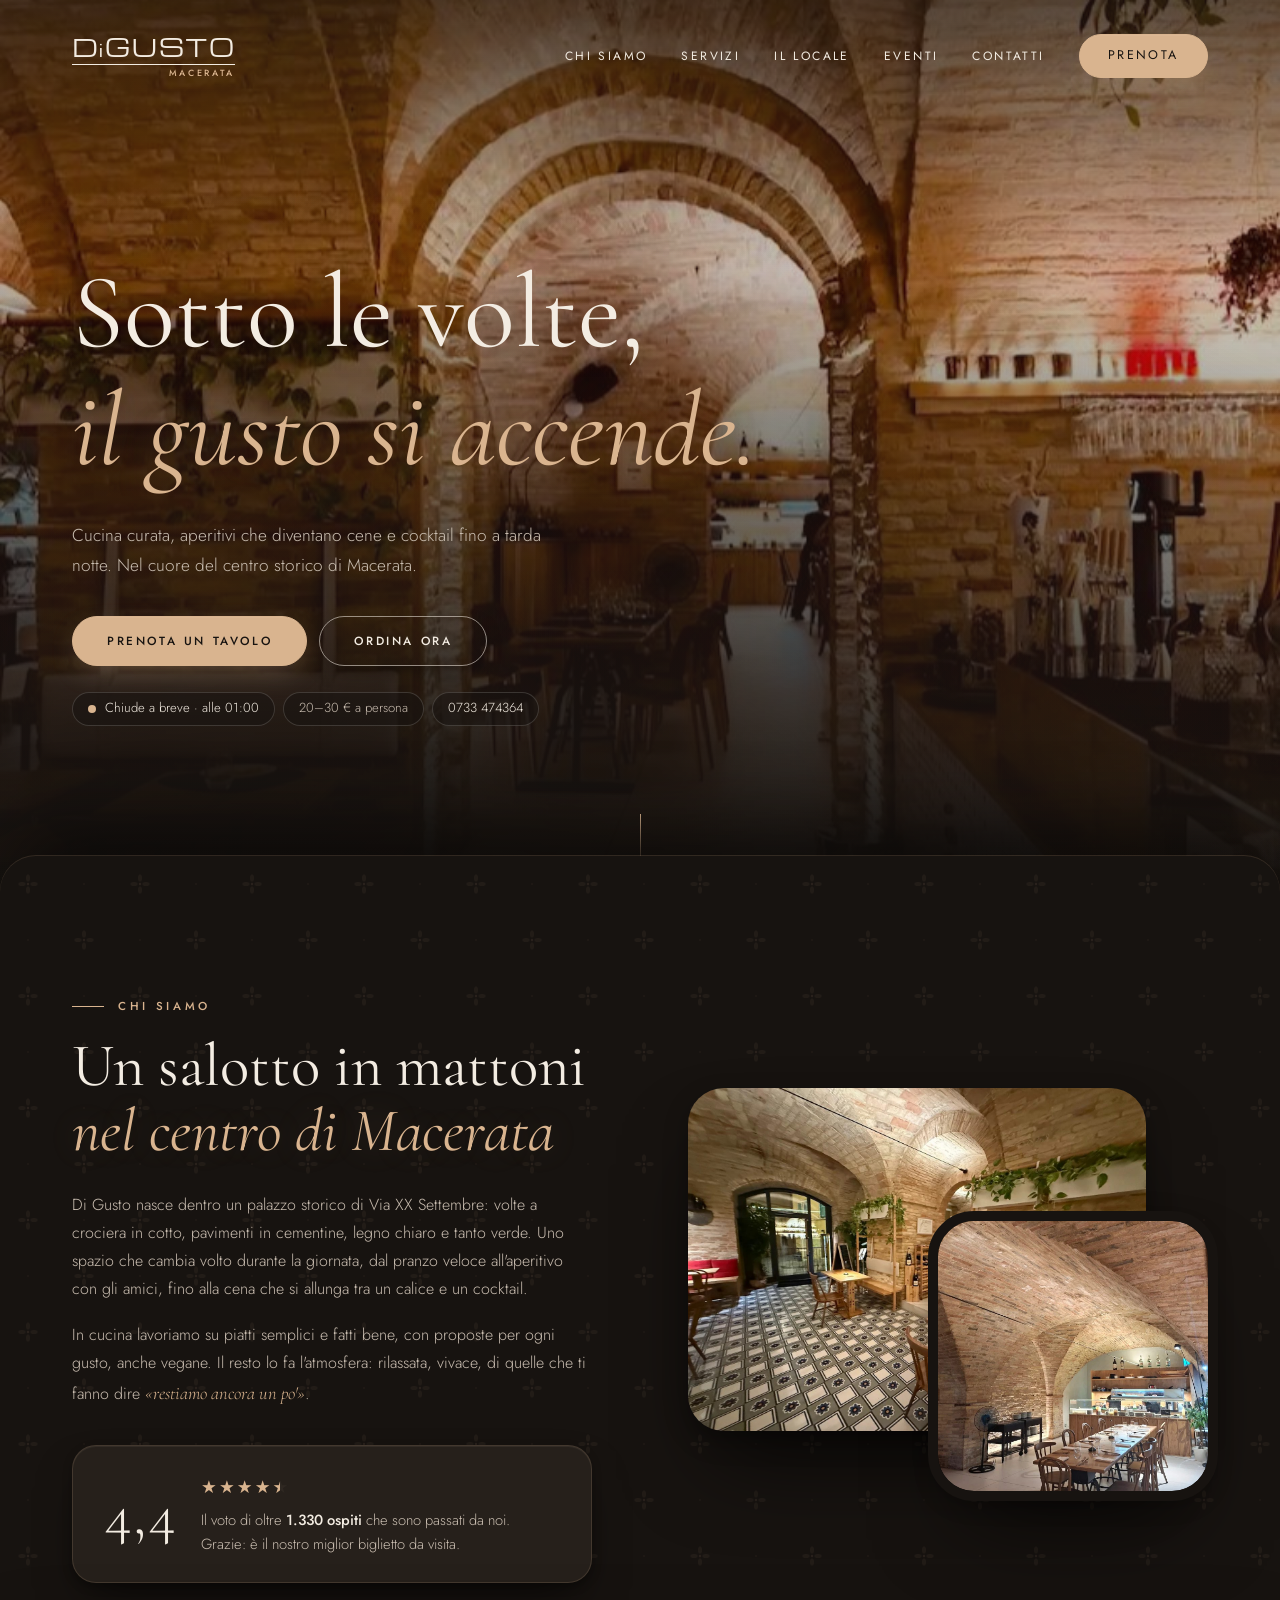
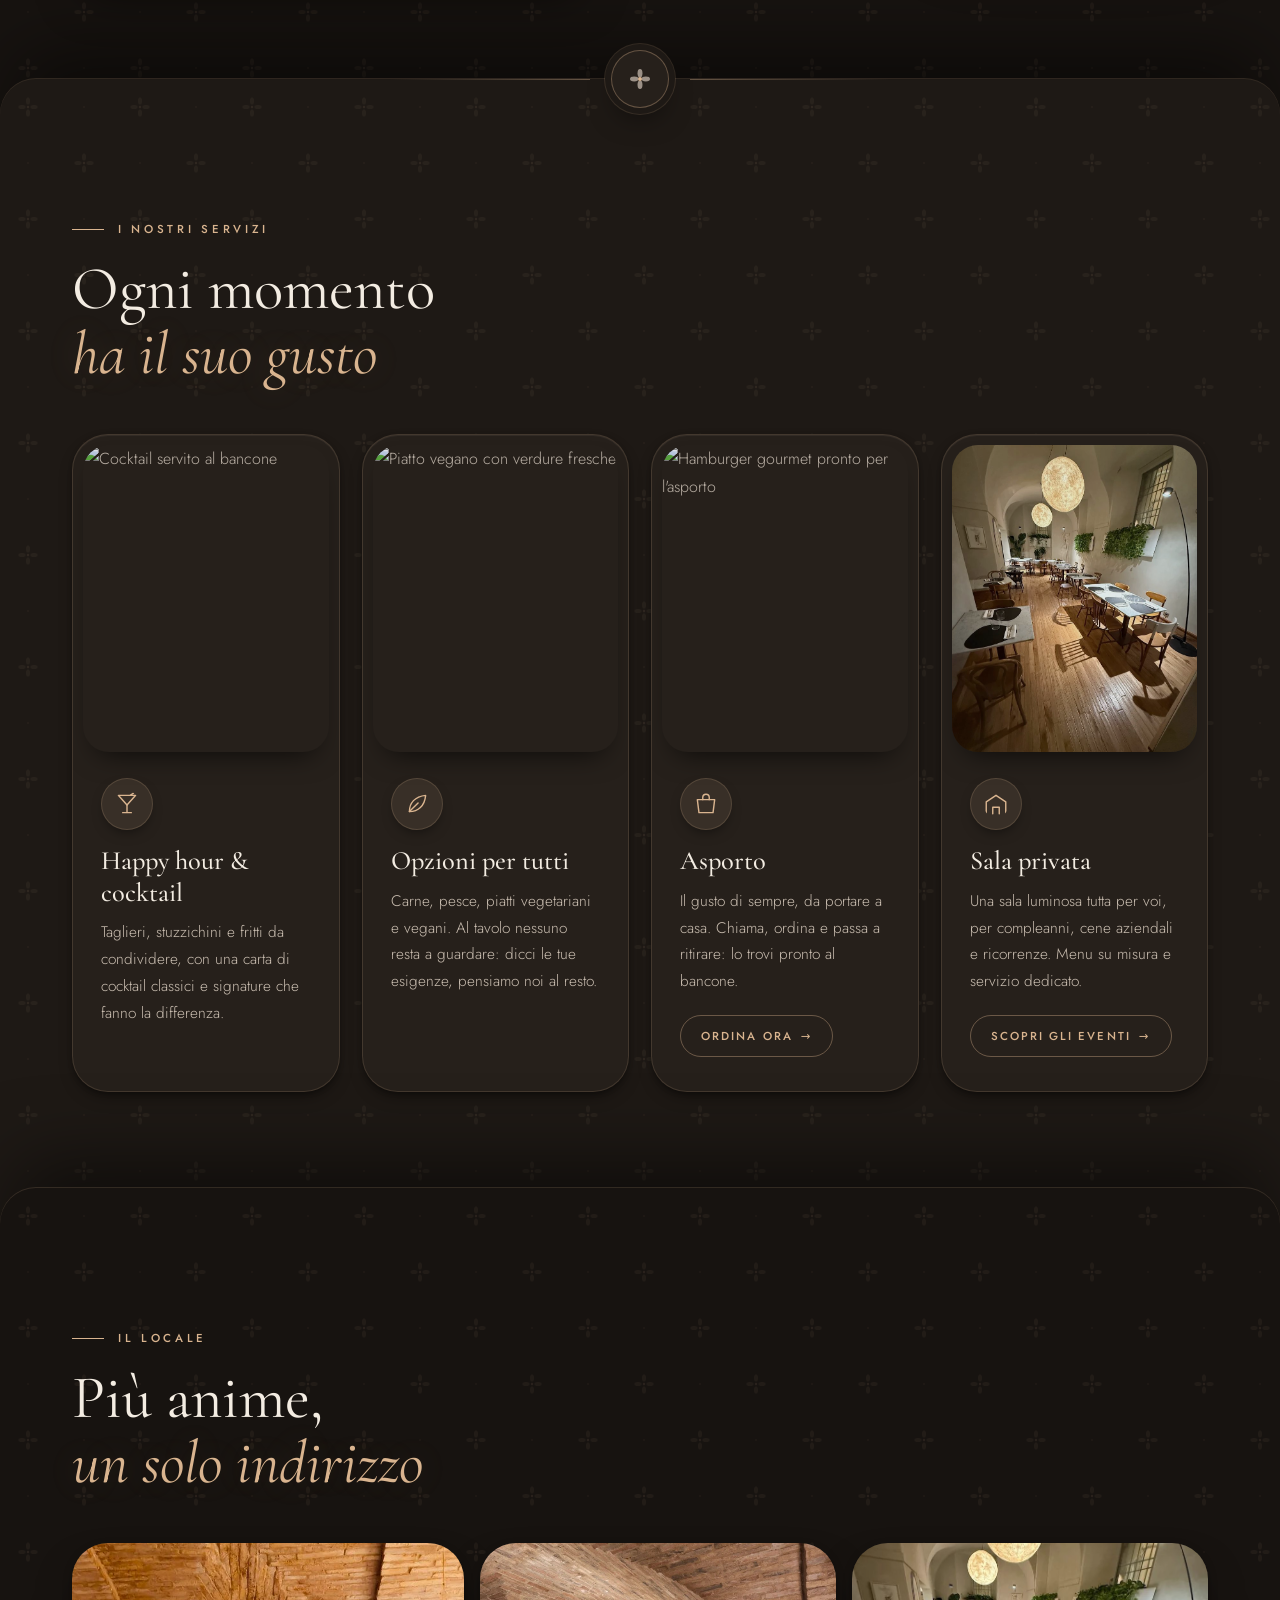
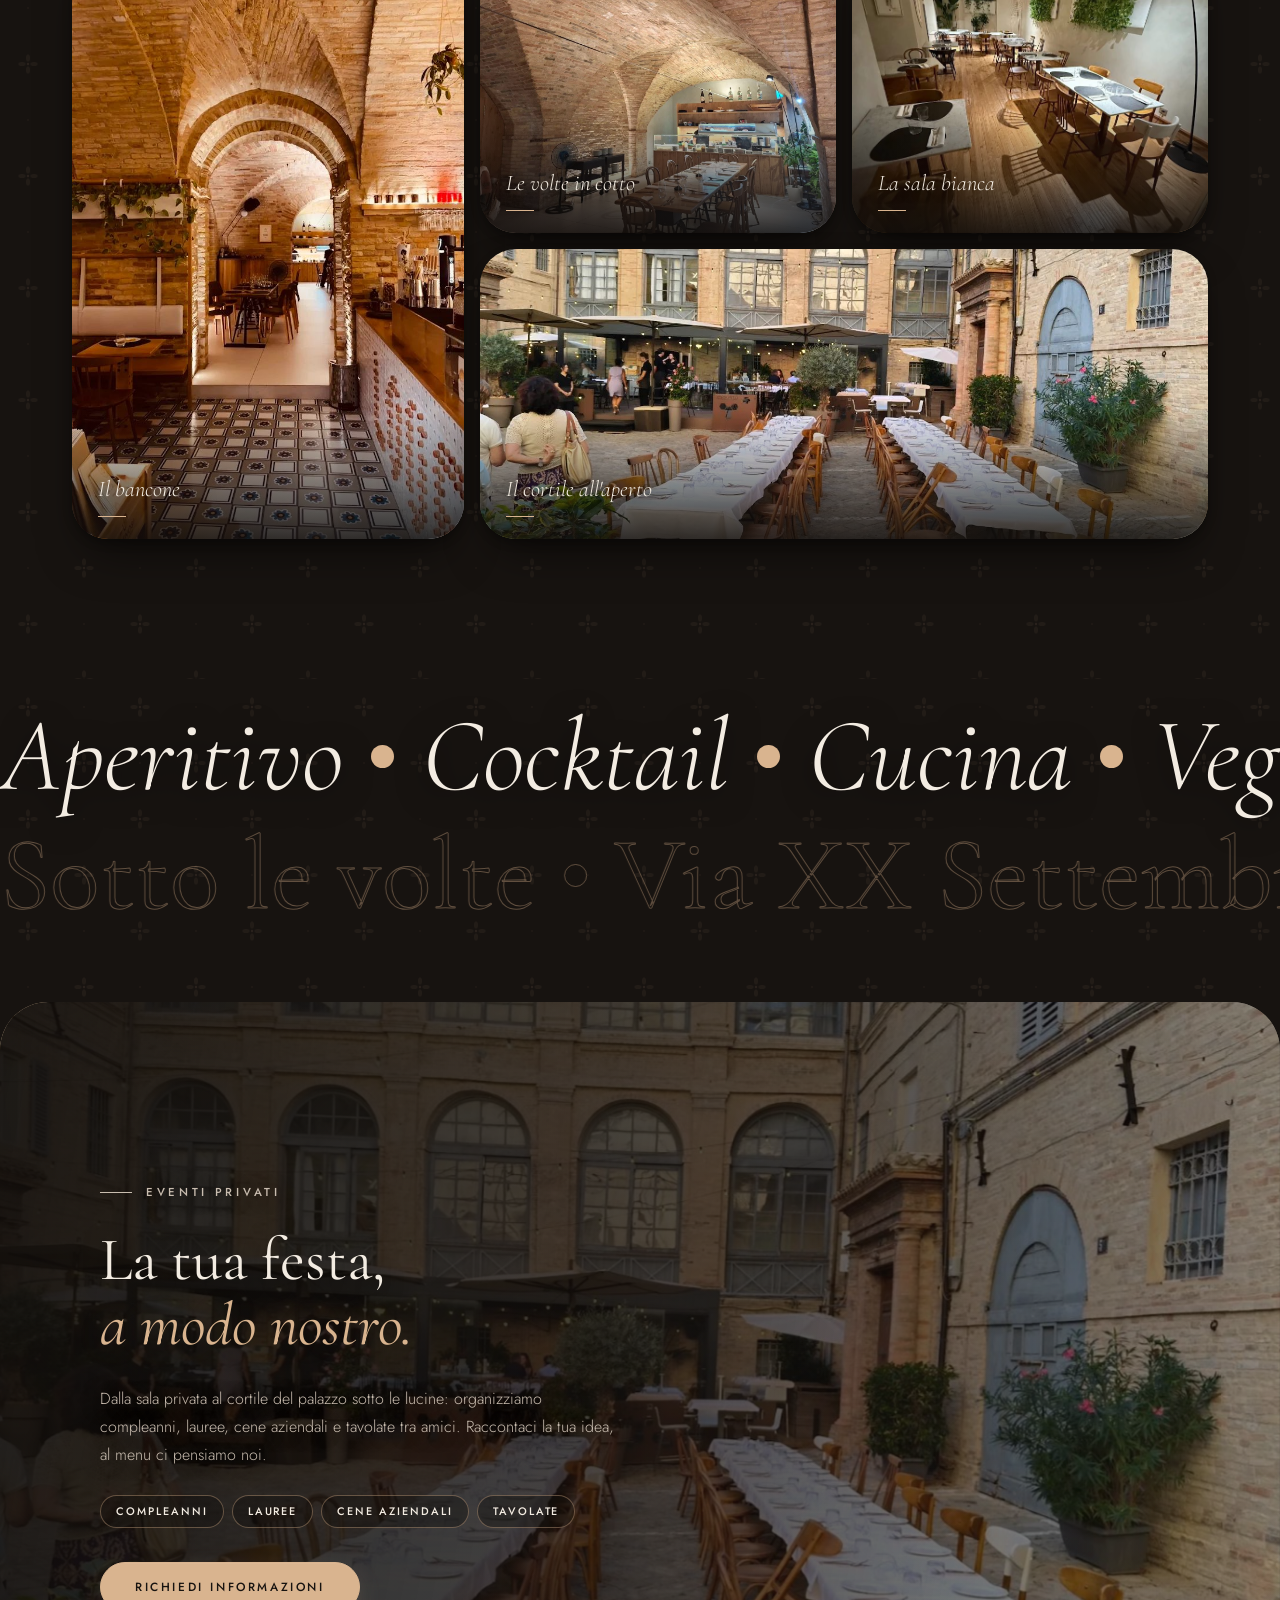
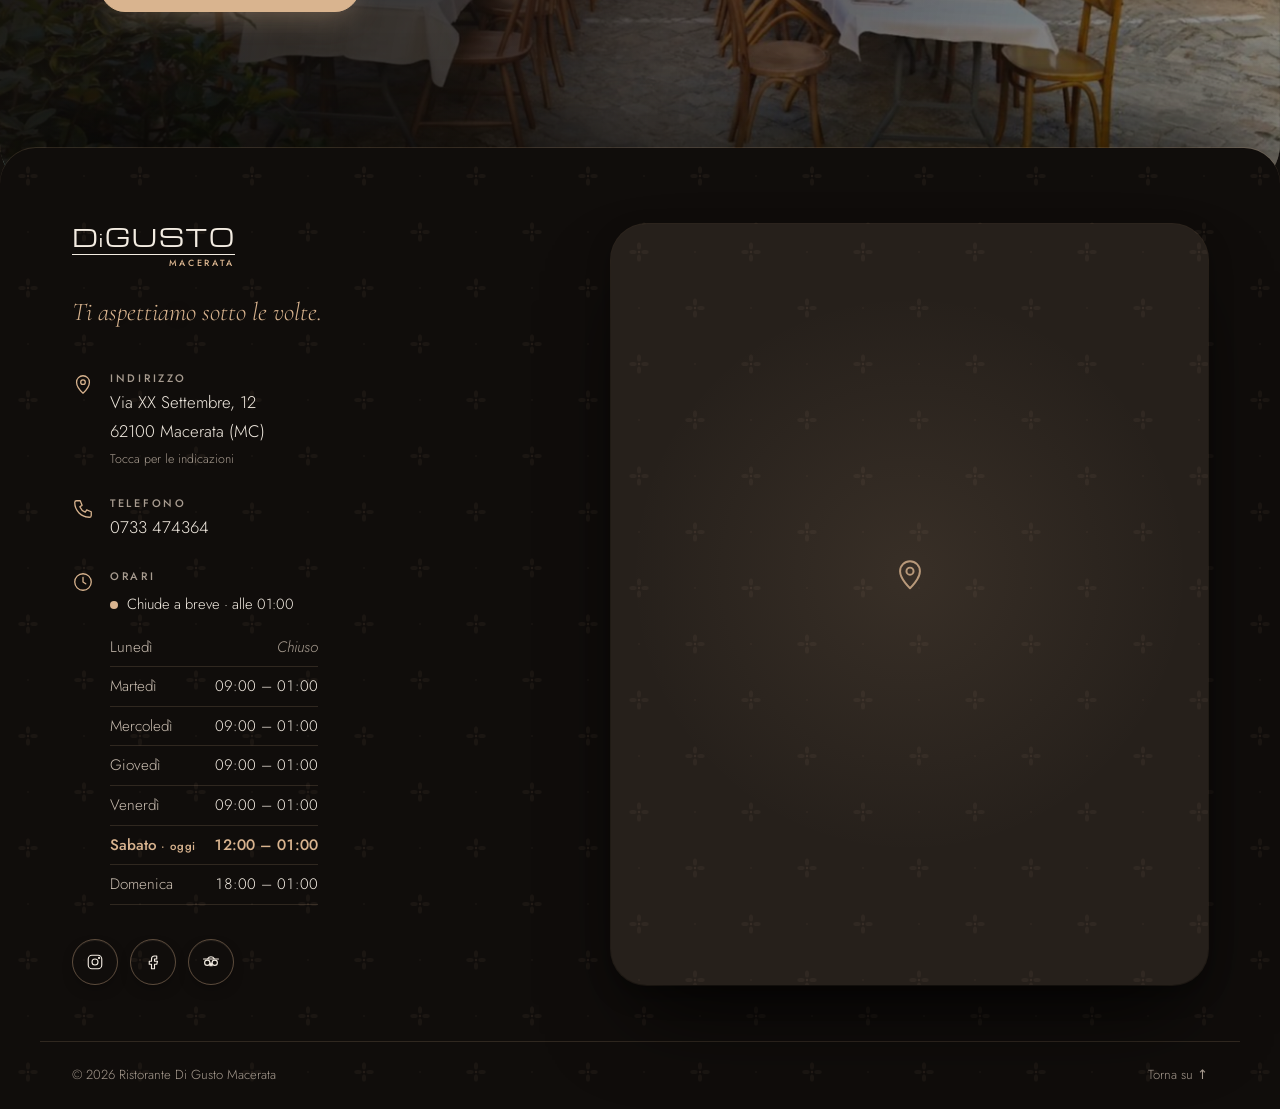
==== commit ac043279: "Modifiche Finali" ====
--- a/index.html
+++ b/index.html
@@ -3,7 +3,7 @@
 
 <head>
   <meta charset="UTF-8">
-  <meta name="viewport" content="width=device-width, initial-scale=1.0">
+  <meta name="viewport" content="width=device-width, initial-scale=1.0, viewport-fit=cover">
   <title>Di Gusto Macerata | Ristorante, aperitivi e cocktail</title>
   <meta name="description"
     content="Ristorante Di Gusto nel cuore di Macerata: cucina, aperitivi, cocktail e opzioni vegane sotto le volte in mattoni. Aperti da martedì a domenica fino all'01:00. Prenota allo 0733 474364.">
@@ -12,7 +12,7 @@
   <link rel="apple-touch-icon" href="assets/apple-touch-icon.png">
 
   <!-- social sharing -->
-  <meta property="og:type" content="restaurant">
+  <meta property="og:type" content="website">
   <meta property="og:locale" content="it_IT">
   <meta property="og:site_name" content="Di Gusto Macerata">
   <meta property="og:title" content="Di Gusto Macerata | Ristorante, aperitivi e cocktail">
@@ -23,15 +23,63 @@
   <meta property="og:image:alt" content="Il cortile del palazzo storico apparecchiato per una cena">
   <meta name="twitter:card" content="summary_large_image">
   <link rel="canonical" href="https://digusto-lac.vercel.app/">
+
+  <!-- the hero photo is the largest element on screen: fetch it first -->
+  <link rel="preload" as="image" href="assets/img/bancone-volte.jpg" fetchpriority="high">
   <link rel="preconnect" href="https://fonts.googleapis.com">
   <link rel="preconnect" href="https://fonts.gstatic.com" crossorigin>
   <link
     href="https://fonts.googleapis.com/css2?family=Cormorant+Garamond:ital,wght@0,400;0,500;1,400;1,500&family=Jost:wght@300;400;500&family=Michroma&display=swap"
     rel="stylesheet">
   <link rel="stylesheet" href="styles.css">
+
+  <!-- without JavaScript the reveal animations never run: show everything -->
+  <noscript>
+    <style>
+      .reveal, .reveal-group > *, .intro, .hero__bg, .hero__title .line > * { opacity: 1 !important; transform: none !important; }
+      .reveal--clip::after { transform: scaleY(0) !important; }
+      [data-status] { display: none !important; }
+    </style>
+  </noscript>
+
+  <!-- structured data: lets Google show hours, phone and address in search and Maps -->
+  <script type="application/ld+json">
+  {
+    "@context": "https://schema.org",
+    "@type": "Restaurant",
+    "name": "Ristorante Di Gusto Macerata",
+    "url": "https://digusto-lac.vercel.app/",
+    "image": "https://digusto-lac.vercel.app/assets/img/corte-esterna.jpg",
+    "telephone": "+39 0733 474364",
+    "priceRange": "20-30 €",
+    "servesCuisine": ["Italiana", "Vegana", "Cocktail bar"],
+    "acceptsReservations": true,
+    "address": {
+      "@type": "PostalAddress",
+      "streetAddress": "Via XX Settembre, 12",
+      "postalCode": "62100",
+      "addressLocality": "Macerata",
+      "addressRegion": "MC",
+      "addressCountry": "IT"
+    },
+    "geo": { "@type": "GeoCoordinates", "latitude": 43.2990501, "longitude": 13.4501105 },
+    "hasMap": "https://www.google.com/maps/place/Ristorante+Di+Gusto+Macerata/@43.2990501,13.4501105,17z",
+    "openingHoursSpecification": [
+      { "@type": "OpeningHoursSpecification", "dayOfWeek": ["Tuesday", "Wednesday", "Thursday", "Friday"], "opens": "09:00", "closes": "01:00" },
+      { "@type": "OpeningHoursSpecification", "dayOfWeek": "Saturday", "opens": "12:00", "closes": "01:00" },
+      { "@type": "OpeningHoursSpecification", "dayOfWeek": "Sunday", "opens": "18:00", "closes": "01:00" }
+    ],
+    "sameAs": [
+      "https://www.instagram.com/digusto.macerata/",
+      "https://www.facebook.com/digustomacerata/",
+      "https://www.tripadvisor.it/Restaurant_Review-g616177-d7259366-Reviews-Digusto_Macerata-Macerata_Province_of_Macerata_Marche.html"
+    ]
+  }
+  </script>
 </head>
 
 <body>
+  <a href="#chi-siamo" class="skip-link">Salta al contenuto</a>
   <div class="progress" aria-hidden="true"></div>
 
   <!-- ============ HEADER ============ -->
@@ -45,7 +93,6 @@
       <nav class="nav" id="nav" aria-label="Navigazione principale">
         <a href="#chi-siamo">Chi siamo</a>
         <a href="#servizi">Servizi</a>
-        <a href="menu.html">Menu</a>
         <a href="#galleria">Il locale</a>
         <a href="#eventi">Eventi</a>
         <a href="#contatti">Contatti</a>
@@ -61,8 +108,8 @@
   <main>
     <!-- ============ HERO ============ -->
     <section class="hero" id="top">
-      <div class="hero__media" data-parallax="0.25">
-        <img class="hero__bg" src="assets/img/bancone-volte.jpg"
+      <div class="hero__media">
+        <img class="hero__bg" src="assets/img/bancone-volte.jpg" fetchpriority="high" decoding="async"
           alt="Il bancone di Di Gusto sotto le volte in mattoni, con il pavimento in cementine decorate">
       </div>
       <div class="hero__overlay"></div>
@@ -81,6 +128,12 @@
           <a href="tel:+390733474364" class="btn btn--solid">Prenota un tavolo</a>
           <a href="#asporto" class="btn btn--ghost">Ordina ora</a>
         </div>
+
+        <ul class="hero__meta intro" style="--i:6">
+          <li class="status" data-status hidden><span class="status__dot"></span><span class="status__text"></span></li>
+          <li>20–30 € a persona</li>
+          <li><a href="tel:+390733474364">0733 474364</a></li>
+        </ul>
       </div>
 
       <a href="#chi-siamo" class="hero__scroll intro" style="--i:7" aria-label="Scorri alla sezione successiva">
@@ -110,11 +163,11 @@
           <figure class="rating">
             <div class="rating__score" data-count="4.4">4,4</div>
             <div>
-              <div class="rating__stars" aria-label="4,4 stelle su 5">
-                <span class="rating__fill" style="width:88%">★★★★★</span>
-                <span class="rating__empty">★★★★★</span>
+              <div class="rating__stars" role="img" aria-label="4,4 stelle su 5">
+                <span class="rating__fill" style="width:88%" aria-hidden="true">★★★★★</span>
+                <span class="rating__empty" aria-hidden="true">★★★★★</span>
               </div>
-              <figcaption>Il voto di oltre <a class="rating__link" href="https://www.google.com/maps/place/Ristorante+Di+Gusto+Macerata/@43.299054,13.4475356,17z/data=!4m8!3m7!1s0x132d8b554890a255:0x97264b199ea6edc0!8m2!3d43.2990501!4d13.4501105!9m1!1b1!16s%2Fg%2F11bwyvn1l1" target="_blank" rel="noopener" aria-label="1.330 ospiti: leggi tutte le recensioni su Google (si apre in una nuova scheda)"><strong>1.330 ospiti</strong></a> che sono passati da noi.<br>Grazie: è il nostro
+              <figcaption>Il voto di oltre <strong>1.330 ospiti</strong> che sono passati da noi.<br>Grazie: è il nostro
                 miglior biglietto da visita.</figcaption>
             </div>
           </figure>
@@ -123,11 +176,12 @@
         <div class="about__media">
           <div class="about__frame about__frame--main reveal reveal--clip">
             <img src="assets/img/ingresso-cementine.jpg"
-              alt="L'ingresso con pavimento in cementine, tavoli in legno e piante rampicanti" loading="lazy">
+              alt="L'ingresso con pavimento in cementine, tavoli in legno e piante rampicanti" loading="lazy"
+              decoding="async">
           </div>
           <div class="about__frame about__frame--small reveal reveal--clip" style="--d:.35s">
             <img src="assets/img/volte-cucina.jpg" alt="La sala con le volte in mattoni e la cucina a vista"
-              loading="lazy">
+              loading="lazy" decoding="async">
           </div>
         </div>
       </div>
@@ -147,7 +201,7 @@
           <article class="card reveal">
             <div class="card__media">
               <img src="https://images.unsplash.com/photo-1514362545857-3bc16c4c7d1b?auto=format&fit=crop&w=900&q=75"
-                alt="Cocktail servito al bancone" loading="lazy">
+                alt="Cocktail servito al bancone" loading="lazy" decoding="async">
             </div>
             <div class="card__body">
               <svg class="card__icon" viewBox="0 0 24 24" aria-hidden="true">
@@ -164,7 +218,7 @@
           <article class="card reveal">
             <div class="card__media">
               <img src="https://images.unsplash.com/photo-1512621776951-a57141f2eefd?auto=format&fit=crop&w=900&q=75"
-                alt="Piatto vegano con verdure fresche" loading="lazy">
+                alt="Piatto vegano con verdure fresche" loading="lazy" decoding="async">
             </div>
             <div class="card__body">
               <svg class="card__icon" viewBox="0 0 24 24" aria-hidden="true">
@@ -180,7 +234,7 @@
           <article class="card reveal" id="asporto">
             <div class="card__media">
               <img src="https://images.unsplash.com/photo-1568901346375-23c9450c58cd?auto=format&fit=crop&w=900&q=75"
-                alt="Hamburger gourmet pronto per l'asporto" loading="lazy">
+                alt="Hamburger gourmet pronto per l'asporto" loading="lazy" decoding="async">
             </div>
             <div class="card__body">
               <svg class="card__icon" viewBox="0 0 24 24" aria-hidden="true">
@@ -197,7 +251,7 @@
           <article class="card reveal">
             <div class="card__media">
               <img src="assets/img/sala-bianca.jpg" alt="La sala bianca con lampade a sfera, parquet e tavoli in marmo"
-                loading="lazy">
+                loading="lazy" decoding="async">
             </div>
             <div class="card__body">
               <svg class="card__icon" viewBox="0 0 24 24" aria-hidden="true">
@@ -214,25 +268,6 @@
       </div>
     </section>
 
-    <!-- ============ MENU ============ -->
-    <section class="menu-cta section panel" id="menu">
-      <div class="container">
-        <div class="menu-cta__card reveal-group">
-          <svg class="menu-cta__icon" viewBox="0 0 24 24" aria-hidden="true">
-            <path d="M6 3h9l3 3v15H6z" />
-            <path d="M15 3v3h3M9 11h6M9 14h6M9 17h4" />
-          </svg>
-          <p class="eyebrow">La nostra carta</p>
-          <h2 class="title">Vedi qui<br><em>il nostro menu</em></h2>
-          <p class="menu-cta__lead">Pinse, pizze, hamburger, cucina giapponese e la carta dei vini: sfoglia il menu completo prima di venirci a trovare.
-          </p>
-          <a href="menu.html" class="btn btn--solid">
-            Sfoglia il menu <span class="arrow">→</span>
-          </a>
-        </div>
-      </div>
-    </section>
-
     <!-- ============ GALLERY ============ -->
     <section class="gallery section panel" id="galleria">
       <div class="container">
@@ -243,20 +278,21 @@
 
         <div class="gallery__grid" data-stagger>
           <figure class="gallery__item gallery__item--tall reveal reveal--clip">
-            <img src="assets/img/bancone-volte.jpg" alt="Il bancone bar sotto le volte" loading="lazy">
+            <img src="assets/img/bancone-volte.jpg" alt="Il bancone bar sotto le volte" loading="lazy" decoding="async">
             <figcaption>Il bancone</figcaption>
           </figure>
           <figure class="gallery__item reveal reveal--clip">
-            <img src="assets/img/volte-cucina.jpg" alt="Sala con volte a crociera e cucina a vista" loading="lazy">
+            <img src="assets/img/volte-cucina.jpg" alt="Sala con volte a crociera e cucina a vista" loading="lazy"
+              decoding="async">
             <figcaption>Le volte in cotto</figcaption>
           </figure>
           <figure class="gallery__item reveal reveal--clip">
-            <img src="assets/img/sala-bianca.jpg" alt="Sala bianca con lampade a sfera" loading="lazy">
+            <img src="assets/img/sala-bianca.jpg" alt="Sala bianca con lampade a sfera" loading="lazy" decoding="async">
             <figcaption>La sala bianca</figcaption>
           </figure>
           <figure class="gallery__item gallery__item--wide reveal reveal--clip">
             <img src="assets/img/corte-esterna.jpg"
-              alt="Il cortile esterno del palazzo storico apparecchiato per una cena" loading="lazy">
+              alt="Il cortile esterno del palazzo storico apparecchiato per una cena" loading="lazy" decoding="async">
             <figcaption>Il cortile all'aperto</figcaption>
           </figure>
         </div>
@@ -265,21 +301,19 @@
 
     <!-- ============ MARQUEE ============ -->
     <div class="marquee" aria-hidden="true">
-      <div class="marquee__row" data-marquee="-1">
+      <div class="marquee__row">
         <span>Aperitivo</span><i></i><span>Cocktail</span><i></i><span>Cucina</span><i></i><span>Vegano</span><i></i><span>Asporto</span><i></i><span>Eventi</span><i></i>
         <span>Aperitivo</span><i></i><span>Cocktail</span><i></i><span>Cucina</span><i></i><span>Vegano</span><i></i><span>Asporto</span><i></i><span>Eventi</span><i></i>
       </div>
-      <div class="marquee__row marquee__row--outline" data-marquee="1">
-        <span>Sotto le volte</span><i></i><span>Via XX Settembre</span><i></i><span>Macerata</span><i></i><span>Centro
-          storico</span><i></i>
-        <span>Sotto le volte</span><i></i><span>Via XX Settembre</span><i></i><span>Macerata</span><i></i><span>Centro
-          storico</span><i></i>
+      <div class="marquee__row marquee__row--outline">
+        <span>Sotto le volte</span><i></i><span>Via XX Settembre</span><i></i><span>Macerata</span><i></i><span>Centro storico</span><i></i>
+        <span>Sotto le volte</span><i></i><span>Via XX Settembre</span><i></i><span>Macerata</span><i></i><span>Centro storico</span><i></i>
       </div>
     </div>
 
     <!-- ============ EVENTI ============ -->
-    <section class="events" id="eventi" data-expand>
-      <img class="events__bg" data-parallax="0.12" src="assets/img/corte-esterna.jpg" alt="" loading="lazy">
+    <section class="events" id="eventi">
+      <img class="events__bg" src="assets/img/corte-esterna.jpg" alt="" loading="lazy" decoding="async">
       <div class="events__overlay"></div>
       <div class="container events__content reveal-group">
         <p class="eyebrow">Eventi privati</p>
@@ -288,6 +322,12 @@
           Dalla sala privata al cortile del palazzo sotto le lucine: organizziamo compleanni,
           lauree, cene aziendali e tavolate tra amici. Raccontaci la tua idea, al menu ci pensiamo noi.
         </p>
+        <ul class="events__tags">
+          <li>Compleanni</li>
+          <li>Lauree</li>
+          <li>Cene aziendali</li>
+          <li>Tavolate</li>
+        </ul>
         <a href="tel:+390733474364" class="btn btn--solid">Richiedi informazioni</a>
       </div>
     </section>
@@ -297,7 +337,7 @@
   <footer class="footer panel" id="contatti">
     <div class="container footer__grid">
       <div class="footer__info reveal-group">
-        <a href="#top" class="logo logo--footer" aria-label="Di Gusto Macerata">
+        <a href="#top" class="logo logo--footer" aria-label="Di Gusto Macerata, torna all'inizio">
           <span class="logo__word">D<span class="logo__i">i</span>GUSTO</span>
           <span class="logo__city">MACERATA</span>
         </a>
@@ -311,8 +351,9 @@
             </svg>
             <div>
               <span class="contact__label">Indirizzo</span>
-              <a href="https://www.google.com/maps/place/Ristorante+Di+Gusto+Macerata/@43.299054,13.4475356,17z/data=!3m2!4b1!5s0x132df35543045731:0xe4c41dbd36ab93c6!4m6!3m5!1s0x132d8b554890a255:0x97264b199ea6edc0!8m2!3d43.2990501!4d13.4501105!16s%2Fg%2F11bwyvn1l1"
+              <a href="https://www.google.com/maps/dir/?api=1&amp;destination=Ristorante+Di+Gusto,+Via+XX+Settembre+12,+62100+Macerata+MC"
                 target="_blank" rel="noopener">Via XX Settembre, 12<br>62100 Macerata (MC)</a>
+              <span class="contact__hint">Tocca per le indicazioni</span>
             </div>
           </li>
           <li>
@@ -331,6 +372,8 @@
             </svg>
             <div>
               <span class="contact__label">Orari</span>
+              <p class="status status--footer" data-status hidden><span class="status__dot"></span><span
+                  class="status__text"></span></p>
               <table class="hours">
                 <tr data-day="1">
                   <th>Lunedì</th>
@@ -392,7 +435,7 @@
       <div class="footer__map">
         <iframe title="Mappa: Ristorante Di Gusto Macerata, Via XX Settembre 12"
           src="https://www.google.com/maps/embed?pb=!1m12!1m8!1m3!1d2903.7263604921131!2d13.4501105!3d43.2990501!3m2!1i1024!2i768!4f13.1!2m1!1sRistorante+Di+Gusto+Macerata!6i17!3m1!1sit!5m1!1sit"
-          referrerpolicy="no-referrer-when-downgrade"></iframe>
+          loading="lazy" referrerpolicy="no-referrer-when-downgrade"></iframe>
       </div>
     </div>
 
@@ -402,8 +445,36 @@
     </div>
   </footer>
 
+  <!-- ============ MOBILE ACTION BAR ============ -->
+  <div class="callbar" aria-label="Azioni rapide">
+    <a href="tel:+390733474364" class="callbar__btn callbar__btn--main">
+      <svg viewBox="0 0 24 24" aria-hidden="true">
+        <path d="M5 3h4l2 5-2.5 1.5a11 11 0 0 0 6 6L16 13l5 2v4a2 2 0 0 1-2 2A16 16 0 0 1 3 5a2 2 0 0 1 2-2Z" />
+      </svg>
+      Chiama e prenota
+    </a>
+    <a href="https://www.google.com/maps/dir/?api=1&amp;destination=Ristorante+Di+Gusto,+Via+XX+Settembre+12,+62100+Macerata+MC"
+      target="_blank" rel="noopener" class="callbar__btn">
+      <svg viewBox="0 0 24 24" aria-hidden="true">
+        <path d="M12 22s7-6.5 7-12a7 7 0 0 0-14 0c0 5.5 7 12 7 12Z" />
+        <circle cx="12" cy="10" r="2.5" />
+      </svg>
+      Indicazioni
+    </a>
+  </div>
+
+  <!-- ============ LIGHTBOX (gallery) ============ -->
+  <dialog class="lightbox" id="lightbox" aria-label="Foto del locale">
+    <figure class="lightbox__figure">
+      <img class="lightbox__img" src="" alt="">
+      <figcaption class="lightbox__caption"></figcaption>
+    </figure>
+    <button class="lightbox__btn lightbox__close" type="button" aria-label="Chiudi">×</button>
+    <button class="lightbox__btn lightbox__prev" type="button" aria-label="Foto precedente">←</button>
+    <button class="lightbox__btn lightbox__next" type="button" aria-label="Foto successiva">→</button>
+  </dialog>
 
   <script src="script.js"></script>
 </body>
 
-</html>+</html>
--- a/styles.css
+++ b/styles.css
@@ -7,63 +7,65 @@
 
 :root {
   /* surfaces */
-  --bg: #171310;
-  --bg-2: #1E1915;
-  --surface: #26201B;
-  --surface-2: #2F2822;
-  --footer: #100D0B;
+  --bg:           #171310;
+  --bg-2:         #1E1915;
+  --surface:      #26201B;
+  --surface-2:    #2F2822;
+  --footer:       #100D0B;
 
   /* text (all ≥ 4.5:1 on --bg) */
-  --text: #F3ECE2;
-  --text-muted: #C9BDB0;
-  --text-soft: #A89C90;
+  --text:         #F3ECE2;
+  --text-muted:   #C9BDB0;
+  --text-soft:    #A89C90;
 
   /* brand */
-  --accent: #D9B48F;
-  /* champagne brick light */
-  --accent-deep: #C4956A;
-  /* lit brick */
-  --taupe: #9C9187;
-  /* logo */
-
-  --line: rgba(217, 180, 143, .16);
-  --line-strong: rgba(217, 180, 143, .38);
-
-  --font-logo: "Michroma", "Jost", sans-serif;
-  --font-serif: "Cormorant Garamond", Georgia, serif;
-  --font-sans: "Jost", system-ui, sans-serif;
-
-  --radius: 24px;
-  --radius-lg: 36px;
-  --shadow: 0 40px 80px -40px rgba(0, 0, 0, .75);
-
-  --gutter: 20px;
-  --header-h: 68px;
+  --accent:       #D9B48F;  /* champagne brick light */
+  --accent-deep:  #C4956A;  /* lit brick */
+  --taupe:        #9C9187;  /* logo */
+
+  /* status */
+  --open:         #9CC98A;
+  --closed:       #D98C7A;
+
+  --line:         rgba(217, 180, 143, .16);
+  --line-strong:  rgba(217, 180, 143, .38);
+
+  --font-logo:    "Michroma", "Jost", sans-serif;
+  --font-serif:   "Cormorant Garamond", Georgia, serif;
+  --font-sans:    "Jost", system-ui, sans-serif;
+
+  --radius:       24px;
+  --radius-lg:    36px;
+  --shadow:       0 40px 80px -40px rgba(0, 0, 0, .75);
+
+  --gutter:       20px;
+  --header-h:     68px;
 
   /* motion */
-  --ease-out: cubic-bezier(.16, 1, .3, 1);
-  /* expo-out: entering */
-  --ease-in-out: cubic-bezier(.65, 0, .35, 1);
-  --fast: .25s;
-  --slow: 1.1s;
+  --ease-out:     cubic-bezier(.16, 1, .3, 1);   /* expo-out: entering */
+  --ease-in-out:  cubic-bezier(.65, 0, .35, 1);
+  --fast:         .25s;
+  --slow:         1.1s;
 
   /* z-index scale */
-  --z-bar: 30;
-  --z-header: 40;
-  --z-progress: 50;
+  --z-bar:        30;
+  --z-header:     40;
+  --z-progress:   50;
 }
 
 *,
 *::before,
-*::after {
-  box-sizing: border-box;
-}
+*::after { box-sizing: border-box; }
+
+[hidden] { display: none !important; }
 
 html {
   scroll-behavior: smooth;
   scroll-padding-top: var(--header-h);
   background: var(--bg);
 }
+/* menu drawer or lightbox open: freeze the page behind */
+html.menu-open { overflow: hidden; }
 
 body {
   margin: 0;
@@ -75,22 +77,12 @@
   background: var(--bg);
   -webkit-font-smoothing: antialiased;
   overflow-x: hidden;
-}
-
-img {
-  display: block;
-  max-width: 100%;
-}
-
-a {
-  color: inherit;
-  cursor: pointer;
-}
-
-::selection {
-  background: var(--accent);
-  color: var(--bg);
-}
+  overflow-x: clip;
+}
+
+img { display: block; max-width: 100%; }
+a { color: inherit; cursor: pointer; }
+::selection { background: var(--accent); color: var(--bg); }
 
 :focus-visible {
   outline: 2px solid var(--accent);
@@ -105,9 +97,25 @@
   padding: 0 var(--gutter);
 }
 
-.section {
-  padding: 88px 0;
-}
+.section { padding: 88px 0; }
+
+/* ---------- Skip link (keyboard users) ---------- */
+.skip-link {
+  position: fixed;
+  top: 12px;
+  left: 12px;
+  z-index: 100;
+  padding: 12px 22px;
+  border-radius: 999px;
+  background: var(--accent);
+  color: var(--bg);
+  font-size: .8rem;
+  font-weight: 500;
+  text-decoration: none;
+  transform: translateY(-160%);
+  transition: transform var(--fast) var(--ease-out);
+}
+.skip-link:focus { transform: none; }
 
 /* ---------- Scroll progress ---------- */
 .progress {
@@ -132,7 +140,6 @@
   align-items: center;
   gap: 14px;
 }
-
 .eyebrow::before {
   content: "";
   width: 32px;
@@ -147,8 +154,8 @@
   line-height: 1.06;
   color: var(--text);
   margin: 0 0 28px;
-}
-
+  text-wrap: balance;
+}
 .title em,
 .hero__title em {
   font-style: italic;
@@ -175,7 +182,6 @@
   border: 1px solid transparent;
   transition: color var(--fast) var(--ease-out), border-color var(--fast) var(--ease-out), transform var(--fast) var(--ease-out);
 }
-
 .btn::before {
   content: "";
   position: absolute;
@@ -185,42 +191,23 @@
   transform: translateY(101%);
   transition: transform .45s var(--ease-out);
 }
-
-.btn:hover::before {
-  transform: translateY(0);
-}
-
-.btn:active {
-  transform: scale(.97);
-}
+.btn:hover::before { transform: translateY(0); }
+.btn:active { transform: scale(.97); }
 
 .btn--solid {
   background: var(--accent);
   color: var(--bg);
   border-color: var(--accent);
 }
-
-.btn--solid::before {
-  background: var(--text);
-}
-
-.btn--solid:hover {
-  border-color: var(--text);
-}
+.btn--solid::before { background: var(--text); }
+.btn--solid:hover { border-color: var(--text); }
 
 .btn--ghost {
   color: var(--text);
   border-color: rgba(243, 236, 226, .55);
 }
-
-.btn--ghost::before {
-  background: var(--text);
-}
-
-.btn--ghost:hover {
-  color: var(--bg);
-  border-color: var(--text);
-}
+.btn--ghost::before { background: var(--text); }
+.btn--ghost:hover { color: var(--bg); border-color: var(--text); }
 
 /* ---------- Logo (recreated from brand mark) ---------- */
 .logo {
@@ -231,7 +218,6 @@
   color: var(--text);
   line-height: 1;
 }
-
 .logo__word {
   font-family: var(--font-logo);
   font-size: 1.25rem;
@@ -240,11 +226,7 @@
   border-bottom: 1.5px solid currentColor;
   width: 100%;
 }
-
-.logo__i {
-  font-size: .7em;
-}
-
+.logo__i { font-size: .7em; }
 .logo__city {
   font-size: .5rem;
   font-weight: 500;
@@ -264,12 +246,10 @@
     box-shadow .5s var(--ease-out),
     transform .6s var(--ease-out);
 }
-
 .header.is-scrolled {
   background: rgba(23, 19, 16, .94);
   box-shadow: inset 0 -1px 0 var(--line);
 }
-
 /* backdrop-filter would trap the fixed nav drawer inside the header */
 .header.is-open {
   backdrop-filter: none;
@@ -297,7 +277,6 @@
   position: relative;
   z-index: 2;
 }
-
 .burger span {
   position: absolute;
   left: 10px;
@@ -306,24 +285,10 @@
   background: var(--text);
   transition: transform .5s var(--ease-out), top .5s var(--ease-out);
 }
-
-.burger span:first-child {
-  top: 17px;
-}
-
-.burger span:last-child {
-  top: 26px;
-}
-
-.header.is-open .burger span:first-child {
-  top: 21px;
-  transform: rotate(45deg);
-}
-
-.header.is-open .burger span:last-child {
-  top: 21px;
-  transform: rotate(-45deg);
-}
+.burger span:first-child { top: 17px; }
+.burger span:last-child  { top: 26px; }
+.header.is-open .burger span:first-child { top: 21px; transform: rotate(45deg); }
+.header.is-open .burger span:last-child  { top: 21px; transform: rotate(-45deg); }
 
 /* mobile nav drawer: curtain reveal + staggered links */
 .nav {
@@ -339,13 +304,11 @@
   visibility: hidden;
   transition: clip-path .7s var(--ease-in-out), visibility 0s .7s;
 }
-
 .header.is-open .nav {
   clip-path: inset(0 0 0 0);
   visibility: visible;
   transition: clip-path .7s var(--ease-in-out), visibility 0s;
 }
-
 .nav a {
   color: var(--text);
   text-decoration: none;
@@ -355,27 +318,19 @@
   transform: translateY(24px);
   transition: opacity .5s var(--ease-out), transform .6s var(--ease-out), color var(--fast);
 }
-
 .header.is-open .nav a {
   opacity: 1;
   transform: none;
   transition-delay: calc(.25s + var(--i, 0) * 60ms);
 }
-
-.nav a:hover {
-  color: var(--accent);
-}
-
+.nav a:hover { color: var(--accent); }
 .nav .nav__cta {
   font-family: var(--font-sans);
   font-size: .78rem;
   margin-top: 12px;
   color: var(--bg);
 }
-
-.nav .nav__cta:hover {
-  color: var(--bg);
-}
+.nav .nav__cta:hover { color: var(--bg); }
 
 /* ---------- Hero ---------- */
 .hero {
@@ -387,13 +342,11 @@
   overflow: hidden;
   background: var(--bg);
 }
-
 .hero__media {
   position: absolute;
   inset: -8% 0 0 0;
   will-change: transform;
 }
-
 .hero__bg {
   width: 100%;
   height: 100%;
@@ -403,20 +356,15 @@
   transform: scale(1.18);
   transition: opacity 1.4s var(--ease-out), transform 2.6s var(--ease-out);
 }
-
-.is-loaded .hero__bg {
-  opacity: 1;
-  transform: scale(1);
-}
+.is-loaded .hero__bg { opacity: 1; transform: scale(1); }
 
 .hero__overlay {
   position: absolute;
   inset: 0;
   background:
-    radial-gradient(120% 80% at 20% 100%, rgba(23, 19, 16, .92) 0%, rgba(23, 19, 16, .35) 60%, transparent 100%),
-    linear-gradient(180deg, rgba(23, 19, 16, .7) 0%, rgba(23, 19, 16, .2) 30%, rgba(23, 19, 16, .55) 70%, var(--bg) 100%);
-}
-
+    radial-gradient(120% 80% at 20% 100%, rgba(23,19,16,.92) 0%, rgba(23,19,16,.35) 60%, transparent 100%),
+    linear-gradient(180deg, rgba(23,19,16,.7) 0%, rgba(23,19,16,.2) 30%, rgba(23,19,16,.55) 70%, var(--bg) 100%);
+}
 .hero__content {
   position: relative;
   will-change: transform, opacity;
@@ -425,7 +373,6 @@
   margin: 0 auto;
   padding: 0 var(--gutter) 100px;
 }
-
 .hero__title {
   font-family: var(--font-serif);
   font-weight: 400;
@@ -434,24 +381,19 @@
   margin: 0 0 24px;
   color: var(--text);
 }
-
 /* masked line reveal */
 .hero__title .line {
   display: block;
   overflow: hidden;
   padding-bottom: .1em;
 }
-
-.hero__title .line>* {
+.hero__title .line > * {
   display: inline-block;
   transform: translateY(110%);
   transition: transform 1.3s var(--ease-out);
   transition-delay: calc(.35s + var(--i) * .14s);
 }
-
-.is-loaded .hero__title .line>* {
-  transform: none;
-}
+.is-loaded .hero__title .line > * { transform: none; }
 
 .hero__lead {
   max-width: 480px;
@@ -459,12 +401,37 @@
   color: var(--text-muted);
   margin: 0 0 36px;
 }
-
 .hero__ctas {
   display: flex;
   flex-direction: column;
   gap: 12px;
 }
+
+/* quick facts under the buttons: open now, price, phone */
+.hero__meta {
+  list-style: none;
+  margin: 26px 0 0;
+  padding: 0;
+  display: flex;
+  flex-wrap: wrap;
+  gap: 8px;
+  font-size: .82rem;
+  color: var(--text-muted);
+}
+.hero__meta li {
+  display: inline-flex;
+  align-items: center;
+  gap: 9px;
+  min-height: 34px;
+  padding: 0 15px;
+  border: 1px solid rgba(243, 236, 226, .16);
+  border-radius: 999px;
+  background: rgba(23, 19, 16, .5);
+  -webkit-backdrop-filter: blur(8px);
+  backdrop-filter: blur(8px);
+}
+.hero__meta a { color: var(--text); text-decoration: none; }
+.hero__meta a:hover { color: var(--accent); }
 
 /* intro fade for the other hero pieces */
 .intro {
@@ -473,11 +440,7 @@
   transition: opacity 1s var(--ease-out), transform 1.2s var(--ease-out);
   transition-delay: calc(.35s + var(--i) * .14s);
 }
-
-.is-loaded .intro {
-  opacity: 1;
-  transform: none;
-}
+.is-loaded .intro { opacity: 1; transform: none; }
 
 .hero__scroll {
   position: absolute;
@@ -487,6 +450,34 @@
   height: 56px;
   background: linear-gradient(var(--accent), transparent);
   display: none;
+}
+
+/* ---------- Live opening status ---------- */
+.status { color: var(--text); }
+.status__dot {
+  flex: none;
+  width: 8px;
+  height: 8px;
+  border-radius: 50%;
+  background: var(--text-soft);
+}
+.status[data-state="open"] .status__dot {
+  background: var(--open);
+  animation: status-pulse 2.4s ease-out infinite;
+}
+.status[data-state="soon"] .status__dot { background: var(--accent); }
+.status[data-state="closed"] .status__dot { background: var(--closed); }
+.status--footer {
+  display: inline-flex;
+  align-items: center;
+  gap: 9px;
+  margin: 6px 0 4px;
+  font-size: .92rem;
+}
+@keyframes status-pulse {
+  0%   { box-shadow: 0 0 0 0 rgba(156, 201, 138, .55); }
+  70%  { box-shadow: 0 0 0 9px rgba(156, 201, 138, 0); }
+  100% { box-shadow: 0 0 0 0 rgba(156, 201, 138, 0); }
 }
 
 /* ---------- Reveal system ---------- */
@@ -500,11 +491,7 @@
     box-shadow .5s var(--ease-out);
   transition-delay: var(--d, 0s);
 }
-
-.reveal.is-visible {
-  opacity: 1;
-  transform: none;
-}
+.reveal.is-visible { opacity: 1; transform: none; }
 
 /* images unveiled by a curtain that lifts away.
    The element itself is never clipped: a clip-path on the observed
@@ -516,7 +503,6 @@
   overflow: hidden;
   border-radius: var(--radius-lg);
 }
-
 .reveal--clip::after {
   content: "";
   position: absolute;
@@ -528,22 +514,15 @@
   transition: transform .65s var(--ease-in-out);
   transition-delay: var(--d, 0s);
 }
-
-.reveal--clip.is-visible::after {
-  transform: scaleY(0);
-}
-
-.reveal--clip>img {
+.reveal--clip.is-visible::after { transform: scaleY(0); }
+.reveal--clip > img {
   transition: transform .9s var(--ease-out);
   transition-delay: var(--d, 0s);
 }
-
-.reveal--clip:not(.is-visible)>img {
-  transform: scale(1.08);
-}
-
-/* groups: children cascade in with a soft blur */
-.reveal-group>* {
+.reveal--clip:not(.is-visible) > img { transform: scale(1.08); }
+
+/* groups: children cascade in */
+.reveal-group > * {
   opacity: 0;
   transform: translateY(28px);
   transition:
@@ -551,65 +530,31 @@
     transform .8s var(--ease-out);
   transition-delay: calc(var(--i, 0) * 70ms);
 }
-
-.reveal-group.is-visible>* {
-  opacity: 1;
-  transform: none;
-}
+.reveal-group.is-visible > * { opacity: 1; transform: none; }
 
 /* ---------- Panels: sections rise over the previous one like sheets ---------- */
 .panel {
   position: relative;
   margin-top: -44px;
   border-radius: var(--radius-lg) var(--radius-lg) 0 0;
-  box-shadow: 0 -1px 0 var(--line), 0 -40px 80px -20px rgba(0, 0, 0, .55);
+  box-shadow: 0 -1px 0 var(--line), 0 -40px 80px -20px rgba(0,0,0,.55);
   transform-origin: 50% 0;
 }
-
-.about {
-  z-index: 1;
-}
-
-.services {
-  z-index: 2;
-}
-
-.gallery {
-  z-index: 3;
-}
-
-.marquee {
-  z-index: 4;
-}
-
-.events {
-  z-index: 5;
-}
-
-.footer {
-  z-index: 6;
-}
+.about   { z-index: 1; }
+.services { z-index: 2; }
+.gallery { z-index: 3; }
+.marquee { z-index: 4; }
+.events  { z-index: 5; }
+.footer  { z-index: 6; }
 
 /* ---------- About ---------- */
-.about {
-  background: var(--bg);
-}
-
+.about { background: var(--bg); }
 .about__grid {
   display: grid;
   gap: 60px;
 }
-
-.about__text p {
-  margin: 0 0 18px;
-  max-width: 560px;
-}
-
-.about__text p em {
-  font-family: var(--font-serif);
-  font-size: 1.15em;
-  color: var(--accent);
-}
+.about__text p { margin: 0 0 18px; max-width: 560px; }
+.about__text p em { font-family: var(--font-serif); font-size: 1.15em; color: var(--accent); }
 
 .rating {
   margin: 36px 0 0;
@@ -622,7 +567,6 @@
   border-radius: var(--radius);
   box-shadow: var(--shadow);
 }
-
 .rating__score {
   font-family: var(--font-serif);
   font-size: 3.8rem;
@@ -630,7 +574,6 @@
   color: var(--text);
   font-variant-numeric: tabular-nums;
 }
-
 .rating__stars {
   position: relative;
   display: inline-block;
@@ -638,11 +581,7 @@
   letter-spacing: .12em;
   margin-bottom: 6px;
 }
-
-.rating__empty {
-  color: var(--surface-2);
-}
-
+.rating__empty { color: var(--surface-2); }
 .rating__fill {
   position: absolute;
   inset: 0 auto 0 0;
@@ -650,48 +589,22 @@
   white-space: nowrap;
   color: var(--accent);
 }
-
-.rating figcaption {
-  font-size: .92rem;
-  line-height: 1.6;
-}
-
-.rating strong {
-  font-weight: 500;
-  color: var(--text);
-}
-
-/* "1.330 ospiti" opens the Google reviews: looks like the plain text, lights up on hover */
-.rating__link {
-  color: inherit;
-  text-decoration: none;
-}
-
-.rating__link strong {
-  transition: color var(--fast) var(--ease-out);
-}
-
-.rating__link:hover strong,
-.rating__link:focus-visible strong {
-  color: var(--accent);
-}
+.rating figcaption { font-size: .92rem; line-height: 1.6; }
+.rating strong { font-weight: 500; color: var(--text); }
 
 .about__media {
   position: relative;
   padding-bottom: 60px;
 }
-
 .about__frame img {
   width: 100%;
   height: 100%;
   object-fit: cover;
 }
-
 .about__frame--main {
   width: 88%;
   aspect-ratio: 4 / 3;
 }
-
 .about__frame--small {
   position: absolute !important;
   right: 0;
@@ -717,11 +630,7 @@
   opacity: 1;
   pointer-events: none;
 }
-
-.ornament.reveal {
-  transform: translateY(-50%);
-}
-
+.ornament.reveal { transform: translateY(-50%); }
 .ornament span {
   flex: 0 1 200px;
   height: 1px;
@@ -730,12 +639,7 @@
   transform-origin: right;
   transition: transform 1.4s var(--ease-out) .2s;
 }
-
-.ornament span:last-child {
-  transform-origin: left;
-  background: linear-gradient(270deg, transparent, var(--line-strong));
-}
-
+.ornament span:last-child { transform-origin: left; background: linear-gradient(270deg, transparent, var(--line-strong)); }
 .ornament i {
   width: 56px;
   height: 56px;
@@ -747,30 +651,17 @@
   opacity: 0;
   transition: transform 1.4s var(--ease-out), opacity 1s var(--ease-out);
 }
-
-.ornament.is-visible span {
-  transform: scaleX(1);
-}
-
-.ornament.is-visible i {
-  transform: none;
-  opacity: 1;
-}
+.ornament.is-visible span { transform: scaleX(1); }
+.ornament.is-visible i { transform: none; opacity: 1; }
 
 /* ---------- Services ---------- */
-.services {
-  background: var(--bg-2);
-}
-
-.section__head {
-  margin-bottom: 48px;
-}
+.services { background: var(--bg-2); }
+.section__head { margin-bottom: 48px; }
 
 .cards {
   display: grid;
   gap: 22px;
 }
-
 .card {
   position: relative;
   background: var(--surface);
@@ -787,7 +678,6 @@
     box-shadow .5s var(--ease-out);
   transition-delay: var(--d, 0s);
 }
-
 /* soft light that follows the cursor */
 .card::after {
   content: "";
@@ -796,16 +686,10 @@
   border-radius: inherit;
   pointer-events: none;
   opacity: 0;
-  background: radial-gradient(420px circle at var(--mx, 50%) var(--my, 0%), rgba(217, 180, 143, .10), transparent 60%);
+  background: radial-gradient(420px circle at var(--mx, 50%) var(--my, 0%), rgba(217,180,143,.10), transparent 60%);
   transition: opacity .4s var(--ease-out);
 }
-
-.card__media {
-  overflow: hidden;
-  aspect-ratio: 16 / 10;
-  border-radius: calc(var(--radius-lg) - 10px);
-}
-
+.card__media { overflow: hidden; aspect-ratio: 16 / 10; border-radius: calc(var(--radius-lg) - 10px); }
 .card__media img {
   width: 100%;
   height: 100%;
@@ -813,11 +697,10 @@
   filter: saturate(.9) brightness(.92);
   transition: transform 1.2s var(--ease-out), filter .6s var(--ease-out);
 }
-
-.card__body {
-  padding: 26px 18px 24px;
-}
-
+/* body stretches so links line up at the bottom of every card */
+.card__body { padding: 26px 18px 24px; display: flex; flex-direction: column; flex: 1; }
+.card__body .card__link { margin-top: auto; align-self: flex-start; }
+.card__body p + .card__link { margin-top: 20px; }
 .card__icon {
   width: 52px;
   height: 52px;
@@ -832,7 +715,6 @@
   margin-bottom: 16px;
   transition: background .4s var(--ease-out), stroke .4s var(--ease-out), transform .6s var(--ease-out);
 }
-
 .card h3 {
   font-family: var(--font-serif);
   font-weight: 500;
@@ -841,12 +723,7 @@
   color: var(--text);
   margin: 0 0 10px;
 }
-
-.card p {
-  margin: 0;
-  font-size: .96rem;
-}
-
+.card p { margin: 0; font-size: .96rem; }
 .card__link {
   position: relative;
   z-index: 1;
@@ -865,20 +742,9 @@
   padding: 10px 20px;
   transition: background var(--fast) var(--ease-out), color var(--fast) var(--ease-out), border-color var(--fast) var(--ease-out);
 }
-
-.card__link .arrow {
-  transition: transform .4s var(--ease-out);
-}
-
-.card__link:hover {
-  background: var(--accent);
-  border-color: var(--accent);
-  color: var(--bg);
-}
-
-.card__link:hover .arrow {
-  transform: translateX(4px);
-}
+.card__link .arrow { transition: transform .4s var(--ease-out); }
+.card__link:hover { background: var(--accent); border-color: var(--accent); color: var(--bg); }
+.card__link:hover .arrow { transform: translateX(4px); }
 
 @media (hover: hover) {
   .card.is-visible:hover {
@@ -887,33 +753,17 @@
     box-shadow: var(--shadow);
     transition-delay: 0s;
   }
-
-  .card:hover::after {
-    opacity: 1;
-  }
-
-  .card:hover .card__media img {
-    transform: scale(1.07);
-    filter: saturate(1) brightness(1);
-  }
-
-  .card:hover .card__icon {
-    background: var(--accent);
-    stroke: var(--bg);
-    transform: rotate(-8deg);
-  }
+  .card:hover::after { opacity: 1; }
+  .card:hover .card__media img { transform: scale(1.07); filter: saturate(1) brightness(1); }
+  .card:hover .card__icon { background: var(--accent); stroke: var(--bg); transform: rotate(-8deg); }
 }
 
 /* ---------- Gallery ---------- */
-.gallery {
-  background: var(--bg);
-}
-
+.gallery { background: var(--bg); }
 .gallery__grid {
   display: grid;
   gap: 12px;
 }
-
 .gallery__item {
   position: relative;
   margin: 0;
@@ -921,14 +771,13 @@
   aspect-ratio: 4 / 3;
   border-radius: var(--radius-lg);
   background: var(--surface);
-}
-
+  cursor: zoom-in;
+}
 .gallery__item img {
   width: 100%;
   height: 100%;
   object-fit: cover;
 }
-
 .gallery__item figcaption {
   position: absolute;
   left: 0;
@@ -939,9 +788,8 @@
   font-style: italic;
   font-size: 1.4rem;
   color: var(--text);
-  background: linear-gradient(transparent, rgba(16, 13, 11, .85));
-}
-
+  background: linear-gradient(transparent, rgba(16,13,11,.85));
+}
 .gallery__item figcaption::after {
   content: "";
   display: block;
@@ -951,18 +799,30 @@
   background: var(--accent);
   transition: width .6s var(--ease-out);
 }
-
+/* small "expand" badge in the corner: tells people the photos open */
+.gallery__item::before {
+  content: "";
+  position: absolute;
+  top: 16px;
+  right: 16px;
+  z-index: 1;
+  width: 40px;
+  height: 40px;
+  border-radius: 50%;
+  background: rgba(16,13,11,.55) url("data:image/svg+xml,%3Csvg xmlns='http://www.w3.org/2000/svg' viewBox='0 0 24 24' fill='none' stroke='%23F3ECE2' stroke-width='1.5' stroke-linecap='round' stroke-linejoin='round'%3E%3Cpath d='M15 3h6v6M9 21H3v-6M21 3l-7 7M3 21l7-7'/%3E%3C/svg%3E") center / 16px no-repeat;
+  border: 1px solid rgba(243,236,226,.2);
+  opacity: .85;
+  transition: opacity .4s var(--ease-out), transform .4s var(--ease-out), background-color .4s var(--ease-out);
+}
 @media (hover: hover) {
-  .gallery__item.is-visible:hover img {
-    transform: scale(1.06);
-  }
-
-  .gallery__item:hover figcaption::after {
-    width: 72px;
-  }
-}
-
-/* ---------- Marquee (moves with scroll, not on its own) ---------- */
+  .gallery__item::before { opacity: 0; transform: scale(.8); }
+  .gallery__item:hover::before,
+  .gallery__item:focus-visible::before { opacity: 1; transform: none; }
+  .gallery__item.is-visible:hover img { transform: scale(1.06); }
+  .gallery__item:hover figcaption::after { width: 72px; }
+}
+
+/* ---------- Marquee ---------- */
 .marquee {
   position: relative;
   background: var(--bg);
@@ -971,7 +831,6 @@
   display: grid;
   gap: 4px;
 }
-
 .marquee__row {
   display: flex;
   align-items: center;
@@ -986,13 +845,11 @@
   transform: translateX(-25%);
   will-change: transform;
 }
-
 .marquee__row--outline {
   font-style: normal;
   color: transparent;
   -webkit-text-stroke: 1px var(--line-strong);
 }
-
 .marquee__row i {
   width: .22em;
   height: .22em;
@@ -1000,11 +857,7 @@
   border-radius: 50%;
   background: var(--accent);
 }
-
-.marquee__row--outline i {
-  background: none;
-  border: 1px solid var(--line-strong);
-}
+.marquee__row--outline i { background: none; border: 1px solid var(--line-strong); }
 
 /* ---------- Events ---------- */
 .events {
@@ -1015,7 +868,6 @@
   background: var(--bg);
   border-radius: var(--radius-lg);
 }
-
 .events__bg {
   position: absolute;
   left: 0;
@@ -1025,21 +877,32 @@
   object-fit: cover;
   will-change: transform;
 }
-
 .events__overlay {
   position: absolute;
   inset: 0;
-  background: linear-gradient(100deg, rgba(16, 13, 11, .94) 0%, rgba(16, 13, 11, .78) 45%, rgba(16, 13, 11, .4) 100%);
-}
-
-.events__content {
-  position: relative;
-}
-
-.events__content p {
+  background: linear-gradient(100deg, rgba(16,13,11,.94) 0%, rgba(16,13,11,.78) 45%, rgba(16,13,11,.4) 100%);
+}
+.events__content { position: relative; }
+.events__content p { max-width: 520px; margin: 0 0 26px; color: var(--text-muted); }
+.events__tags {
+  list-style: none;
+  margin: 0 0 34px;
+  padding: 0;
+  display: flex;
+  flex-wrap: wrap;
+  gap: 8px;
   max-width: 520px;
-  margin: 0 0 34px;
-  color: var(--text-muted);
+}
+.events__tags li {
+  padding: 6px 15px;
+  border: 1px solid var(--line-strong);
+  border-radius: 999px;
+  background: rgba(16, 13, 11, .4);
+  font-size: .68rem;
+  font-weight: 500;
+  letter-spacing: .18em;
+  text-transform: uppercase;
+  color: var(--text);
 }
 
 /* ---------- Footer ---------- */
@@ -1048,20 +911,12 @@
   color: var(--text-muted);
   padding-top: 76px;
 }
-
 .footer__grid {
   display: grid;
   gap: 48px;
 }
-
-.logo--footer {
-  align-items: flex-start;
-}
-
-.logo--footer .logo__city {
-  align-self: flex-end;
-}
-
+.logo--footer { align-items: flex-start; }
+.logo--footer .logo__city { align-self: flex-end; }
 .footer__claim {
   font-family: var(--font-serif);
   font-style: italic;
@@ -1077,13 +932,7 @@
   display: grid;
   gap: 24px;
 }
-
-.contact li {
-  display: flex;
-  gap: 16px;
-  align-items: flex-start;
-}
-
+.contact li { display: flex; gap: 16px; align-items: flex-start; }
 .contact svg {
   flex: none;
   width: 22px;
@@ -1095,12 +944,7 @@
   stroke-linejoin: round;
   margin-top: 4px;
 }
-
-.contact div {
-  display: flex;
-  flex-direction: column;
-}
-
+.contact div { display: flex; flex-direction: column; min-width: 0; }
 .contact a {
   align-self: flex-start;
   text-decoration: none;
@@ -1109,12 +953,7 @@
   background: linear-gradient(var(--accent), var(--accent)) 0 100% / 0 1px no-repeat;
   transition: background-size .5s var(--ease-out), color var(--fast);
 }
-
-.contact a:hover {
-  color: var(--accent);
-  background-size: 100% 1px;
-}
-
+.contact a:hover { color: var(--accent); background-size: 100% 1px; }
 .contact__label {
   font-size: .68rem;
   font-weight: 500;
@@ -1122,14 +961,15 @@
   text-transform: uppercase;
   color: var(--text-soft);
 }
+.contact__hint { font-size: .78rem; color: var(--text-soft); margin-top: 2px; }
 
 .hours {
   border-collapse: collapse;
   margin-top: 6px;
   font-size: .95rem;
-  min-width: 240px;
-}
-
+  width: 100%;
+  max-width: 300px;
+}
 .hours th,
 .hours td {
   padding: 6px 0;
@@ -1137,36 +977,19 @@
   font-weight: 300;
   text-align: left;
   color: var(--text-muted);
-}
-
-.hours td {
-  text-align: right;
-  padding-left: 24px;
-  color: var(--text);
-}
-
-.hours tr.is-closed td {
-  color: var(--text-soft);
-  font-style: italic;
-}
-
+  white-space: nowrap;
+}
+.hours td { text-align: right; padding-left: 18px; color: var(--text); font-variant-numeric: tabular-nums; }
+.hours tr.is-closed td { color: var(--text-soft); font-style: italic; }
 .hours tr.is-today th,
-.hours tr.is-today td {
-  color: var(--accent);
-  font-weight: 500;
-}
-
+.hours tr.is-today td { color: var(--accent); font-weight: 500; }
 .hours tr.is-today th::after {
   content: " · oggi";
   font-size: .75em;
   letter-spacing: .08em;
 }
 
-.social {
-  display: flex;
-  gap: 12px;
-}
-
+.social { display: flex; gap: 12px; }
 .social a {
   width: 46px;
   height: 46px;
@@ -1177,14 +1000,7 @@
   color: var(--text);
   transition: background var(--fast) var(--ease-out), border-color var(--fast) var(--ease-out), color var(--fast), transform .4s var(--ease-out);
 }
-
-.social a:hover {
-  background: var(--accent);
-  border-color: var(--accent);
-  color: var(--bg);
-  transform: translateY(-3px);
-}
-
+.social a:hover { background: var(--accent); border-color: var(--accent); color: var(--bg); transform: translateY(-3px); }
 .social svg {
   width: 18px;
   height: 18px;
@@ -1201,7 +1017,6 @@
   border-radius: var(--radius-lg);
   overflow: hidden;
 }
-
 .footer__map iframe {
   display: block;
   width: 100%;
@@ -1224,62 +1039,174 @@
   font-size: .82rem;
   color: var(--text-soft);
 }
-
-.footer__bottom a {
+.footer__bottom a { text-decoration: none; transition: color var(--fast); }
+.footer__bottom a:hover { color: var(--accent); }
+
+/* ---------- Mobile action bar: call + directions, always at thumb's reach ---------- */
+.callbar {
+  position: fixed;
+  left: 12px;
+  right: 12px;
+  bottom: calc(12px + env(safe-area-inset-bottom));
+  z-index: var(--z-bar);
+  display: flex;
+  gap: 6px;
+  padding: 6px;
+  background: rgba(23, 19, 16, .92);
+  border: 1px solid var(--line);
+  border-radius: 999px;
+  -webkit-backdrop-filter: blur(10px);
+  backdrop-filter: blur(10px);
+  transform: translateY(calc(100% + 40px));
+  visibility: hidden;
+  transition: transform .6s var(--ease-out), visibility 0s .6s;
+}
+.has-callbar .callbar {
+  transform: none;
+  visibility: visible;
+  transition: transform .6s var(--ease-out), visibility 0s;
+}
+html.menu-open .callbar {
+  transform: translateY(calc(100% + 40px));
+  visibility: hidden;
+}
+.callbar__btn {
+  flex: 1;
+  display: inline-flex;
+  align-items: center;
+  justify-content: center;
+  gap: 8px;
+  min-height: 48px;
+  border-radius: 999px;
+  border: 1px solid var(--line-strong);
+  color: var(--text);
+  font-size: .7rem;
+  font-weight: 500;
+  letter-spacing: .14em;
+  text-transform: uppercase;
   text-decoration: none;
-  transition: color var(--fast);
-}
-
-.footer__bottom a:hover {
-  color: var(--accent);
-}
+  white-space: nowrap;
+}
+.callbar__btn--main {
+  flex: 1.5;
+  background: var(--accent);
+  border-color: var(--accent);
+  color: var(--bg);
+}
+.callbar svg {
+  width: 17px;
+  height: 17px;
+  fill: none;
+  stroke: currentColor;
+  stroke-width: 1.6;
+  stroke-linecap: round;
+  stroke-linejoin: round;
+}
+@media (max-width: 1023px) {
+  /* room for the bar under the last line of the page */
+  .footer__bottom { padding-bottom: calc(96px + env(safe-area-inset-bottom)); }
+}
+
+/* ---------- Lightbox ---------- */
+.lightbox {
+  width: 100%;
+  height: 100%;
+  max-width: none;
+  max-height: none;
+  margin: 0;
+  padding: 0;
+  border: 0;
+  background: transparent;
+  color: var(--text);
+  overflow: hidden;
+}
+.lightbox::backdrop {
+  background: rgba(10, 8, 7, .93);
+  -webkit-backdrop-filter: blur(6px);
+  backdrop-filter: blur(6px);
+}
+.lightbox[open] {
+  display: grid;
+  place-items: center;
+  animation: lightbox-in .45s var(--ease-out);
+}
+.lightbox__figure {
+  margin: 0;
+  padding: 72px 16px 28px;
+  display: flex;
+  flex-direction: column;
+  align-items: center;
+  gap: 16px;
+  max-width: 100%;
+  max-height: 100%;
+}
+.lightbox__img {
+  width: auto;
+  height: auto;
+  max-width: min(1200px, 100%);
+  max-height: calc(100svh - 170px);
+  object-fit: contain;
+  border-radius: var(--radius);
+  box-shadow: 0 30px 80px -20px rgba(0, 0, 0, .8);
+}
+.lightbox__caption {
+  font-family: var(--font-serif);
+  font-style: italic;
+  font-size: 1.35rem;
+  text-align: center;
+}
+.lightbox__btn {
+  position: absolute;
+  width: 50px;
+  height: 50px;
+  display: grid;
+  place-items: center;
+  border-radius: 50%;
+  border: 1px solid var(--line-strong);
+  background: rgba(23, 19, 16, .7);
+  color: var(--text);
+  font: 400 1.25rem/1 var(--font-sans);
+  cursor: pointer;
+  transition: background var(--fast), color var(--fast), border-color var(--fast);
+}
+.lightbox__btn:hover { background: var(--accent); border-color: var(--accent); color: var(--bg); }
+.lightbox__close { top: 14px; right: 14px; font-size: 1.8rem; }
+.lightbox__prev,
+.lightbox__next { top: 50%; transform: translateY(-50%); }
+.lightbox__prev { left: 16px; }
+.lightbox__next { right: 16px; }
+@media (max-width: 639px) {
+  .lightbox__figure { padding-bottom: 96px; }
+  .lightbox__prev,
+  .lightbox__next { top: auto; bottom: calc(22px + env(safe-area-inset-bottom)); transform: none; }
+  .lightbox__prev { left: calc(50% - 62px); }
+  .lightbox__next { right: calc(50% - 62px); }
+}
+@keyframes lightbox-in { from { opacity: 0; transform: scale(.97); } to { opacity: 1; transform: none; } }
 
 /* =========================================================
    Tablet ≥ 640px
    ========================================================= */
 @media (min-width: 640px) {
-  :root {
-    --gutter: 32px;
-  }
-
-  .hero__ctas {
-    flex-direction: row;
-  }
-
-  .cards {
-    grid-template-columns: repeat(2, 1fr);
-  }
-
-  .gallery__grid {
-    grid-template-columns: repeat(2, 1fr);
-  }
-
-  .gallery__item--wide {
-    grid-column: span 2;
-    aspect-ratio: 21 / 9;
-  }
+  :root { --gutter: 32px; }
+
+  .hero__ctas { flex-direction: row; }
+  .cards { grid-template-columns: repeat(2, 1fr); }
+
+  .gallery__grid { grid-template-columns: repeat(2, 1fr); }
+  .gallery__item--wide { grid-column: span 2; aspect-ratio: 21 / 9; }
 }
 
 /* =========================================================
    Desktop ≥ 1024px
    ========================================================= */
 @media (min-width: 1024px) {
-  :root {
-    --header-h: 84px;
-  }
-
-
-  .section {
-    padding: 140px 0;
-  }
-
-  .logo__word {
-    font-size: 1.5rem;
-  }
-
-  .logo__city {
-    font-size: .56rem;
-  }
+  :root { --header-h: 84px; }
+
+  .section { padding: 140px 0; }
+
+  .logo__word { font-size: 1.5rem; }
+  .logo__city { font-size: .56rem; }
 
   /* floating pill header */
   .header {
@@ -1290,19 +1217,10 @@
     margin: 0 auto;
     border-radius: 999px;
   }
-
-  .header.is-scrolled {
-    box-shadow: inset 0 0 0 1px var(--line), var(--shadow);
-  }
-
-  html {
-    scroll-padding-top: calc(var(--header-h) + 28px);
-  }
-
-  .burger {
-    display: none;
-  }
-
+  .header.is-scrolled { box-shadow: inset 0 0 0 1px var(--line), var(--shadow); }
+  html { scroll-padding-top: calc(var(--header-h) + 28px); }
+
+  .burger { display: none; }
   .nav {
     position: static;
     flex-direction: row;
@@ -1311,7 +1229,6 @@
     clip-path: none;
     visibility: visible;
   }
-
   .nav a {
     font-family: var(--font-sans);
     font-size: .75rem;
@@ -1322,7 +1239,6 @@
     opacity: 1;
     transform: none;
   }
-
   .nav a:not(.btn)::after {
     content: "";
     position: absolute;
@@ -1335,30 +1251,14 @@
     transform-origin: right;
     transition: transform .45s var(--ease-out);
   }
-
-  .nav a:not(.btn):hover::after {
-    transform: scaleX(1);
-    transform-origin: left;
-  }
-
-  .nav .nav__cta {
-    margin: 0;
-    min-height: 44px;
-    padding: 0 28px;
-  }
-
-  .hero {
-    align-items: center;
-  }
-
-  .hero__content {
-    padding-bottom: 0;
-    padding-top: var(--header-h);
-  }
-
-  .hero__scroll {
-    display: block;
-  }
+  .nav a:not(.btn):hover::after,
+  .nav a.is-active::after { transform: scaleX(1); transform-origin: left; }
+  .nav a.is-active { color: var(--accent); }
+  .nav .nav__cta { margin: 0; min-height: 44px; padding: 0 28px; }
+
+  .hero { align-items: center; }
+  .hero__content { padding-bottom: 0; padding-top: var(--header-h); }
+  .hero__scroll { display: block; }
 
   .about__grid {
     grid-template-columns: 1fr 1fr;
@@ -1366,113 +1266,56 @@
     gap: 96px;
   }
 
-  .cards {
-    grid-template-columns: repeat(4, 1fr);
-  }
-
-  .card__media {
-    aspect-ratio: 4 / 5;
-  }
+  .cards { grid-template-columns: repeat(4, 1fr); }
+  .card__media { aspect-ratio: 4 / 5; }
 
   .gallery__grid {
     grid-template-columns: 1.1fr 1fr 1fr;
     grid-auto-rows: 290px;
     gap: 16px;
   }
-
-  .gallery__item {
-    aspect-ratio: auto;
-  }
-
-  .gallery__item--tall {
-    grid-row: span 2;
-  }
-
-  .gallery__item--wide {
-    grid-column: span 2;
-    aspect-ratio: auto;
-  }
-
-  .events {
-    padding: 180px 0;
-    border-radius: 48px;
-  }
-
-  .events__content {
-    padding: 0 60px;
-  }
+  .gallery__item { aspect-ratio: auto; }
+  .gallery__item--tall { grid-row: span 2; }
+  .gallery__item--wide { grid-column: span 2; aspect-ratio: auto; }
+
+  .events { padding: 180px 0; border-radius: 48px; }
+  .events__content { padding: 0 60px; }
 
   .footer__grid {
     grid-template-columns: 1fr 1.3fr;
     gap: 80px;
   }
-
-  .footer__map,
-  .footer__map iframe {
-    min-height: 460px;
-  }
+  .footer__map, .footer__map iframe { min-height: 460px; }
+
+  .callbar { display: none; }
 }
 
 /* ---------- Reduced motion: show everything, no movement ---------- */
 @media (prefers-reduced-motion: reduce) {
-  html {
-    scroll-behavior: auto;
-  }
-
-  *,
-  *::before,
-  *::after {
+  html { scroll-behavior: auto; }
+  *, *::before, *::after {
     animation: none !important;
     transition-duration: .01ms !important;
     transition-delay: 0s !important;
   }
-
-  .reveal,
-  .reveal-group>*,
-  .intro,
-  .hero__bg,
-  .hero__title .line>*,
-  .ornament span,
-  .ornament i {
+  .reveal, .reveal-group > *, .intro, .hero__bg, .hero__title .line > *,
+  .ornament span, .ornament i {
     opacity: 1 !important;
     transform: none !important;
     filter: none !important;
   }
-
-  .hero__media,
-  .events__bg,
-  .panel,
-  .marquee__row,
-  .hero__content {
-    transform: none !important;
-  }
-
-  .hero__content {
-    opacity: 1 !important;
-  }
-
-  .events {
-    transform: none !important;
-  }
-
-  .reveal--clip::after {
-    transform: scaleY(0) !important;
-  }
-
-  .reveal--clip>img {
-    transform: none !important;
-  }
-
-  .ornament.reveal {
-    transform: translateY(-50%) !important;
-  }
+  .hero__media, .events__bg, .panel, .marquee__row, .hero__content { transform: none !important; }
+  .hero__content { opacity: 1 !important; }
+  .events { transform: none !important; }
+  .reveal--clip::after { transform: scaleY(0) !important; }
+  .reveal--clip > img { transform: none !important; }
+  .ornament.reveal { transform: translateY(-50%) !important; }
 }
 
 /* ---------- Background pattern: cement-tile flowers, barely visible ---------- */
 :root {
   --pattern: url("data:image/svg+xml,%3Csvg xmlns='http://www.w3.org/2000/svg' width='112' height='112' viewBox='0 0 112 112'%3E%3Cdefs%3E%3Cg id='f'%3E%3Cellipse cx='0' cy='-6' rx='2' ry='3.6'/%3E%3Cellipse cx='0' cy='6' rx='2' ry='3.6'/%3E%3Cellipse cx='-6' cy='0' rx='3.6' ry='2'/%3E%3Cellipse cx='6' cy='0' rx='3.6' ry='2'/%3E%3C/g%3E%3C/defs%3E%3Cg fill='%23D9B48F' fill-opacity='.055'%3E%3Cuse href='%23f' x='28' y='28'/%3E%3Cuse href='%23f' x='84' y='84'/%3E%3C/g%3E%3Cg fill='%23D9B48F' fill-opacity='.09'%3E%3Ccircle cx='28' cy='28' r='1.2'/%3E%3Ccircle cx='84' cy='84' r='1.2'/%3E%3Ccircle cx='84' cy='28' r='.7'/%3E%3Ccircle cx='28' cy='84' r='.7'/%3E%3C/g%3E%3C/svg%3E");
 }
-
 body,
 .about,
 .services,
@@ -1485,137 +1328,71 @@
 
 /* ---------- Elevation: warm, soft shadows + a faint top highlight ---------- */
 :root {
-  --glint: inset 0 1px 0 rgba(255, 238, 214, .06);
-  --elev-1: 0 2px 4px rgba(0, 0, 0, .25), 0 8px 18px -6px rgba(0, 0, 0, .45);
-  --elev-2: 0 4px 10px rgba(0, 0, 0, .28), 0 24px 48px -16px rgba(0, 0, 0, .6);
-  --elev-3: 0 10px 24px rgba(0, 0, 0, .32), 0 48px 90px -28px rgba(0, 0, 0, .75);
-  --glow: 0 10px 30px -10px rgba(217, 180, 143, .45);
+  --glint:      inset 0 1px 0 rgba(255, 238, 214, .06);
+  --elev-1:     0 2px 4px rgba(0,0,0,.25), 0 8px 18px -6px rgba(0,0,0,.45);
+  --elev-2:     0 4px 10px rgba(0,0,0,.28), 0 24px 48px -16px rgba(0,0,0,.6);
+  --elev-3:     0 10px 24px rgba(0,0,0,.32), 0 48px 90px -28px rgba(0,0,0,.75);
+  --glow:       0 10px 30px -10px rgba(217,180,143,.45);
 }
 
 /* buttons */
-.btn--solid {
-  box-shadow: var(--glow), var(--glint);
-}
-
-.btn--solid:hover {
-  box-shadow: 0 16px 40px -12px rgba(217, 180, 143, .55);
-}
-
-.btn--ghost {
-  box-shadow: 0 8px 24px -12px rgba(0, 0, 0, .6);
-}
-
-.btn:hover {
-  transform: translateY(-2px);
-}
-
-.btn:active {
-  transform: translateY(0) scale(.97);
-}
+.btn--solid { box-shadow: var(--glow), var(--glint); }
+.btn--solid:hover { box-shadow: 0 16px 40px -12px rgba(217,180,143,.55); }
+.btn--ghost { box-shadow: 0 8px 24px -12px rgba(0,0,0,.6); }
+.btn:hover { transform: translateY(-2px); }
+.btn:active { transform: translateY(0) scale(.97); }
 
 /* candle-like glow on the italic accents */
-.hero__title {
-  text-shadow: 0 4px 40px rgba(0, 0, 0, .55);
-}
-
+.hero__title { text-shadow: 0 4px 40px rgba(0,0,0,.55); }
 .title em,
 .hero__title em,
-.footer__claim {
-  text-shadow: 0 0 34px rgba(217, 180, 143, .18);
-}
+.footer__claim { text-shadow: 0 0 34px rgba(217,180,143,.18); }
 
 /* header */
-.header.is-scrolled {
-  box-shadow: inset 0 -1px 0 var(--line), var(--elev-2);
-}
-
+.header.is-scrolled { box-shadow: inset 0 -1px 0 var(--line), var(--elev-2); }
 @media (min-width: 1024px) {
-  .header.is-scrolled {
-    box-shadow: inset 0 0 0 1px var(--line), var(--glint), var(--elev-2);
-  }
+  .header.is-scrolled { box-shadow: inset 0 0 0 1px var(--line), var(--glint), var(--elev-2); }
 }
 
 /* cards */
-.card {
-  box-shadow: var(--elev-1), var(--glint);
-}
-
-.card__media {
-  box-shadow: 0 14px 28px -14px rgba(0, 0, 0, .75);
-}
-
-.card__icon {
-  box-shadow: inset 0 0 0 1px rgba(217, 180, 143, .18), 0 6px 14px -6px rgba(0, 0, 0, .6);
-}
-
+.card { box-shadow: var(--elev-1), var(--glint); }
+.card__media { box-shadow: 0 14px 28px -14px rgba(0,0,0,.75); }
+.card__icon { box-shadow: inset 0 0 0 1px rgba(217,180,143,.18), 0 6px 14px -6px rgba(0,0,0,.6); }
 @media (hover: hover) {
-  .card.is-visible:hover {
-    box-shadow: var(--elev-3), var(--glint), 0 0 0 1px var(--line-strong);
-  }
-
-  .card:hover .card__icon {
-    box-shadow: 0 8px 20px -6px rgba(217, 180, 143, .5);
-  }
+  .card.is-visible:hover { box-shadow: var(--elev-3), var(--glint), 0 0 0 1px var(--line-strong); }
+  .card:hover .card__icon { box-shadow: 0 8px 20px -6px rgba(217,180,143,.5); }
 }
 
 /* about */
-.about__frame--main {
-  box-shadow: var(--elev-3);
-}
-
-.about__frame--small {
-  box-shadow: var(--elev-3);
-}
-
-.rating {
-  box-shadow: var(--elev-2), var(--glint);
-}
+.about__frame--main { box-shadow: var(--elev-3); }
+.about__frame--small { box-shadow: var(--elev-3); }
+.rating { box-shadow: var(--elev-2), var(--glint); }
 
 /* ornament medallion */
-.ornament i {
-  box-shadow: 0 0 0 1px var(--line-strong), 0 0 0 7px var(--bg-2), 0 0 0 8px var(--line), 0 14px 30px -8px rgba(0, 0, 0, .7);
-}
+.ornament i { box-shadow: 0 0 0 1px var(--line-strong), 0 0 0 7px var(--bg-2), 0 0 0 8px var(--line), 0 14px 30px -8px rgba(0,0,0,.7); }
 
 /* gallery */
-.gallery__item {
-  box-shadow: var(--elev-2);
-  transition: box-shadow .6s var(--ease-out), transform .6s var(--ease-out);
-}
-
+.gallery__item { box-shadow: var(--elev-2); transition: box-shadow .6s var(--ease-out), transform .6s var(--ease-out); }
 @media (hover: hover) {
-  .gallery__item.is-visible:hover {
-    box-shadow: var(--elev-3);
-    transform: translateY(-4px);
-  }
-}
-
-.gallery__item figcaption {
-  text-shadow: 0 2px 12px rgba(0, 0, 0, .6);
-}
+  .gallery__item.is-visible:hover { box-shadow: var(--elev-3); transform: translateY(-4px); }
+}
+.gallery__item figcaption { text-shadow: 0 2px 12px rgba(0,0,0,.6); }
 
 /* marquee: soft depth on the filled row */
-.marquee__row:not(.marquee__row--outline) {
-  text-shadow: 0 6px 30px rgba(0, 0, 0, .6);
-}
+.marquee__row:not(.marquee__row--outline) { text-shadow: 0 6px 30px rgba(0,0,0,.6); }
 
 /* events text over the photo */
 .events__content .title,
-.events__content p {
-  text-shadow: 0 2px 20px rgba(0, 0, 0, .55);
-}
+.events__content p { text-shadow: 0 2px 20px rgba(0,0,0,.55); }
 
 /* footer */
-.footer__map {
-  box-shadow: var(--elev-3), 0 0 0 1px var(--line);
-}
-
-.social a {
-  box-shadow: 0 6px 16px -8px rgba(0, 0, 0, .7), var(--glint);
-}
-
-.social a:hover {
-  box-shadow: 0 12px 26px -10px rgba(217, 180, 143, .55);
-}
+.footer__map { box-shadow: var(--elev-3), 0 0 0 1px var(--line); }
+.social a { box-shadow: 0 6px 16px -8px rgba(0,0,0,.7), var(--glint); }
+.social a:hover { box-shadow: 0 12px 26px -10px rgba(217,180,143,.55); }
+
+/* mobile action bar */
+.callbar { box-shadow: var(--elev-3), var(--glint); }
+.callbar__btn--main { box-shadow: var(--glow), var(--glint); }
 
 
 /* ---------- Services on phones: 2 × 2 grid, one card per corner ---------- */
@@ -1624,71 +1401,55 @@
     grid-template-columns: repeat(2, 1fr);
     gap: 12px;
   }
-
   .card {
     padding: 6px;
     border-radius: 26px;
   }
-
   .card__media {
     aspect-ratio: 1;
     border-radius: 20px;
   }
-
   .card__body {
-    display: flex;
-    flex-direction: column;
-    flex: 1;
     padding: 16px 8px 12px;
   }
-
   .card__icon {
     width: 38px;
     height: 38px;
     padding: 9px;
     margin-bottom: 10px;
   }
-
   .card h3 {
     font-size: 1.22rem;
     margin-bottom: 6px;
   }
-
   .card p {
     font-size: .8rem;
     line-height: 1.55;
   }
-
   .card__link {
-    margin-top: auto;
-    align-self: flex-start;
     padding: 8px 11px;
     font-size: .56rem;
     letter-spacing: .08em;
     gap: 4px;
     white-space: nowrap;
   }
-
-  .card p+.card__link {
-    margin-top: 12px;
-  }
+  .card__body p + .card__link { margin-top: 12px; }
+
+  .hero__meta { font-size: .78rem; }
 }
 
 /* ---------- Mobile menu closing: the opening played in reverse ---------- */
 @media (max-width: 1023px) {
-
   /* keep the header solid while the curtain is still closing */
   .header.is-closing {
     background: var(--bg);
     backdrop-filter: none;
     -webkit-backdrop-filter: none;
   }
-
   /* links leave first, last one first... */
   .nav a {
-    transition-delay: calc((6 - var(--i, 0)) * 45ms);
-  }
-
+    transition-delay: calc((5 - var(--i, 0)) * 45ms);
+  }
   /* ...then the curtain rises */
   .nav {
     transition: clip-path .7s var(--ease-in-out) .3s, visibility 0s 1s;
@@ -1718,11 +1479,10 @@
 .footer__map {
   position: relative;
   background:
-    radial-gradient(circle at 50% 46%, rgba(217, 180, 143, .10), transparent 55%),
+    radial-gradient(circle at 50% 46%, rgba(217,180,143,.10), transparent 55%),
     var(--pattern) 0 0 / 112px 112px,
     var(--surface);
 }
-
 .footer__map::before {
   content: "";
   position: absolute;
@@ -1734,7 +1494,6 @@
   background: url("data:image/svg+xml,%3Csvg xmlns='http://www.w3.org/2000/svg' viewBox='0 0 24 24' fill='none' stroke='%23D9B48F' stroke-width='1.4' stroke-linecap='round' stroke-linejoin='round'%3E%3Cpath d='M12 22s7-6.5 7-12a7 7 0 0 0-14 0c0 5.5 7 12 7 12Z'/%3E%3Ccircle cx='12' cy='10' r='2.5'/%3E%3C/svg%3E") center / contain no-repeat;
   opacity: .8;
 }
-
 .footer__map iframe {
   position: relative;
   z-index: 1;
@@ -1758,13 +1517,11 @@
       animation-timeline: scroll(root);
       animation-range: 0 80vh;
     }
-
     .hero__shade {
       animation: shade-in linear both;
       animation-timeline: scroll(root);
       animation-range: 0 80vh;
     }
-
     .hero__media {
       animation: hero-parallax linear both;
       animation-timeline: scroll(root);
@@ -1784,7 +1541,6 @@
       animation-timeline: view();
       animation-range: 0 75vh;
     }
-
     .events__bg {
       animation: events-parallax linear both;
       animation-timeline: view();
@@ -1793,72 +1549,13 @@
   }
 }
 
-@keyframes progress-grow {
-  from {
-    transform: scaleX(0);
-  }
-
-  to {
-    transform: scaleX(1);
-  }
-}
-
-@keyframes hero-out {
-  to {
-    transform: translate3d(0, -90px, 0);
-    opacity: 0;
-  }
-}
-
-@keyframes shade-in {
-  from {
-    opacity: 0;
-  }
-
-  to {
-    opacity: .55;
-  }
-}
-
-@keyframes hero-parallax {
-  from {
-    transform: translate3d(0, 0, 0);
-  }
-
-  to {
-    transform: translate3d(0, 25vh, 0);
-  }
-}
-
-@keyframes panel-rise {
-  from {
-    transform: scale(.93);
-  }
-
-  to {
-    transform: scale(1);
-  }
-}
-
-@keyframes events-grow {
-  from {
-    transform: scale(.92);
-  }
-
-  to {
-    transform: scale(1);
-  }
-}
-
-@keyframes events-parallax {
-  from {
-    transform: translate3d(0, -8%, 0);
-  }
-
-  to {
-    transform: translate3d(0, 8%, 0);
-  }
-}
+@keyframes progress-grow  { from { transform: scaleX(0); } to { transform: scaleX(1); } }
+@keyframes hero-out       { to { transform: translate3d(0, -90px, 0); opacity: 0; } }
+@keyframes shade-in       { from { opacity: 0; } to { opacity: .55; } }
+@keyframes hero-parallax  { from { transform: translate3d(0, 0, 0); } to { transform: translate3d(0, 25vh, 0); } }
+@keyframes panel-rise     { from { transform: scale(.93); } to { transform: scale(1); } }
+@keyframes events-grow    { from { transform: scale(.92); } to { transform: scale(1); } }
+@keyframes events-parallax { from { transform: translate3d(0, -8%, 0); } to { transform: translate3d(0, 8%, 0); } }
 
 /* ---------- Marquee: continuous, self-running ribbon ----------
    Each row holds its words twice; sliding by exactly half its width loops seamlessly.
@@ -1868,121 +1565,12 @@
   transform: none;
   animation: marquee-left 60s linear infinite;
 }
-
-.marquee__row>* {
-  margin-right: 28px;
-}
-
-.marquee__row--outline {
-  animation: marquee-right 75s linear infinite;
-}
-
-@keyframes marquee-left {
-  from {
-    transform: translate3d(0, 0, 0);
-  }
-
-  to {
-    transform: translate3d(-50%, 0, 0);
-  }
-}
-
-@keyframes marquee-right {
-  from {
-    transform: translate3d(-50%, 0, 0);
-  }
-
-  to {
-    transform: translate3d(0, 0, 0);
-  }
-}
+.marquee__row > * { margin-right: 28px; }
+.marquee__row--outline { animation: marquee-right 75s linear infinite; }
+
+@keyframes marquee-left  { from { transform: translate3d(0, 0, 0); } to { transform: translate3d(-50%, 0, 0); } }
+@keyframes marquee-right { from { transform: translate3d(-50%, 0, 0); } to { transform: translate3d(0, 0, 0); } }
 
 @media (prefers-reduced-motion: reduce) {
-
-  .marquee__row,
-  .marquee__row--outline {
-    animation: none;
-  }
-}
-/* ---------- Menu: small band with the PDF link ---------- */
-.menu-cta {
-  z-index: 2;
-  /* sits after .services in the DOM, so it rises above it */
-  background: var(--bg) var(--pattern) 0 0 / 112px 112px;
-  padding: 72px 0 100px;
-}
-
-.menu-cta__card {
-  position: relative;
-  max-width: 640px;
-  margin: 0 auto;
-  padding: 48px 28px 44px;
-  text-align: center;
-  border-radius: var(--radius);
-  background: linear-gradient(180deg, var(--surface), var(--bg-2));
-  box-shadow: 0 0 0 1px var(--line), var(--elev-2), var(--glint);
-}
-
-/* thin inner frame, like a printed menu card */
-.menu-cta__card::before {
-  content: "";
-  position: absolute;
-  inset: 10px;
-  border: 1px solid var(--line);
-  border-radius: calc(var(--radius) - 10px);
-  pointer-events: none;
-}
-
-.menu-cta__icon {
-  width: 52px;
-  height: 52px;
-  padding: 13px;
-  margin: 0 auto 22px;
-  display: block;
-  border-radius: 50%;
-  fill: none;
-  stroke: var(--accent);
-  stroke-width: 1.3;
-  stroke-linecap: round;
-  stroke-linejoin: round;
-  background: var(--surface-2);
-  box-shadow: inset 0 0 0 1px rgba(217, 180, 143, .18), 0 6px 14px -6px rgba(0, 0, 0, .6);
-}
-
-.menu-cta .eyebrow {
-  justify-content: center;
-}
-
-.menu-cta .eyebrow::after {
-  content: "";
-  width: 32px;
-  height: 1px;
-  background: currentColor;
-}
-
-.menu-cta .title {
-  font-size: clamp(2.1rem, 7vw, 3.2rem);
-  margin-bottom: 18px;
-}
-
-.menu-cta__lead {
-  max-width: 420px;
-  margin: 0 auto 30px;
-}
-
-.menu-cta .arrow {
-  margin-left: 12px;
-  font-size: 1rem;
-  letter-spacing: 0;
-  transition: transform .45s var(--ease-out);
-}
-
-.menu-cta .btn:hover .arrow {
-  transform: translateX(5px);
-}
-
-@media (min-width: 640px) {
-  .menu-cta__card {
-    padding: 60px 56px 56px;
-  }
-}
+  .marquee__row, .marquee__row--outline { animation: none; }
+}
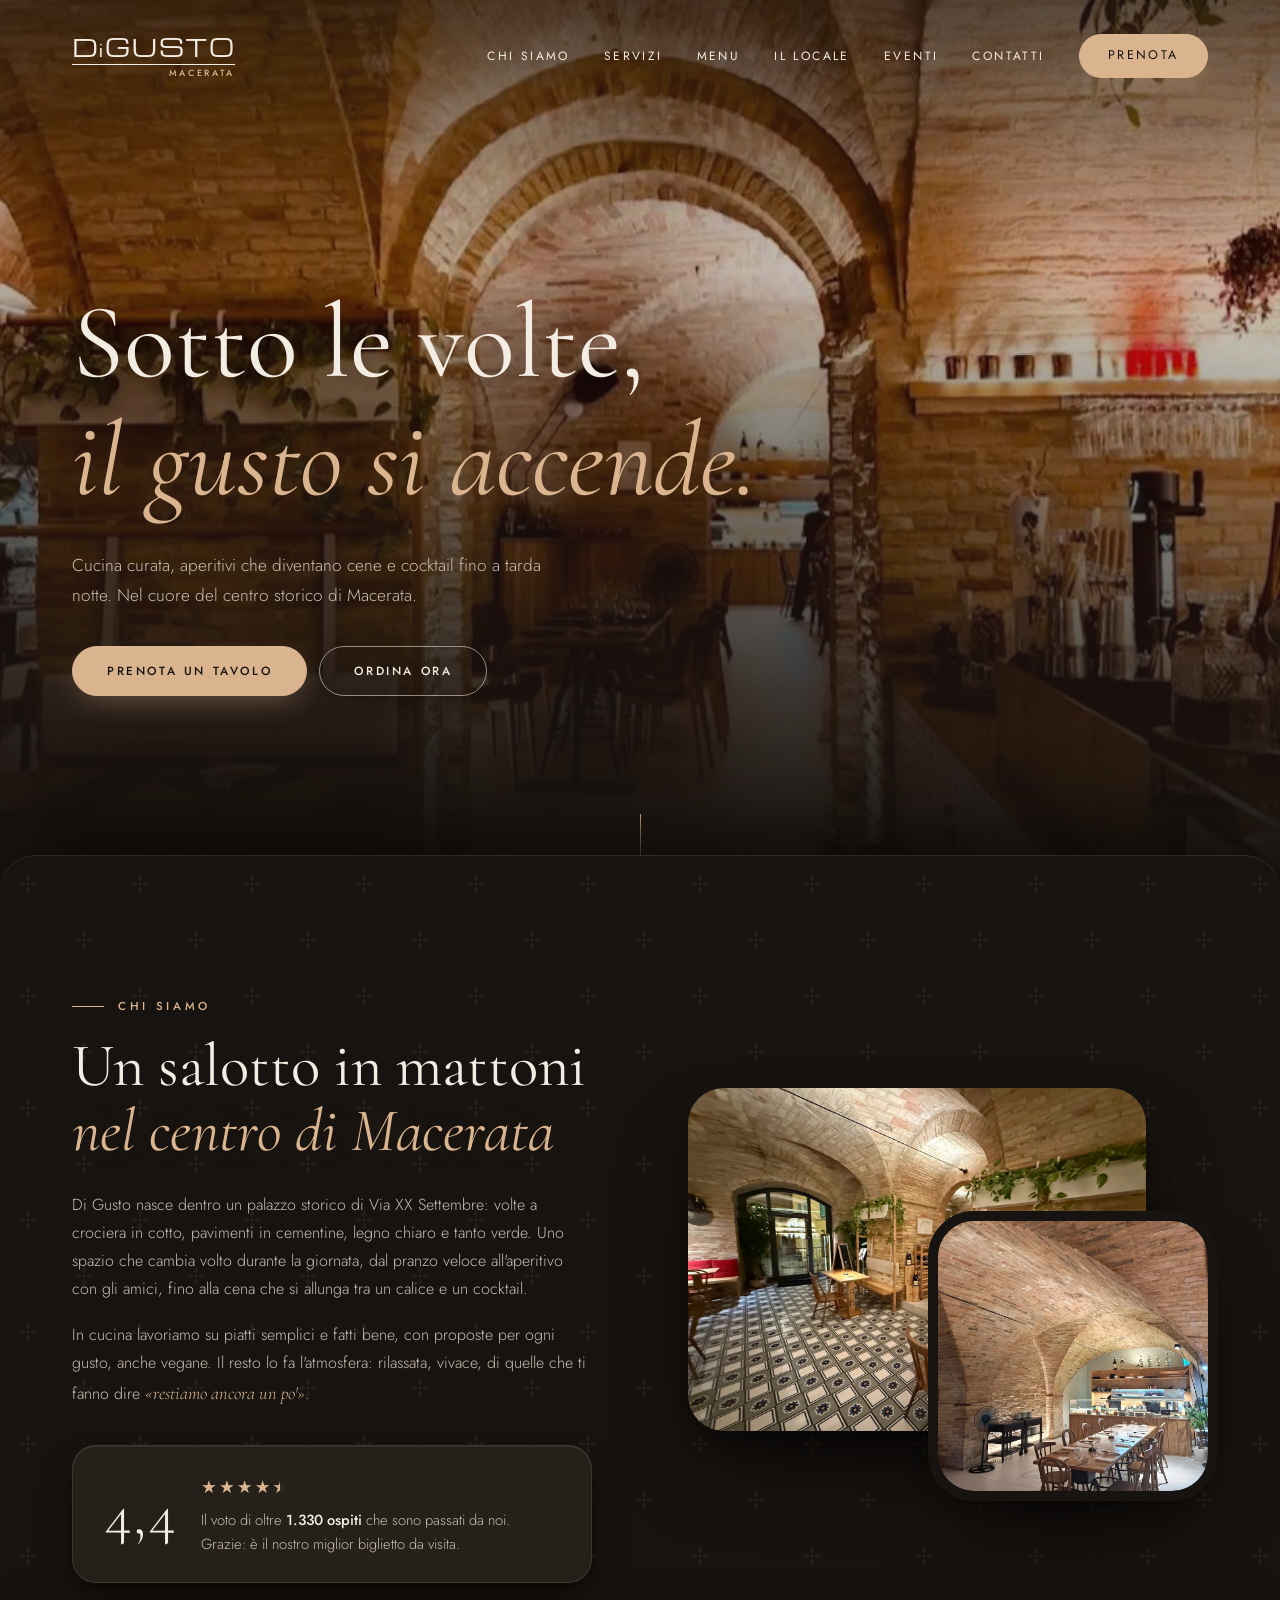
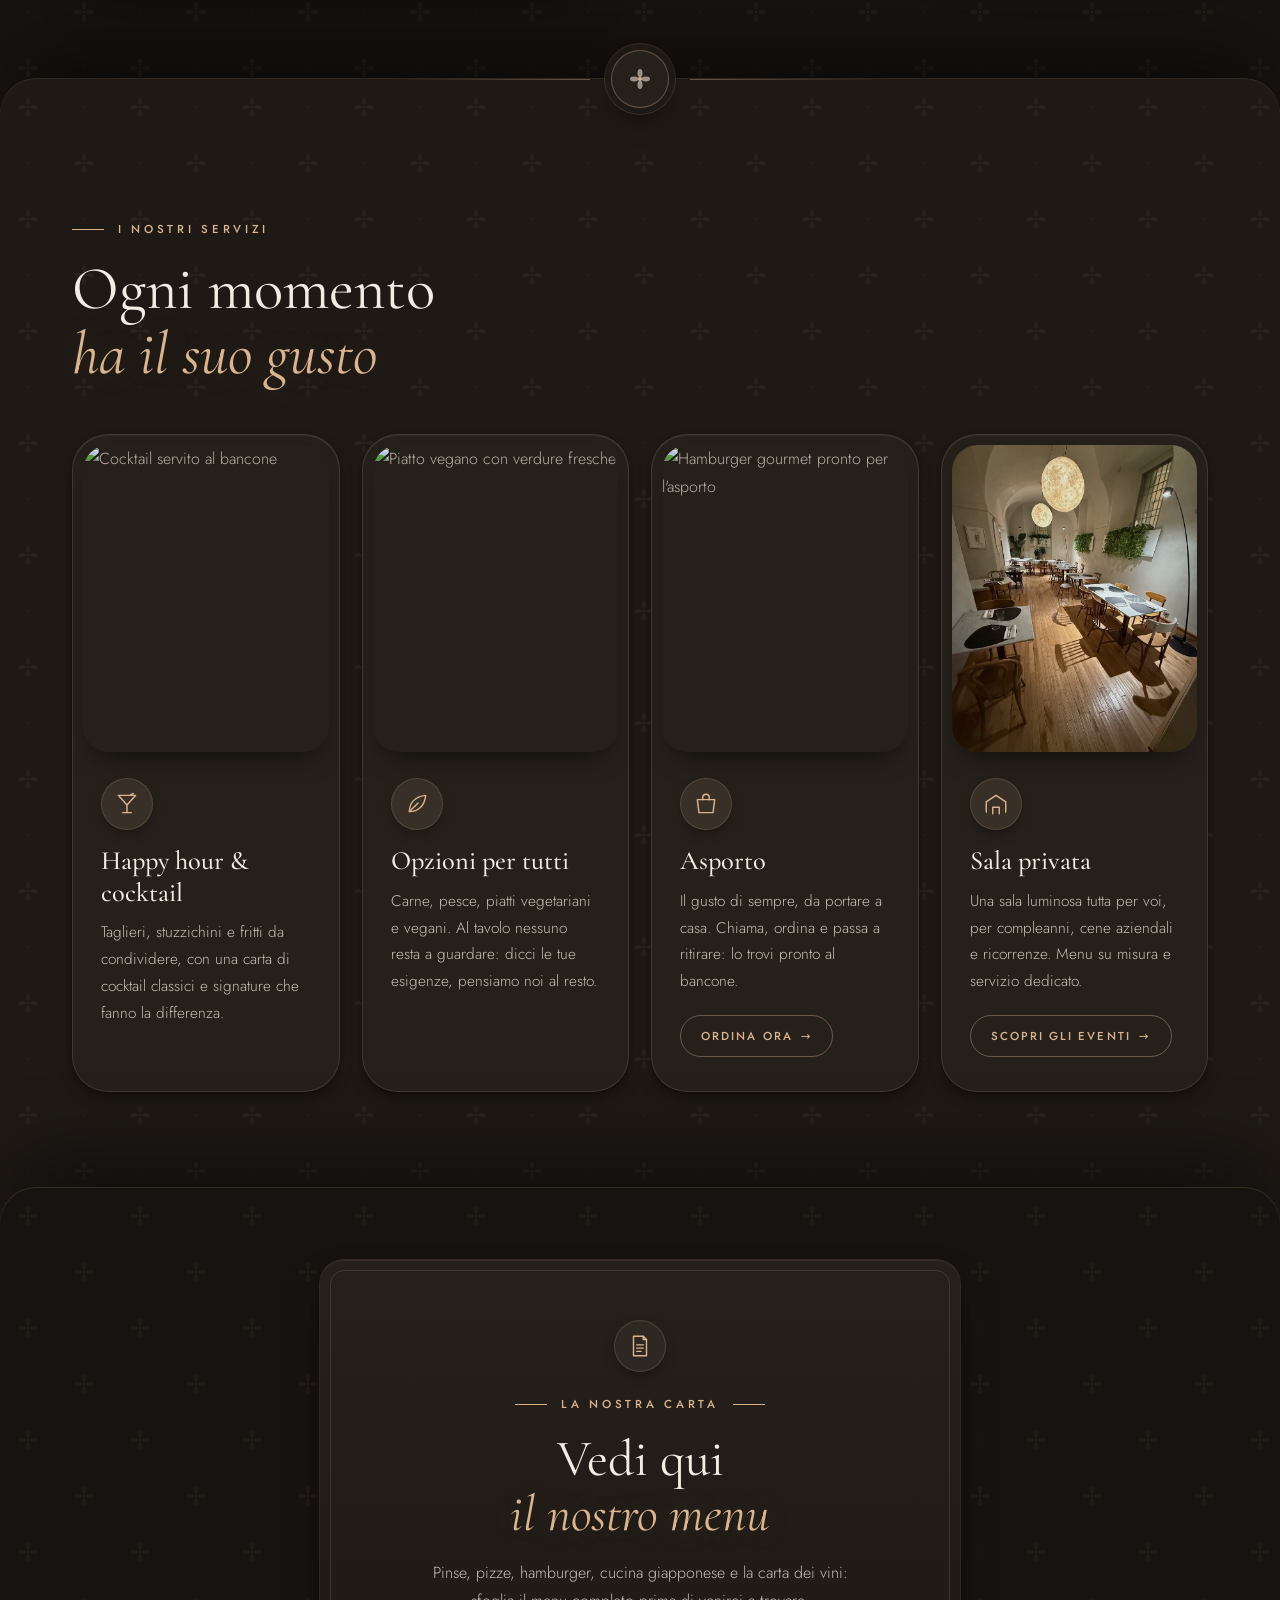
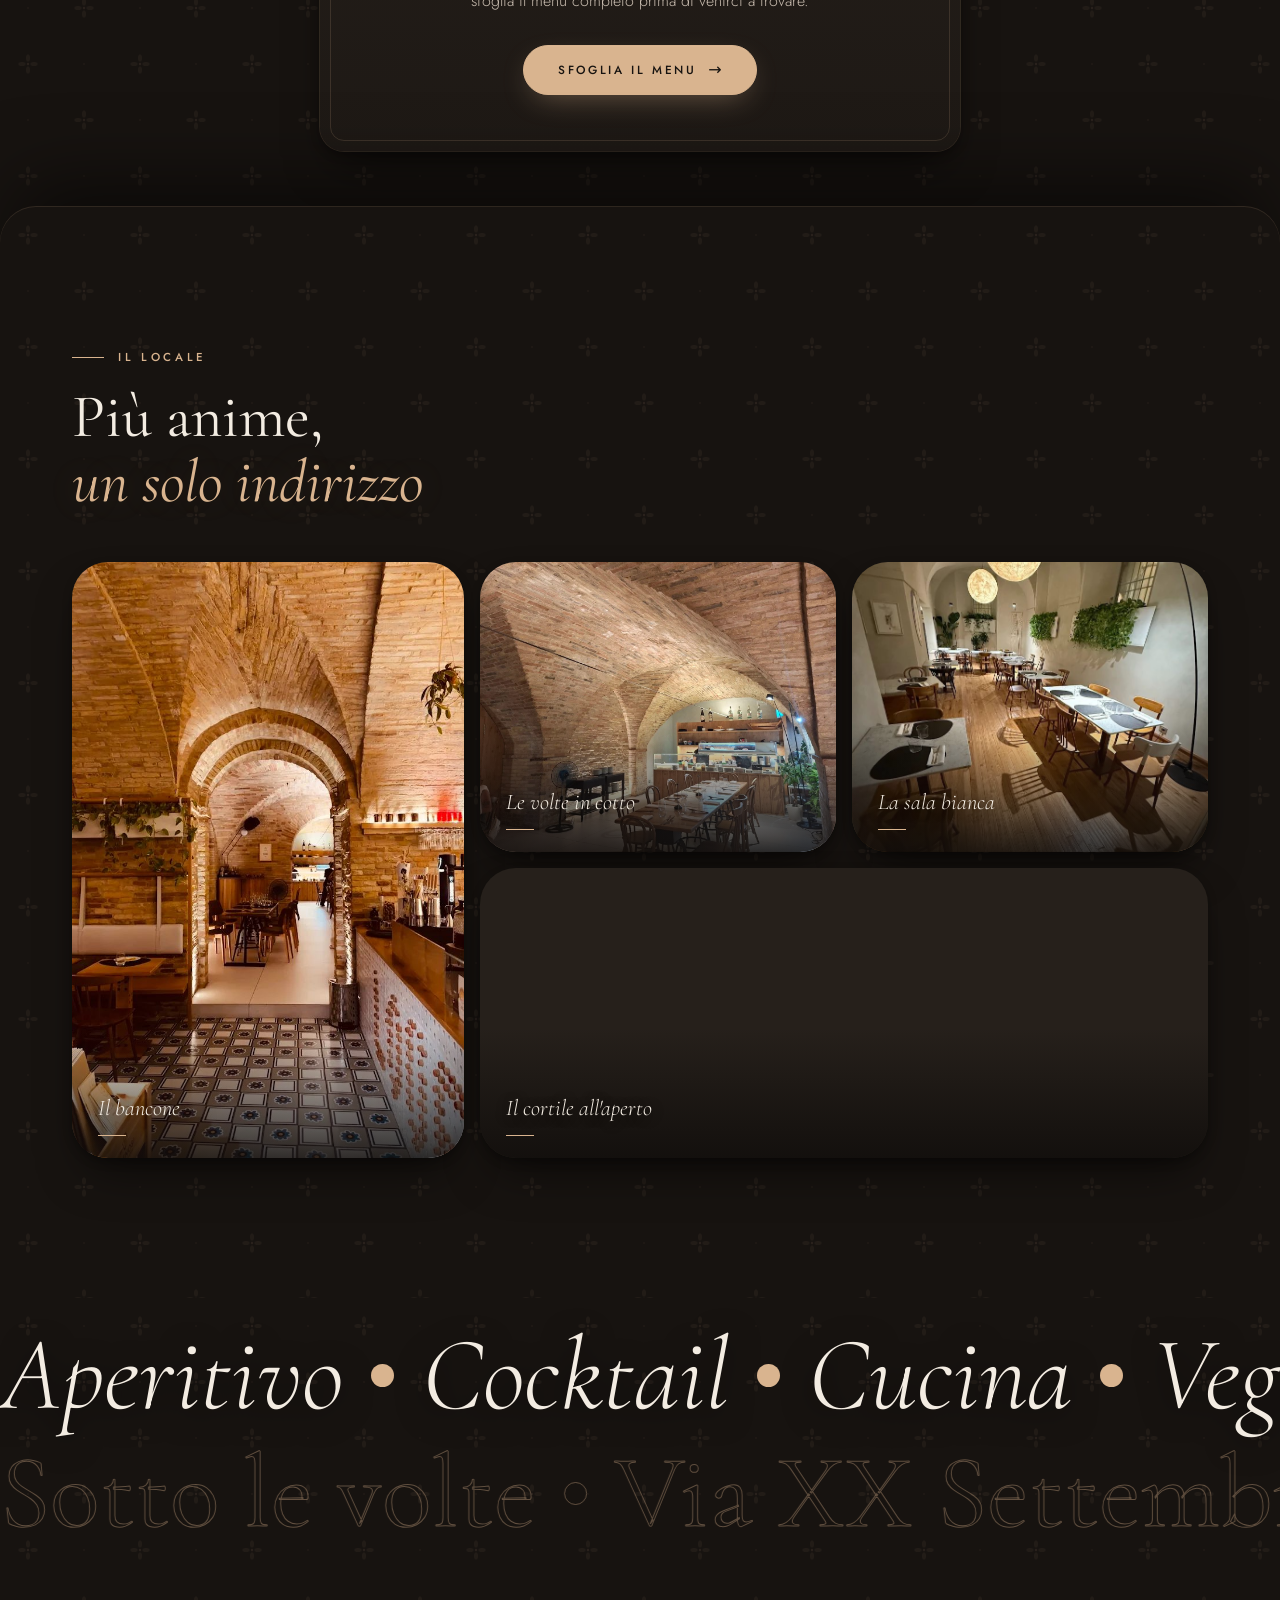
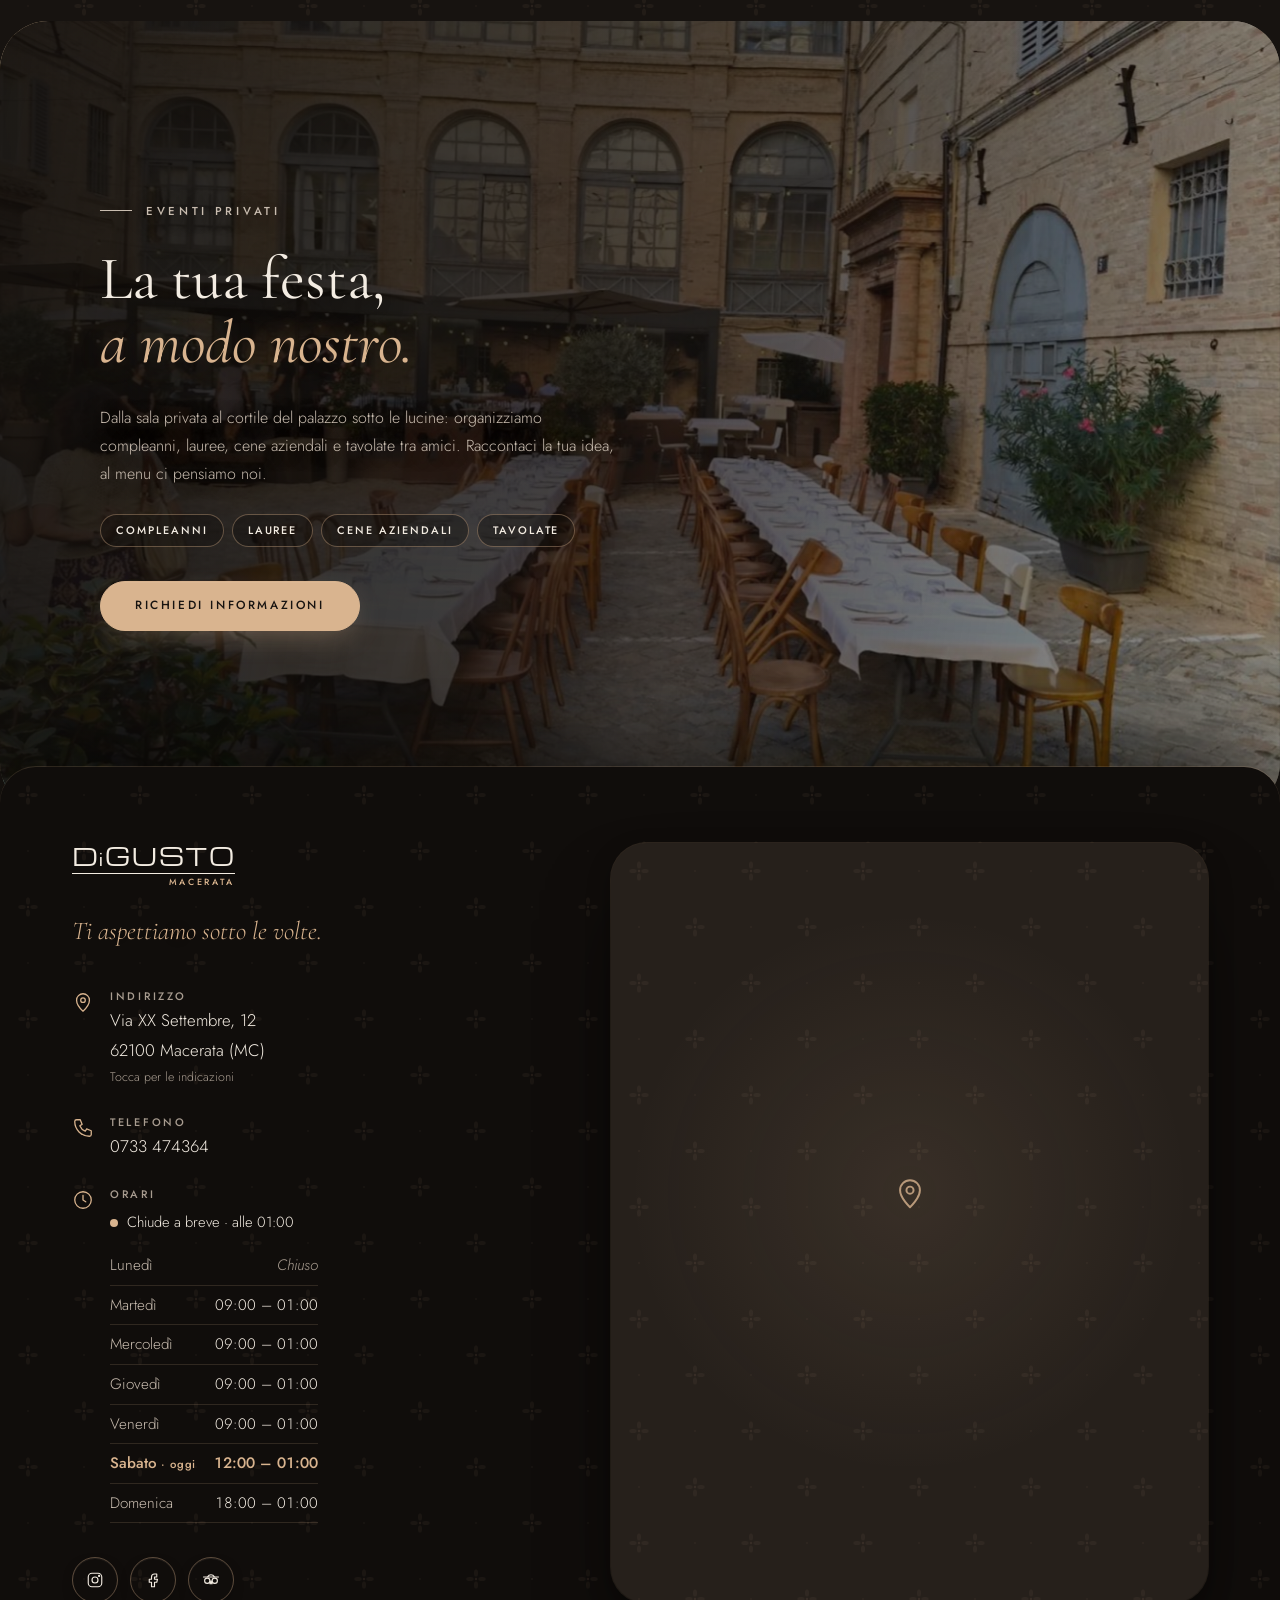
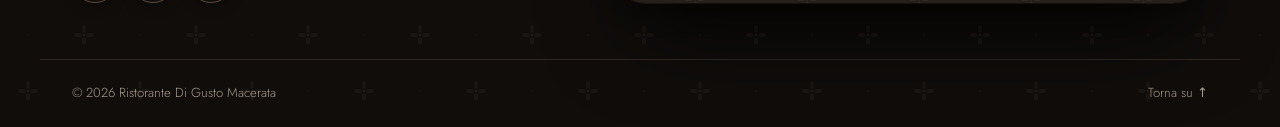
==== commit d20037c8: "Modifiche" ====
--- a/index.html
+++ b/index.html
@@ -54,6 +54,7 @@
     "priceRange": "20-30 €",
     "servesCuisine": ["Italiana", "Vegana", "Cocktail bar"],
     "acceptsReservations": true,
+    "hasMenu": "https://digusto-lac.vercel.app/menu.html",
     "address": {
       "@type": "PostalAddress",
       "streetAddress": "Via XX Settembre, 12",
@@ -93,6 +94,7 @@
       <nav class="nav" id="nav" aria-label="Navigazione principale">
         <a href="#chi-siamo">Chi siamo</a>
         <a href="#servizi">Servizi</a>
+        <a href="menu.html">Menu</a>
         <a href="#galleria">Il locale</a>
         <a href="#eventi">Eventi</a>
         <a href="#contatti">Contatti</a>
@@ -128,12 +130,6 @@
           <a href="tel:+390733474364" class="btn btn--solid">Prenota un tavolo</a>
           <a href="#asporto" class="btn btn--ghost">Ordina ora</a>
         </div>
-
-        <ul class="hero__meta intro" style="--i:6">
-          <li class="status" data-status hidden><span class="status__dot"></span><span class="status__text"></span></li>
-          <li>20–30 € a persona</li>
-          <li><a href="tel:+390733474364">0733 474364</a></li>
-        </ul>
       </div>
 
       <a href="#chi-siamo" class="hero__scroll intro" style="--i:7" aria-label="Scorri alla sezione successiva">
@@ -167,7 +163,7 @@
                 <span class="rating__fill" style="width:88%" aria-hidden="true">★★★★★</span>
                 <span class="rating__empty" aria-hidden="true">★★★★★</span>
               </div>
-              <figcaption>Il voto di oltre <strong>1.330 ospiti</strong> che sono passati da noi.<br>Grazie: è il nostro
+              <figcaption>Il voto di oltre <a class="rating__link" href="https://www.google.com/maps/place/Ristorante+Di+Gusto+Macerata/@43.299054,13.4475356,17z/data=!4m8!3m7!1s0x132d8b554890a255:0x97264b199ea6edc0!8m2!3d43.2990501!4d13.4501105!9m1!1b1!16s%2Fg%2F11bwyvn1l1" target="_blank" rel="noopener" aria-label="1.330 ospiti: leggi tutte le recensioni su Google (si apre in una nuova scheda)"><strong>1.330 ospiti</strong></a> che sono passati da noi.<br>Grazie: è il nostro
                 miglior biglietto da visita.</figcaption>
             </div>
           </figure>
@@ -264,6 +260,25 @@
               <a href="#eventi" class="card__link">Scopri gli eventi <span class="arrow">→</span></a>
             </div>
           </article>
+        </div>
+      </div>
+    </section>
+
+    <!-- ============ MENU ============ -->
+    <section class="menu-cta section panel" id="menu">
+      <div class="container">
+        <div class="menu-cta__card reveal-group">
+          <svg class="menu-cta__icon" viewBox="0 0 24 24" aria-hidden="true">
+            <path d="M6 3h9l3 3v15H6z" />
+            <path d="M15 3v3h3M9 11h6M9 14h6M9 17h4" />
+          </svg>
+          <p class="eyebrow">La nostra carta</p>
+          <h2 class="title">Vedi qui<br><em>il nostro menu</em></h2>
+          <p class="menu-cta__lead">Pinse, pizze, hamburger, cucina giapponese e la carta dei vini: sfoglia il menu completo prima di venirci a trovare.
+          </p>
+          <a href="menu.html" class="btn btn--solid">
+            Sfoglia il menu <span class="arrow">→</span>
+          </a>
         </div>
       </div>
     </section>
--- a/styles.css
+++ b/styles.css
@@ -407,32 +407,6 @@
   gap: 12px;
 }
 
-/* quick facts under the buttons: open now, price, phone */
-.hero__meta {
-  list-style: none;
-  margin: 26px 0 0;
-  padding: 0;
-  display: flex;
-  flex-wrap: wrap;
-  gap: 8px;
-  font-size: .82rem;
-  color: var(--text-muted);
-}
-.hero__meta li {
-  display: inline-flex;
-  align-items: center;
-  gap: 9px;
-  min-height: 34px;
-  padding: 0 15px;
-  border: 1px solid rgba(243, 236, 226, .16);
-  border-radius: 999px;
-  background: rgba(23, 19, 16, .5);
-  -webkit-backdrop-filter: blur(8px);
-  backdrop-filter: blur(8px);
-}
-.hero__meta a { color: var(--text); text-decoration: none; }
-.hero__meta a:hover { color: var(--accent); }
-
 /* intro fade for the other hero pieces */
 .intro {
   opacity: 0;
@@ -591,6 +565,21 @@
 }
 .rating figcaption { font-size: .92rem; line-height: 1.6; }
 .rating strong { font-weight: 500; color: var(--text); }
+
+/* "1.330 ospiti" opens the Google reviews: looks like the plain text, lights up on hover */
+.rating__link {
+  color: inherit;
+  text-decoration: none;
+}
+
+.rating__link strong {
+  transition: color var(--fast) var(--ease-out);
+}
+
+.rating__link:hover strong,
+.rating__link:focus-visible strong {
+  color: var(--accent);
+}
 
 .about__media {
   position: relative;
@@ -1434,8 +1423,6 @@
     white-space: nowrap;
   }
   .card__body p + .card__link { margin-top: 12px; }
-
-  .hero__meta { font-size: .78rem; }
 }
 
 /* ---------- Mobile menu closing: the opening played in reverse ---------- */
@@ -1448,7 +1435,7 @@
   }
   /* links leave first, last one first... */
   .nav a {
-    transition-delay: calc((5 - var(--i, 0)) * 45ms);
+    transition-delay: calc((6 - var(--i, 0)) * 45ms);
   }
   /* ...then the curtain rises */
   .nav {
@@ -1574,3 +1561,86 @@
 @media (prefers-reduced-motion: reduce) {
   .marquee__row, .marquee__row--outline { animation: none; }
 }
+
+/* ---------- Menu: small band with the PDF link ---------- */
+.menu-cta {
+  z-index: 2;
+  /* sits after .services in the DOM, so it rises above it */
+  background: var(--bg) var(--pattern) 0 0 / 112px 112px;
+  padding: 72px 0 100px;
+}
+
+.menu-cta__card {
+  position: relative;
+  max-width: 640px;
+  margin: 0 auto;
+  padding: 48px 28px 44px;
+  text-align: center;
+  border-radius: var(--radius);
+  background: linear-gradient(180deg, var(--surface), var(--bg-2));
+  box-shadow: 0 0 0 1px var(--line), var(--elev-2), var(--glint);
+}
+
+/* thin inner frame, like a printed menu card */
+.menu-cta__card::before {
+  content: "";
+  position: absolute;
+  inset: 10px;
+  border: 1px solid var(--line);
+  border-radius: calc(var(--radius) - 10px);
+  pointer-events: none;
+}
+
+.menu-cta__icon {
+  width: 52px;
+  height: 52px;
+  padding: 13px;
+  margin: 0 auto 22px;
+  display: block;
+  border-radius: 50%;
+  fill: none;
+  stroke: var(--accent);
+  stroke-width: 1.3;
+  stroke-linecap: round;
+  stroke-linejoin: round;
+  background: var(--surface-2);
+  box-shadow: inset 0 0 0 1px rgba(217, 180, 143, .18), 0 6px 14px -6px rgba(0, 0, 0, .6);
+}
+
+.menu-cta .eyebrow {
+  justify-content: center;
+}
+
+.menu-cta .eyebrow::after {
+  content: "";
+  width: 32px;
+  height: 1px;
+  background: currentColor;
+}
+
+.menu-cta .title {
+  font-size: clamp(2.1rem, 7vw, 3.2rem);
+  margin-bottom: 18px;
+}
+
+.menu-cta__lead {
+  max-width: 420px;
+  margin: 0 auto 30px;
+}
+
+.menu-cta .arrow {
+  margin-left: 12px;
+  font-size: 1rem;
+  letter-spacing: 0;
+  transition: transform .45s var(--ease-out);
+}
+
+.menu-cta .btn:hover .arrow {
+  transform: translateX(5px);
+}
+
+@media (min-width: 640px) {
+  .menu-cta__card {
+    padding: 60px 56px 56px;
+  }
+}
